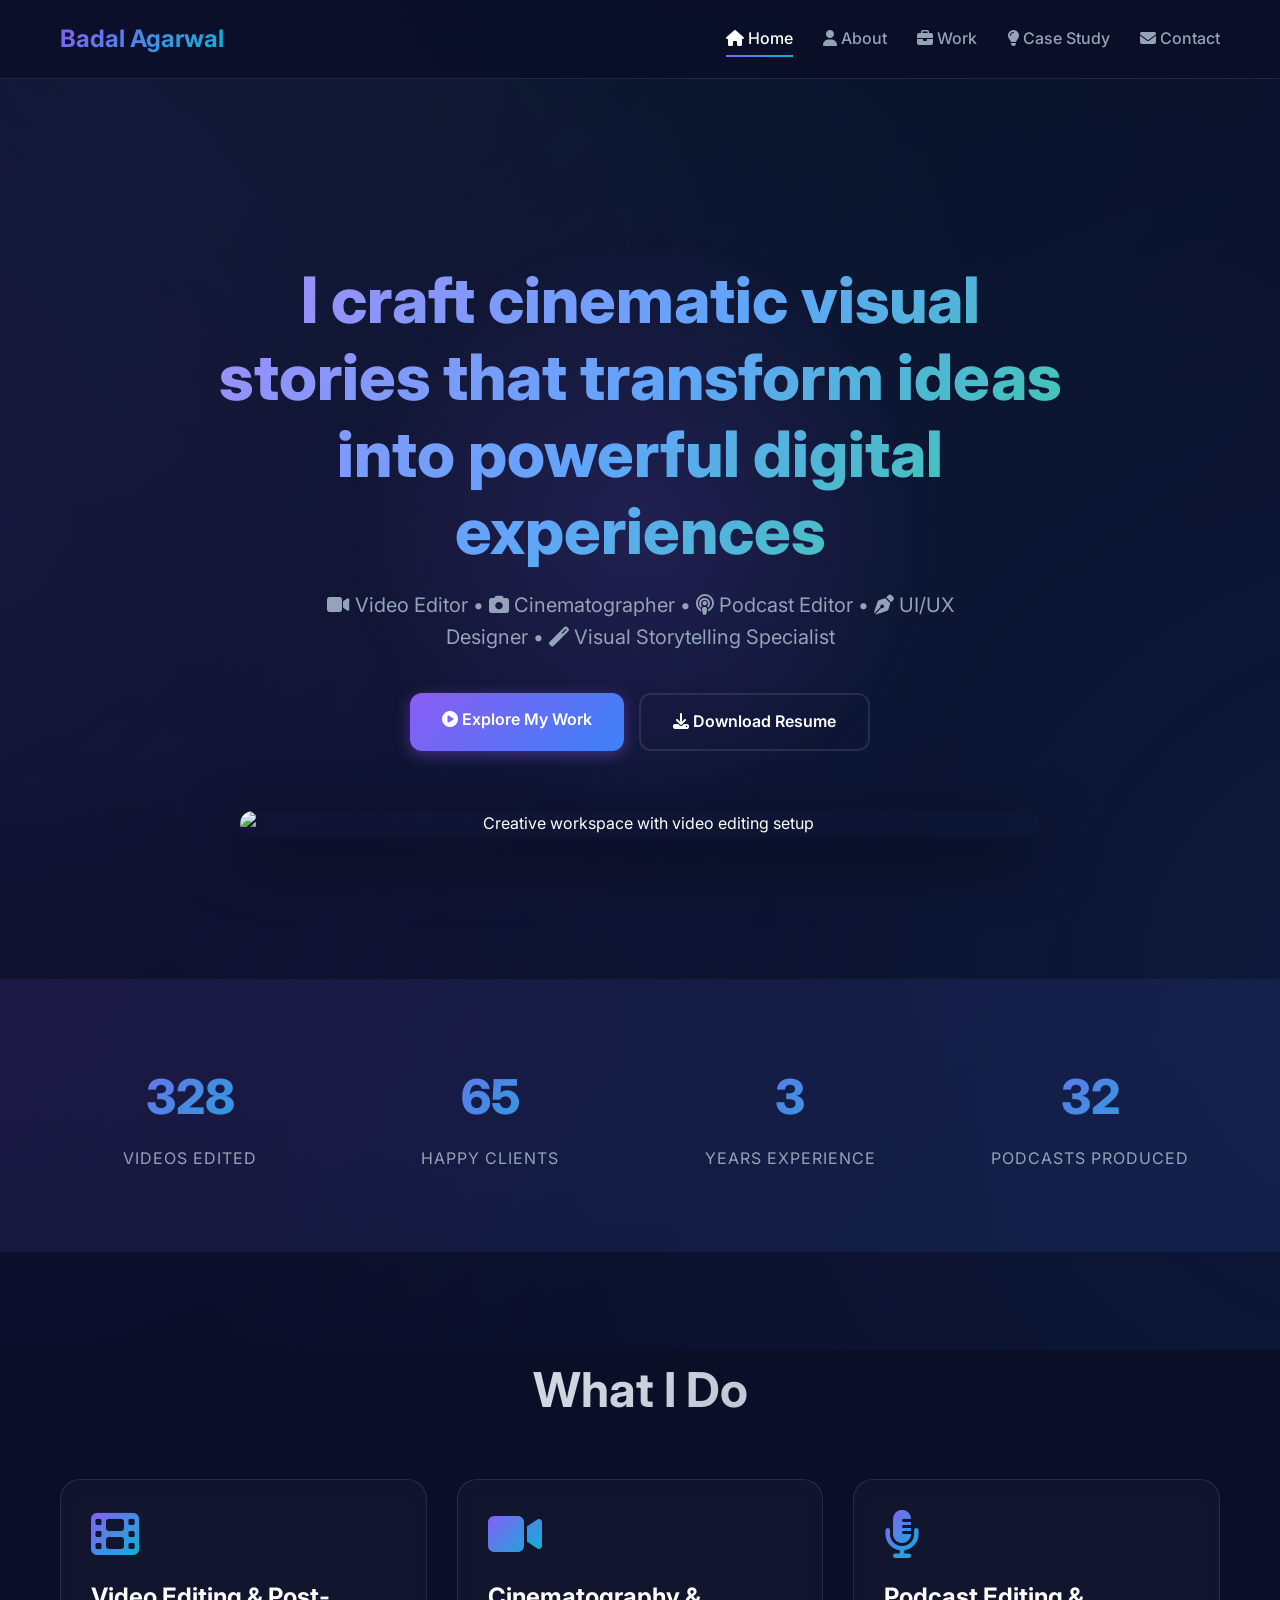
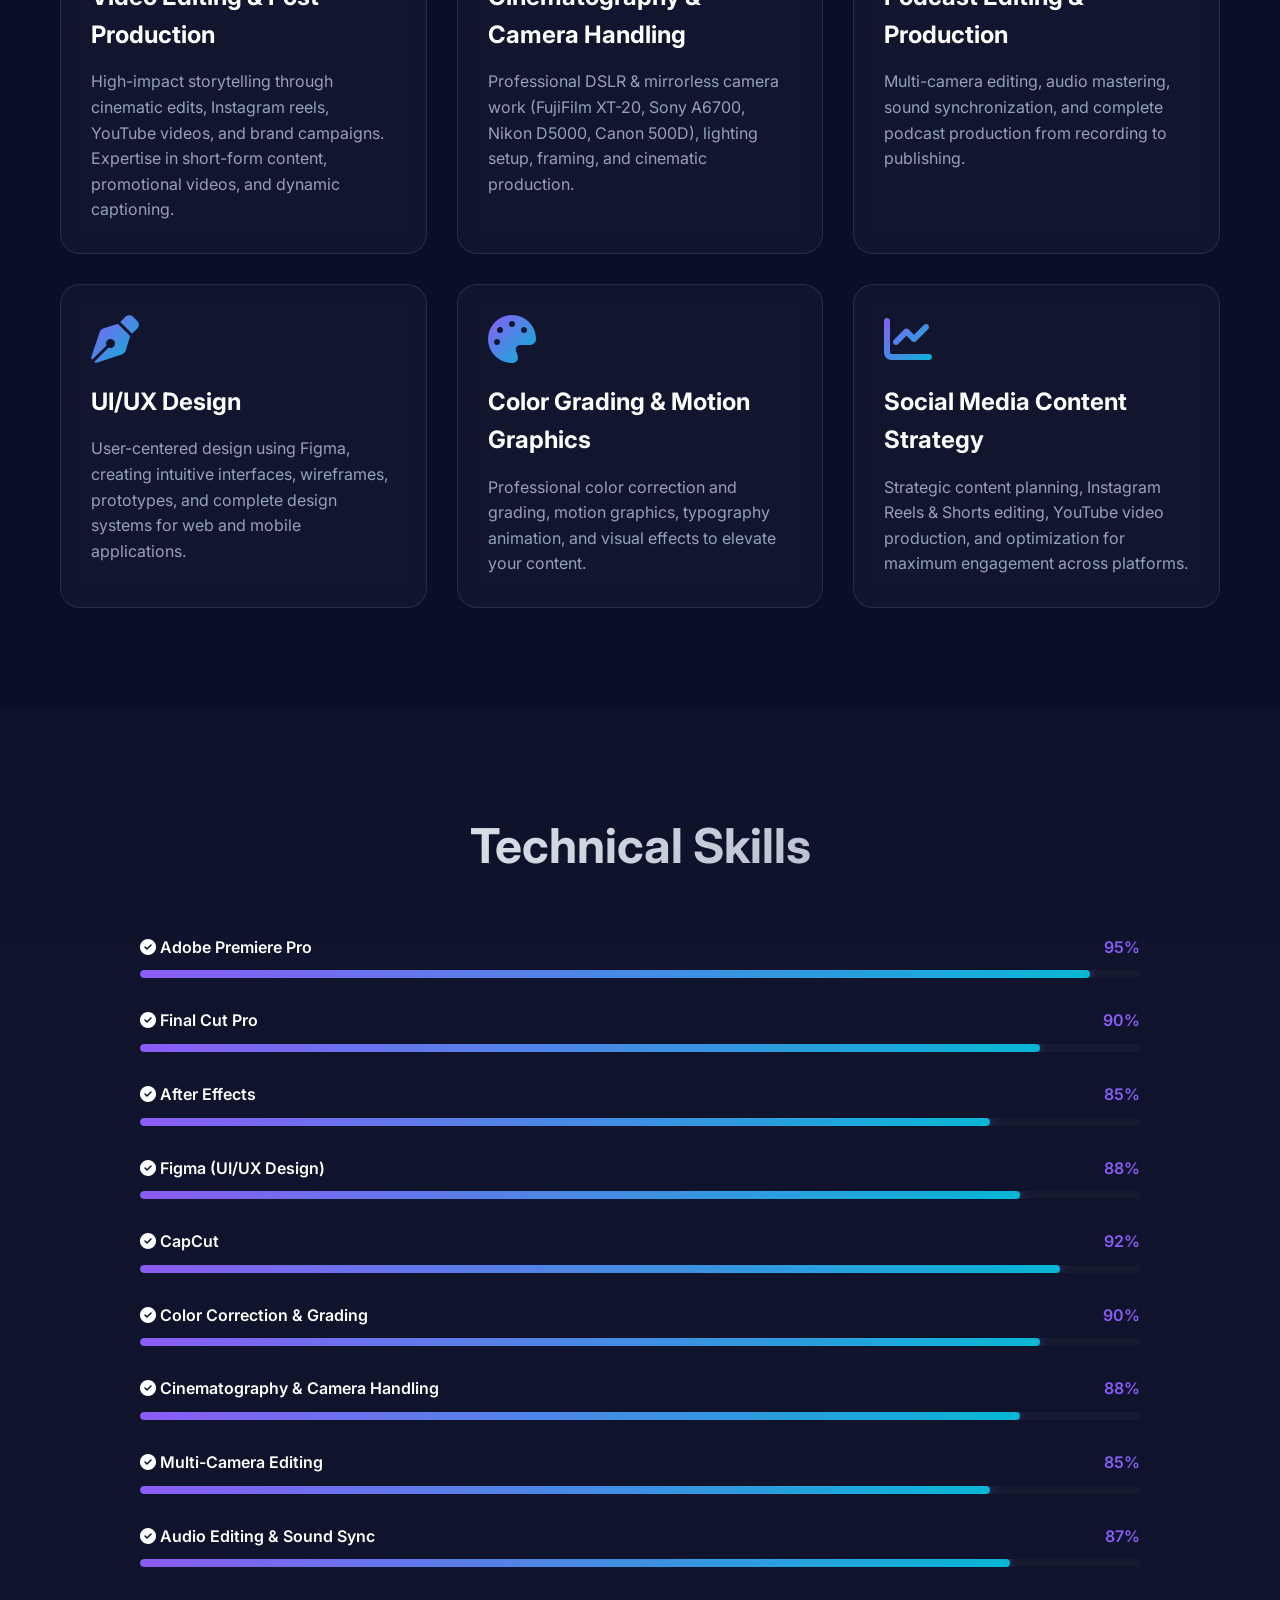
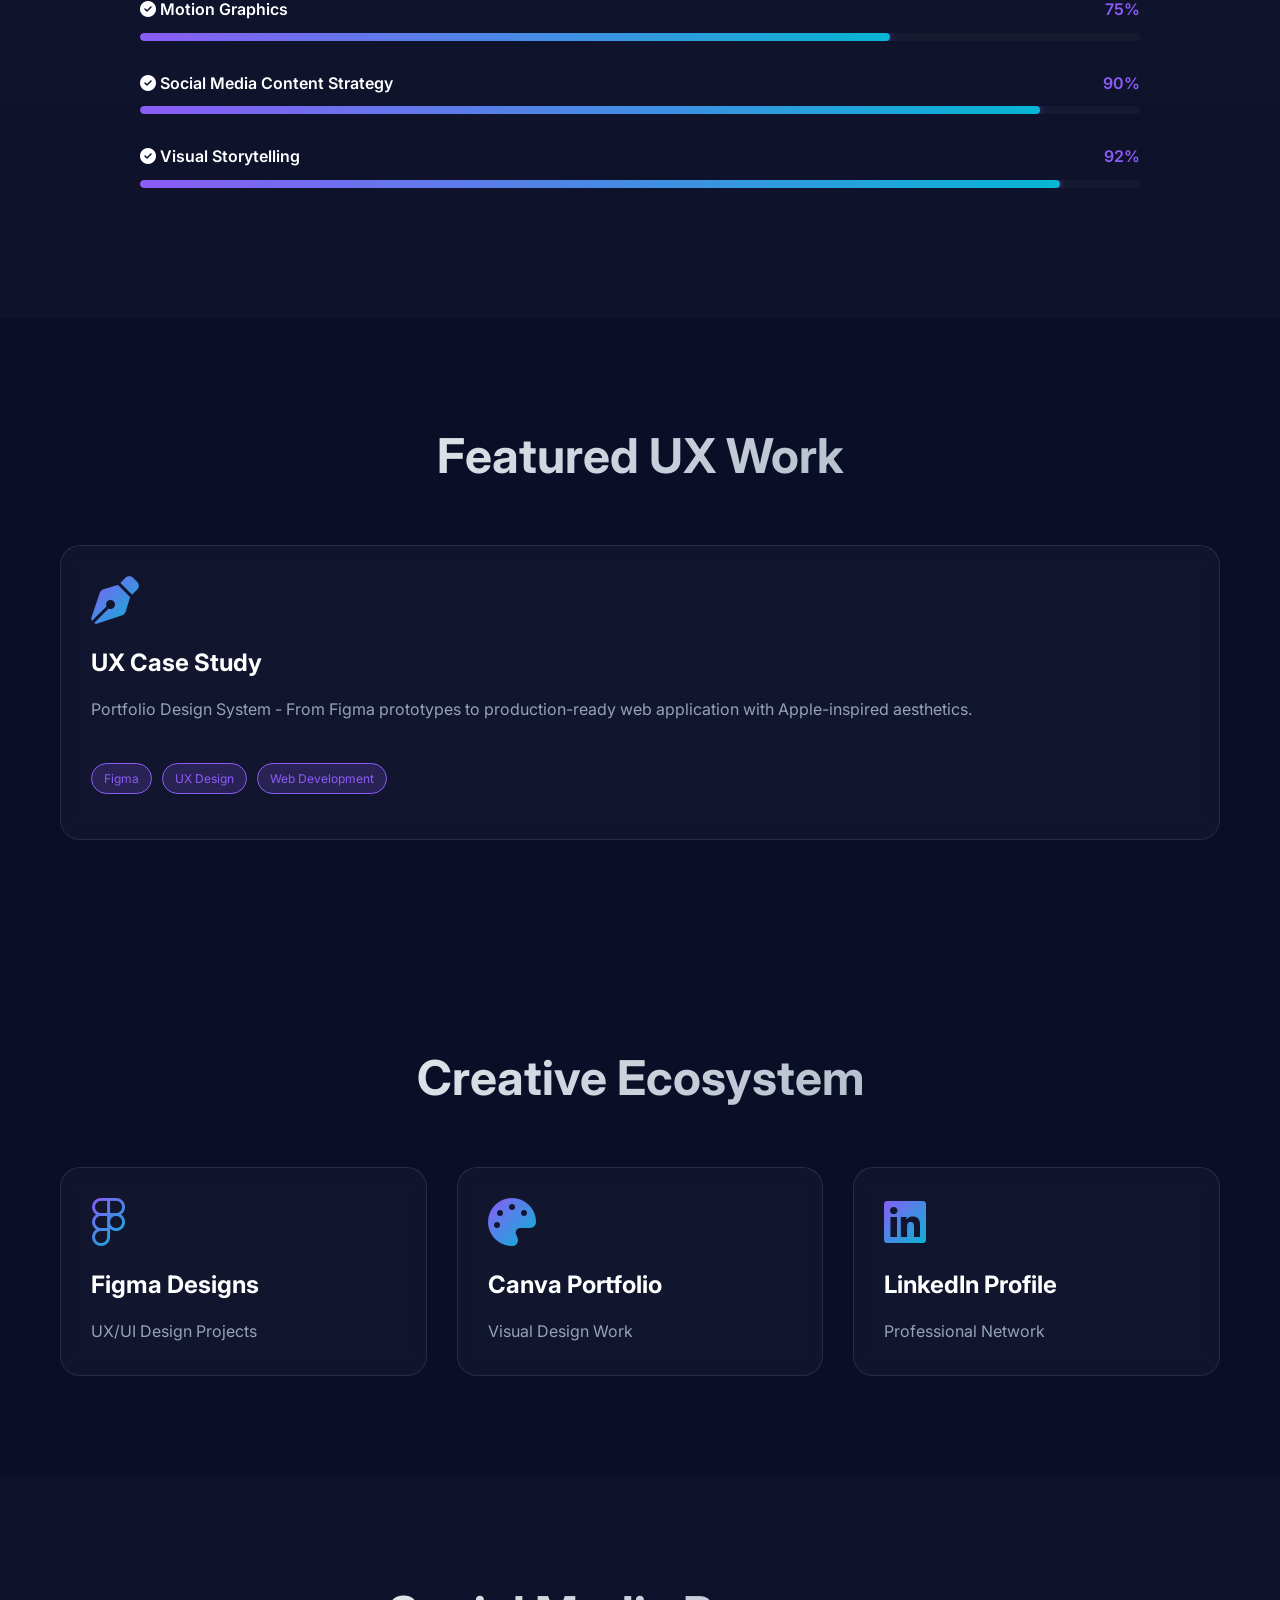
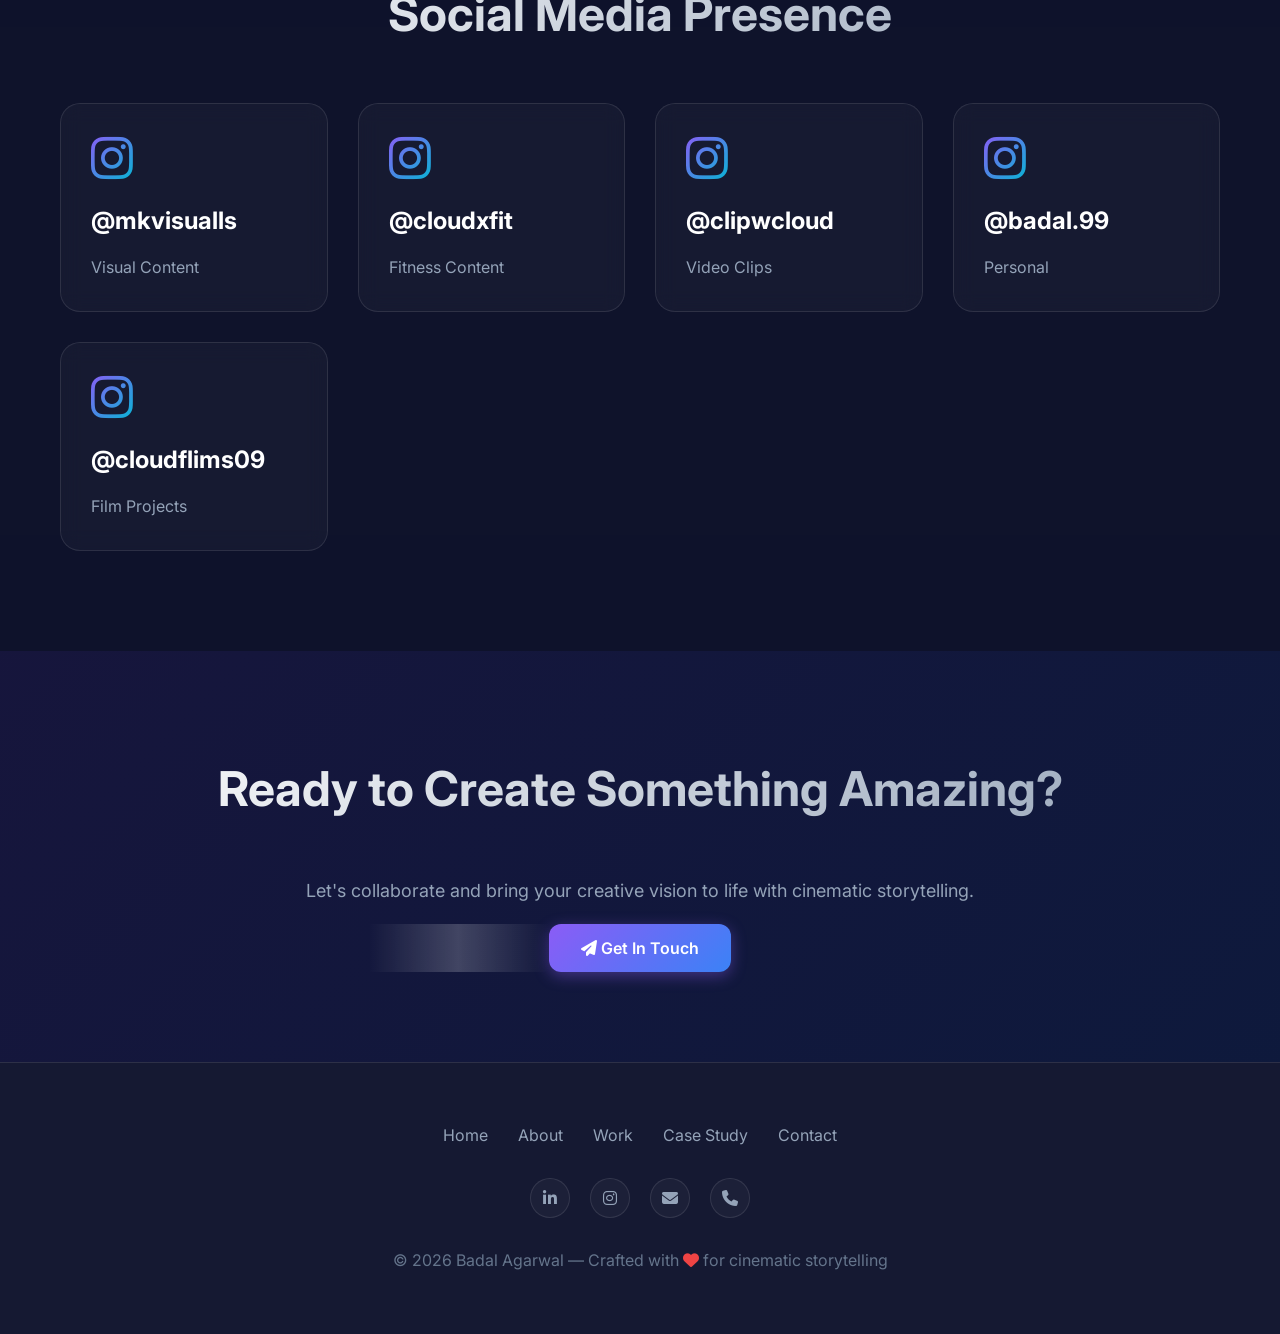
==== index.html @ fad99045 "Updated Code" ====
<!DOCTYPE html>
<html lang="en">
<head>
  <meta charset="UTF-8">
  <meta name="viewport" content="width=device-width, initial-scale=1.0">
  <meta name="description" content="Badal Agarwal - Creative Video Editor, Cinematographer & Visual Storyteller. Crafting cinematic experiences that transform ideas into powerful digital stories.">
  <meta name="keywords" content="video editor, cinematographer, podcast editor, visual storytelling, creative portfolio">
  <meta name="author" content="Badal Agarwal">

  <title>Badal Agarwal | Creative Portfolio - Video Editor & Cinematographer</title>

  <!-- Favicon -->
  <link rel="icon" type="image/png" href="assets/favicon.png">

  <!-- Font Awesome -->
  <link rel="stylesheet" href="https://cdnjs.cloudflare.com/ajax/libs/font-awesome/6.4.0/css/all.min.css">

  <!-- Google Fonts -->
  <link rel="preconnect" href="https://fonts.googleapis.com">
  <link rel="preconnect" href="https://fonts.gstatic.com" crossorigin>
  <link href="https://fonts.googleapis.com/css2?family=Inter:wght@300;400;500;600;700;800;900&display=swap" rel="stylesheet">

  <!-- Stylesheet -->
  <link rel="stylesheet" href="css/style.css">
</head>

<body>

<!-- LOADING SCREEN -->
<div class="loading-screen">
  <div class="loader"></div>
</div>

<!-- SCROLL PROGRESS BAR -->
<div class="scroll-progress"></div>

<!-- NAVIGATION -->
<header class="nav">
  <div class="logo">Badal Agarwal</div>

  <div class="menu-toggle">
    <span></span>
    <span></span>
    <span></span>
  </div>

  <nav>
    <a href="index.html"><i class="fas fa-home"></i> Home</a>
    <a href="about.html"><i class="fas fa-user"></i> About</a>
    <a href="projects.html"><i class="fas fa-briefcase"></i> Work</a>
    <a href="case-study.html"><i class="fas fa-lightbulb"></i> Case Study</a>
    <a href="contact.html"><i class="fas fa-envelope"></i> Contact</a>
  </nav>
</header>

<!-- HERO SECTION -->
<section class="hero">
  <h1 class="fade-in">
    I craft cinematic visual stories that transform ideas into powerful digital experiences
  </h1>

  <p class="fade-in">
    <i class="fas fa-video"></i> Video Editor •
    <i class="fas fa-camera"></i> Cinematographer •
    <i class="fas fa-podcast"></i> Podcast Editor •
    <i class="fas fa-pen-nib"></i> UI/UX Designer •
    <i class="fas fa-magic"></i> Visual Storytelling Specialist
  </p>

  <div class="hero-buttons fade-in">
    <a href="projects.html" class="btn">
      <i class="fas fa-play-circle"></i> Explore My Work
    </a>
    <a href="assets/BadalResumepdf.pdf" class="btn-outline" download>
      <i class="fas fa-download"></i> Download Resume
    </a>
  </div>

  <!-- HERO IMAGE -->
  <img class="img fade-in"
       src="https://images.unsplash.com/photo-1492619375914-88005aa9e8fb?w=1200&h=600&fit=crop"
       alt="Creative workspace with video editing setup">
</section>

<!-- STATISTICS SECTION -->
<section class="stats-section">
  <div class="stats-grid">
    <div class="stat-item">
      <span class="stat-number">500+</span>
      <span class="stat-label">Videos Edited</span>
    </div>
    <div class="stat-item">
      <span class="stat-number">100+</span>
      <span class="stat-label">Happy Clients</span>
    </div>
    <div class="stat-item">
      <span class="stat-number">5+</span>
      <span class="stat-label">Years Experience</span>
    </div>
    <div class="stat-item">
      <span class="stat-number">50+</span>
      <span class="stat-label">Podcasts Produced</span>
    </div>
  </div>
</section>

<!-- WHAT I DO SECTION -->
<section class="section">
  <h2 class="fade-in">What I Do</h2>

  <div class="grid">
    <div class="card fade-in">
      <i class="fas fa-film"></i>
      <h3>Video Editing & Post-Production</h3>
      <p>High-impact storytelling through cinematic edits, Instagram reels, YouTube videos, and brand campaigns. Expertise in short-form content, promotional videos, and dynamic captioning.</p>
    </div>

    <div class="card fade-in">
      <i class="fas fa-video"></i>
      <h3>Cinematography & Camera Handling</h3>
      <p>Professional DSLR & mirrorless camera work (FujiFilm XT-20, Sony A6700, Nikon D5000, Canon 500D), lighting setup, framing, and cinematic production.</p>
    </div>

    <div class="card fade-in">
      <i class="fas fa-microphone-alt"></i>
      <h3>Podcast Editing & Production</h3>
      <p>Multi-camera editing, audio mastering, sound synchronization, and complete podcast production from recording to publishing.</p>
    </div>

    <div class="card fade-in">
      <i class="fas fa-pen-nib"></i>
      <h3>UI/UX Design</h3>
      <p>User-centered design using Figma, creating intuitive interfaces, wireframes, prototypes, and complete design systems for web and mobile applications.</p>
    </div>

    <div class="card fade-in">
      <i class="fas fa-palette"></i>
      <h3>Color Grading & Motion Graphics</h3>
      <p>Professional color correction and grading, motion graphics, typography animation, and visual effects to elevate your content.</p>
    </div>

    <div class="card fade-in">
      <i class="fas fa-chart-line"></i>
      <h3>Social Media Content Strategy</h3>
      <p>Strategic content planning, Instagram Reels & Shorts editing, YouTube video production, and optimization for maximum engagement across platforms.</p>
    </div>
  </div>
</section>

<!-- SKILLS SECTION -->
<section class="section" style="background: rgba(255,255,255,0.02);">
  <h2 class="fade-in">Technical Skills</h2>

  <div class="skills-grid">
    <div class="skill-item">
      <div class="skill-header">
        <span class="skill-name"><i class="fas fa-check-circle"></i> Adobe Premiere Pro</span>
        <span class="skill-percentage">95%</span>
      </div>
      <div class="skill-bar">
        <div class="skill-progress" data-percentage="95"></div>
      </div>
    </div>

    <div class="skill-item">
      <div class="skill-header">
        <span class="skill-name"><i class="fas fa-check-circle"></i> Final Cut Pro</span>
        <span class="skill-percentage">90%</span>
      </div>
      <div class="skill-bar">
        <div class="skill-progress" data-percentage="90"></div>
      </div>
    </div>

    <div class="skill-item">
      <div class="skill-header">
        <span class="skill-name"><i class="fas fa-check-circle"></i> After Effects</span>
        <span class="skill-percentage">85%</span>
      </div>
      <div class="skill-bar">
        <div class="skill-progress" data-percentage="85"></div>
      </div>
    </div>

    <div class="skill-item">
      <div class="skill-header">
        <span class="skill-name"><i class="fas fa-check-circle"></i> Figma (UI/UX Design)</span>
        <span class="skill-percentage">88%</span>
      </div>
      <div class="skill-bar">
        <div class="skill-progress" data-percentage="88"></div>
      </div>
    </div>

    <div class="skill-item">
      <div class="skill-header">
        <span class="skill-name"><i class="fas fa-check-circle"></i> CapCut</span>
        <span class="skill-percentage">92%</span>
      </div>
      <div class="skill-bar">
        <div class="skill-progress" data-percentage="92"></div>
      </div>
    </div>

    <div class="skill-item">
      <div class="skill-header">
        <span class="skill-name"><i class="fas fa-check-circle"></i> Color Correction & Grading</span>
        <span class="skill-percentage">90%</span>
      </div>
      <div class="skill-bar">
        <div class="skill-progress" data-percentage="90"></div>
      </div>
    </div>

    <div class="skill-item">
      <div class="skill-header">
        <span class="skill-name"><i class="fas fa-check-circle"></i> Cinematography & Camera Handling</span>
        <span class="skill-percentage">88%</span>
      </div>
      <div class="skill-bar">
        <div class="skill-progress" data-percentage="88"></div>
      </div>
    </div>

    <div class="skill-item">
      <div class="skill-header">
        <span class="skill-name"><i class="fas fa-check-circle"></i> Multi-Camera Editing</span>
        <span class="skill-percentage">85%</span>
      </div>
      <div class="skill-bar">
        <div class="skill-progress" data-percentage="85"></div>
      </div>
    </div>

    <div class="skill-item">
      <div class="skill-header">
        <span class="skill-name"><i class="fas fa-check-circle"></i> Audio Editing & Sound Sync</span>
        <span class="skill-percentage">87%</span>
      </div>
      <div class="skill-bar">
        <div class="skill-progress" data-percentage="87"></div>
      </div>
    </div>

    <div class="skill-item">
      <div class="skill-header">
        <span class="skill-name"><i class="fas fa-check-circle"></i> Motion Graphics</span>
        <span class="skill-percentage">75%</span>
      </div>
      <div class="skill-bar">
        <div class="skill-progress" data-percentage="75"></div>
      </div>
    </div>

    <div class="skill-item">
      <div class="skill-header">
        <span class="skill-name"><i class="fas fa-check-circle"></i> Social Media Content Strategy</span>
        <span class="skill-percentage">90%</span>
      </div>
      <div class="skill-bar">
        <div class="skill-progress" data-percentage="90"></div>
      </div>
    </div>

    <div class="skill-item">
      <div class="skill-header">
        <span class="skill-name"><i class="fas fa-check-circle"></i> Visual Storytelling</span>
        <span class="skill-percentage">92%</span>
      </div>
      <div class="skill-bar">
        <div class="skill-progress" data-percentage="92"></div>
      </div>
    </div>
  </div>
</section>

<!-- FEATURED UX WORK -->
<section class="section">
  <h2 class="fade-in">Featured UX Work</h2>

  <div class="grid">
    <a class="card fade-in" href="case-study.html">
      <i class="fas fa-pen-nib"></i>
      <h3>UX Case Study</h3>
      <p>Portfolio Design System - From Figma prototypes to production-ready web application with Apple-inspired aesthetics.</p>
      <div class="project-tags mt-40">
        <span class="tag">Figma</span>
        <span class="tag">UX Design</span>
        <span class="tag">Web Development</span>
      </div>
    </a>
  </div>
</section>

<!-- CREATIVE ECOSYSTEM -->
<section class="section">
  <h2 class="fade-in">Creative Ecosystem</h2>

  <div class="grid grid-4">
    <a class="card fade-in" href="https://www.figma.com/proto/0RToSeiITEzdi0ePKNZXXK/Untitled?node-id=1-902&t=E983NsteVmzTOOJ2-1" target="_blank">
      <i class="fab fa-figma"></i>
      <h3>Figma Designs</h3>
      <p>UX/UI Design Projects</p>
    </a>

    <a class="card fade-in" href="https://badalagrawal.my.canva.site/badal09/#page-0" target="_blank">
      <i class="fas fa-palette"></i>
      <h3>Canva Portfolio</h3>
      <p>Visual Design Work</p>
    </a>

    <a class="card fade-in" href="https://www.linkedin.com/in/badal-agarwal-88731a245/" target="_blank">
      <i class="fab fa-linkedin"></i>
      <h3>LinkedIn Profile</h3>
      <p>Professional Network</p>
    </a>
  </div>
</section>

<!-- SOCIAL PRESENCE -->
<section class="section" style="background: rgba(255,255,255,0.02);">
  <h2 class="fade-in">Social Media Presence</h2>

  <div class="grid grid-4">
    <a class="card fade-in" href="https://www.instagram.com/mkvisualls" target="_blank">
      <i class="fab fa-instagram"></i>
      <h3>@mkvisualls</h3>
      <p>Visual Content</p>
    </a>

    <a class="card fade-in" href="https://www.instagram.com/cloudxfit" target="_blank">
      <i class="fab fa-instagram"></i>
      <h3>@cloudxfit</h3>
      <p>Fitness Content</p>
    </a>

    <a class="card fade-in" href="https://www.instagram.com/clipwcloud" target="_blank">
      <i class="fab fa-instagram"></i>
      <h3>@clipwcloud</h3>
      <p>Video Clips</p>
    </a>

    <a class="card fade-in" href="https://www.instagram.com/badal.99" target="_blank">
      <i class="fab fa-instagram"></i>
      <h3>@badal.99</h3>
      <p>Personal</p>
    </a>

    <a class="card fade-in" href="https://www.instagram.com/cloudflims09" target="_blank">
      <i class="fab fa-instagram"></i>
      <h3>@cloudflims09</h3>
      <p>Film Projects</p>
    </a>
  </div>
</section>

<!-- CALL TO ACTION -->
<section class="section" style="text-align: center; background: linear-gradient(135deg, rgba(139, 92, 246, 0.1), rgba(59, 130, 246, 0.1));">
  <h2 class="fade-in">Ready to Create Something Amazing?</h2>
  <p class="fade-in" style="color: var(--text-secondary); margin-bottom: 30px; font-size: 18px;">
    Let's collaborate and bring your creative vision to life with cinematic storytelling.
  </p>
  <a href="contact.html" class="btn fade-in">
    <i class="fas fa-paper-plane"></i> Get In Touch
  </a>
</section>

<!-- FOOTER -->
<footer>
  <div class="footer-content">
    <div class="footer-links">
      <a href="index.html">Home</a>
      <a href="about.html">About</a>
      <a href="projects.html">Work</a>
      <a href="case-study.html">Case Study</a>
      <a href="contact.html">Contact</a>
    </div>

    <div class="social-links">
      <a href="https://www.linkedin.com/in/badal-agarwal-88731a245/" target="_blank" class="social-icon">
        <i class="fab fa-linkedin-in"></i>
      </a>
      <a href="https://www.instagram.com/badal.99" target="_blank" class="social-icon">
        <i class="fab fa-instagram"></i>
      </a>
      <a href="mailto:badalagrawal99@gmail.com" class="social-icon">
        <i class="fas fa-envelope"></i>
      </a>
      <a href="tel:+918529698371" class="social-icon">
        <i class="fas fa-phone"></i>
      </a>
    </div>

    <p style="margin-top: 30px;">
      © 2026 Badal Agarwal — Crafted with <i class="fas fa-heart" style="color: #ef4444;"></i> for cinematic storytelling
    </p>
  </div>
</footer>

<!-- BACK TO TOP BUTTON -->
<div class="back-to-top">
  <i class="fas fa-arrow-up"></i>
</div>

<!-- JavaScript -->
<script src="js/main.js"></script>

</body>
</html>
---- css/style.css ----
/* ===================================
   BADAL CREATIVE PORTFOLIO - ENHANCED
   Advanced, Attractive, Interview-Ready
   =================================== */

/* CSS VARIABLES FOR EASY THEMING */
:root {
  --bg-primary: #0a0e27;
  --bg-secondary: #151932;
  --bg-card: rgba(255,255,255,0.03);
  --accent-purple: #8b5cf6;
  --accent-blue: #3b82f6;
  --accent-cyan: #06b6d4;
  --accent-green: #10b981;
  --text-primary: #ffffff;
  --text-secondary: #94a3b8;
  --text-muted: #64748b;
  --border-color: rgba(255,255,255,0.1);
  --shadow-glow: 0 0 40px rgba(139, 92, 246, 0.3);
  --transition: all 0.3s cubic-bezier(0.4, 0, 0.2, 1);
}

* {
  margin: 0;
  padding: 0;
  box-sizing: border-box;
}

body {
  margin: 0;
  font-family: 'Inter', -apple-system, BlinkMacSystemFont, 'Segoe UI', sans-serif;
  background: var(--bg-primary);
  color: var(--text-primary);
  overflow-x: hidden;
  scroll-behavior: smooth;
  line-height: 1.6;
  position: relative;
}

/* LOADING SCREEN */
.loading-screen {
  position: fixed;
  top: 0;
  left: 0;
  width: 100%;
  height: 100%;
  background: var(--bg-primary);
  display: flex;
  justify-content: center;
  align-items: center;
  z-index: 10000;
  transition: opacity 0.5s ease, visibility 0.5s ease;
}

.loading-screen.hidden {
  opacity: 0;
  visibility: hidden;
}

.loader {
  width: 50px;
  height: 50px;
  border: 3px solid var(--border-color);
  border-top-color: var(--accent-purple);
  border-radius: 50%;
  animation: spin 1s linear infinite;
}

@keyframes spin {
  to { transform: rotate(360deg); }
}

/* SCROLL PROGRESS BAR */
.scroll-progress {
  position: fixed;
  top: 0;
  left: 0;
  height: 3px;
  background: linear-gradient(90deg, var(--accent-purple), var(--accent-cyan), var(--accent-green));
  z-index: 1000;
  transition: width 0.1s ease;
}

/* ANIMATED GRADIENT BACKGROUND */
body::before {
  content: '';
  position: fixed;
  top: -50%;
  left: -50%;
  width: 200%;
  height: 200%;
  background: radial-gradient(circle at 20% 50%, rgba(139, 92, 246, 0.1) 0%, transparent 50%),
              radial-gradient(circle at 80% 80%, rgba(59, 130, 246, 0.1) 0%, transparent 50%),
              radial-gradient(circle at 40% 20%, rgba(16, 185, 129, 0.05) 0%, transparent 50%);
  animation: gradientMove 20s ease infinite;
  z-index: -1;
}

@keyframes gradientMove {
  0%, 100% { transform: translate(0, 0) rotate(0deg); }
  50% { transform: translate(-10%, -10%) rotate(180deg); }
}

/* =====================================
   NAVIGATION
   ===================================== */
.nav {
  display: flex;
  justify-content: space-between;
  align-items: center;
  padding: 20px 60px;
  position: sticky;
  top: 0;
  background: rgba(10, 14, 39, 0.8);
  backdrop-filter: blur(20px);
  -webkit-backdrop-filter: blur(20px);
  border-bottom: 1px solid var(--border-color);
  z-index: 100;
  transition: var(--transition);
}

.nav.scrolled {
  padding: 15px 60px;
  background: rgba(10, 14, 39, 0.95);
  box-shadow: 0 4px 30px rgba(0, 0, 0, 0.3);
}

.logo {
  font-size: 24px;
  font-weight: 700;
  background: linear-gradient(135deg, var(--accent-purple), var(--accent-cyan));
  -webkit-background-clip: text;
  -webkit-text-fill-color: transparent;
  background-clip: text;
  cursor: pointer;
  transition: var(--transition);
}

.logo:hover {
  transform: scale(1.05);
}

nav {
  display: flex;
  gap: 30px;
  align-items: center;
}

nav a {
  color: var(--text-secondary);
  text-decoration: none;
  font-weight: 500;
  position: relative;
  padding: 5px 0;
  transition: var(--transition);
}

nav a::after {
  content: '';
  position: absolute;
  bottom: 0;
  left: 0;
  width: 0;
  height: 2px;
  background: linear-gradient(90deg, var(--accent-purple), var(--accent-cyan));
  transition: width 0.3s ease;
}

nav a:hover {
  color: var(--text-primary);
}

nav a:hover::after {
  width: 100%;
}

nav a.active {
  color: var(--text-primary);
}

nav a.active::after {
  width: 100%;
}

/* MOBILE MENU TOGGLE */
.menu-toggle {
  display: none;
  flex-direction: column;
  gap: 5px;
  cursor: pointer;
  z-index: 101;
}

.menu-toggle span {
  width: 25px;
  height: 3px;
  background: var(--text-primary);
  transition: var(--transition);
  border-radius: 3px;
}

.menu-toggle.active span:nth-child(1) {
  transform: rotate(45deg) translate(8px, 8px);
}

.menu-toggle.active span:nth-child(2) {
  opacity: 0;
}

.menu-toggle.active span:nth-child(3) {
  transform: rotate(-45deg) translate(7px, -7px);
}

/* =====================================
   HERO SECTION
   ===================================== */
.hero {
  min-height: 100vh;
  display: flex;
  flex-direction: column;
  justify-content: center;
  align-items: center;
  text-align: center;
  padding: 100px 40px 60px;
  position: relative;
  overflow: hidden;
}

.hero::before {
  content: '';
  position: absolute;
  top: 50%;
  left: 50%;
  transform: translate(-50%, -50%);
  width: 600px;
  height: 600px;
  background: radial-gradient(circle, rgba(139, 92, 246, 0.15) 0%, transparent 70%);
  animation: pulse 4s ease-in-out infinite;
}

@keyframes pulse {
  0%, 100% { transform: translate(-50%, -50%) scale(1); opacity: 0.5; }
  50% { transform: translate(-50%, -50%) scale(1.2); opacity: 0.8; }
}

.hero h1 {
  font-size: clamp(32px, 5vw, 64px);
  font-weight: 800;
  line-height: 1.2;
  max-width: 900px;
  margin-bottom: 20px;
  background: linear-gradient(135deg, #a78bfa 0%, #60a5fa 50%, #34d399 100%);
  -webkit-background-clip: text;
  -webkit-text-fill-color: transparent;
  background-clip: text;
  animation: fadeUp 1s ease backwards;
  position: relative;
  z-index: 1;
}

.hero p {
  font-size: clamp(16px, 2vw, 20px);
  color: var(--text-secondary);
  margin-bottom: 40px;
  max-width: 700px;
  animation: fadeUp 1.2s ease backwards;
  position: relative;
  z-index: 1;
}

.hero-buttons {
  display: flex;
  gap: 15px;
  flex-wrap: wrap;
  justify-content: center;
  animation: fadeUp 1.4s ease backwards;
  position: relative;
  z-index: 1;
}

@keyframes fadeUp {
  from {
    opacity: 0;
    transform: translateY(30px);
  }
  to {
    opacity: 1;
    transform: translateY(0);
  }
}

/* BUTTONS */
.btn {
  padding: 14px 32px;
  background: linear-gradient(135deg, var(--accent-purple), var(--accent-blue));
  color: var(--text-primary);
  text-decoration: none;
  border-radius: 12px;
  font-weight: 600;
  font-size: 16px;
  transition: var(--transition);
  border: none;
  cursor: pointer;
  position: relative;
  overflow: hidden;
  box-shadow: 0 4px 15px rgba(139, 92, 246, 0.4);
}

.btn::before {
  content: '';
  position: absolute;
  top: 0;
  left: -100%;
  width: 100%;
  height: 100%;
  background: linear-gradient(90deg, transparent, rgba(255,255,255,0.2), transparent);
  transition: left 0.5s ease;
}

.btn:hover::before {
  left: 100%;
}

.btn:hover {
  transform: translateY(-2px);
  box-shadow: 0 8px 25px rgba(139, 92, 246, 0.6);
}

.btn-outline {
  padding: 14px 32px;
  background: transparent;
  color: var(--text-primary);
  text-decoration: none;
  border-radius: 12px;
  font-weight: 600;
  font-size: 16px;
  border: 2px solid var(--border-color);
  transition: var(--transition);
  cursor: pointer;
}

.btn-outline:hover {
  border-color: var(--accent-purple);
  background: rgba(139, 92, 246, 0.1);
  transform: translateY(-2px);
}

/* HERO IMAGE */
.hero .img {
  max-width: 800px;
  width: 100%;
  margin-top: 60px;
  border-radius: 20px;
  box-shadow: 0 20px 60px rgba(0, 0, 0, 0.5);
  transition: transform 0.5s ease;
  animation: fadeUp 1.6s ease backwards;
  position: relative;
  z-index: 1;
}

.hero .img:hover {
  transform: scale(1.02) translateY(-10px);
}

/* =====================================
   SECTIONS
   ===================================== */
.section {
  padding: 100px 60px;
  position: relative;
}

.section h2 {
  font-size: clamp(32px, 4vw, 48px);
  margin-bottom: 50px;
  text-align: center;
  background: linear-gradient(135deg, var(--text-primary), var(--text-secondary));
  -webkit-background-clip: text;
  -webkit-text-fill-color: transparent;
  background-clip: text;
}

/* =====================================
   GRID LAYOUTS
   ===================================== */
.grid {
  display: grid;
  grid-template-columns: repeat(auto-fit, minmax(300px, 1fr));
  gap: 30px;
  max-width: 1400px;
  margin: 0 auto;
}

.grid-2 {
  grid-template-columns: repeat(auto-fit, minmax(400px, 1fr));
}

.grid-4 {
  grid-template-columns: repeat(auto-fit, minmax(250px, 1fr));
}

/* =====================================
   CARDS
   ===================================== */
.card {
  background: var(--bg-card);
  border: 1px solid var(--border-color);
  padding: 30px;
  border-radius: 20px;
  transition: var(--transition);
  text-decoration: none;
  color: var(--text-primary);
  position: relative;
  overflow: hidden;
  backdrop-filter: blur(10px);
  -webkit-backdrop-filter: blur(10px);
}

.card::before {
  content: '';
  position: absolute;
  top: 0;
  left: 0;
  width: 100%;
  height: 100%;
  background: linear-gradient(135deg, rgba(139, 92, 246, 0.1), rgba(59, 130, 246, 0.1));
  opacity: 0;
  transition: opacity 0.3s ease;
}

.card:hover::before {
  opacity: 1;
}

.card:hover {
  transform: translateY(-10px);
  border-color: var(--accent-purple);
  box-shadow: 0 15px 40px rgba(139, 92, 246, 0.3);
}

.card i {
  font-size: 48px;
  margin-bottom: 20px;
  background: linear-gradient(135deg, var(--accent-purple), var(--accent-cyan));
  -webkit-background-clip: text;
  -webkit-text-fill-color: transparent;
  background-clip: text;
}

.card h3 {
  font-size: 24px;
  margin-bottom: 15px;
  color: var(--text-primary);
}

.card p {
  color: var(--text-secondary);
  line-height: 1.6;
}

/* =====================================
   STATISTICS SECTION
   ===================================== */
.stats-section {
  background: linear-gradient(135deg, rgba(139, 92, 246, 0.1), rgba(59, 130, 246, 0.1));
  padding: 80px 60px;
}

.stats-grid {
  display: grid;
  grid-template-columns: repeat(auto-fit, minmax(200px, 1fr));
  gap: 40px;
  max-width: 1200px;
  margin: 0 auto;
  text-align: center;
}

.stat-item {
  opacity: 0;
  transform: translateY(20px);
  transition: var(--transition);
}

.stat-item.visible {
  opacity: 1;
  transform: translateY(0);
}

.stat-number {
  font-size: 48px;
  font-weight: 800;
  background: linear-gradient(135deg, var(--accent-purple), var(--accent-cyan));
  -webkit-background-clip: text;
  -webkit-text-fill-color: transparent;
  background-clip: text;
  display: block;
  margin-bottom: 10px;
}

.stat-label {
  font-size: 16px;
  color: var(--text-secondary);
  text-transform: uppercase;
  letter-spacing: 1px;
}

/* =====================================
   SKILLS SECTION
   ===================================== */
.skills-grid {
  max-width: 1000px;
  margin: 0 auto;
}

.skill-item {
  margin-bottom: 30px;
  opacity: 0;
  transform: translateX(-20px);
  transition: var(--transition);
}

.skill-item.visible {
  opacity: 1;
  transform: translateX(0);
}

.skill-header {
  display: flex;
  justify-content: space-between;
  margin-bottom: 10px;
}

.skill-name {
  font-weight: 600;
  color: var(--text-primary);
}

.skill-percentage {
  color: var(--accent-purple);
  font-weight: 600;
}

.skill-bar {
  height: 8px;
  background: var(--bg-card);
  border-radius: 10px;
  overflow: hidden;
  position: relative;
}

.skill-progress {
  height: 100%;
  background: linear-gradient(90deg, var(--accent-purple), var(--accent-cyan));
  border-radius: 10px;
  width: 0;
  transition: width 1.5s cubic-bezier(0.4, 0, 0.2, 1);
  box-shadow: 0 0 10px rgba(139, 92, 246, 0.5);
}

/* =====================================
   PROJECT CARDS WITH IMAGES
   ===================================== */
.project-card {
  background: var(--bg-card);
  border: 1px solid var(--border-color);
  border-radius: 20px;
  overflow: hidden;
  transition: var(--transition);
  text-decoration: none;
  color: var(--text-primary);
  display: flex;
  flex-direction: column;
}

.project-card:hover {
  transform: translateY(-10px);
  box-shadow: 0 20px 40px rgba(139, 92, 246, 0.3);
}

.project-image {
  width: 100%;
  height: 250px;
  object-fit: cover;
  transition: transform 0.5s ease;
}

.project-card:hover .project-image {
  transform: scale(1.1);
}

.project-content {
  padding: 25px;
}

.project-tags {
  display: flex;
  gap: 10px;
  flex-wrap: wrap;
  margin-bottom: 15px;
}

.tag {
  padding: 5px 12px;
  background: rgba(139, 92, 246, 0.2);
  border-radius: 20px;
  font-size: 12px;
  color: var(--accent-purple);
  border: 1px solid var(--accent-purple);
}

/* =====================================
   TIMELINE
   ===================================== */
.timeline {
  max-width: 900px;
  margin: 0 auto;
  position: relative;
  padding: 20px 0;
}

.timeline::before {
  content: '';
  position: absolute;
  left: 50%;
  transform: translateX(-50%);
  width: 2px;
  height: 100%;
  background: linear-gradient(180deg, var(--accent-purple), var(--accent-cyan));
}

.timeline-item {
  margin-bottom: 50px;
  position: relative;
  opacity: 0;
  transition: var(--transition);
}

.timeline-item.visible {
  opacity: 1;
}

.timeline-item:nth-child(odd) {
  padding-right: calc(50% + 30px);
  transform: translateX(-30px);
}

.timeline-item:nth-child(even) {
  padding-left: calc(50% + 30px);
  transform: translateX(30px);
}

.timeline-item.visible {
  transform: translateX(0);
}

.timeline-content {
  background: var(--bg-card);
  padding: 25px;
  border-radius: 15px;
  border: 1px solid var(--border-color);
  position: relative;
}

.timeline-dot {
  position: absolute;
  top: 20px;
  width: 16px;
  height: 16px;
  background: var(--accent-purple);
  border-radius: 50%;
  border: 3px solid var(--bg-primary);
  box-shadow: 0 0 15px var(--accent-purple);
}

.timeline-item:nth-child(odd) .timeline-dot {
  right: calc(-8px - 50%);
}

.timeline-item:nth-child(even) .timeline-dot {
  left: calc(-8px - 50%);
}

.timeline-date {
  color: var(--accent-cyan);
  font-weight: 600;
  margin-bottom: 10px;
}

/* =====================================
   TESTIMONIALS
   ===================================== */
.testimonial-card {
  background: var(--bg-card);
  padding: 40px;
  border-radius: 20px;
  border: 1px solid var(--border-color);
  text-align: center;
  transition: var(--transition);
}

.testimonial-card:hover {
  border-color: var(--accent-purple);
  transform: translateY(-5px);
}

.testimonial-avatar {
  width: 80px;
  height: 80px;
  border-radius: 50%;
  margin: 0 auto 20px;
  border: 3px solid var(--accent-purple);
  object-fit: cover;
}

.testimonial-text {
  font-style: italic;
  color: var(--text-secondary);
  margin-bottom: 20px;
  line-height: 1.8;
}

.testimonial-author {
  font-weight: 600;
  color: var(--text-primary);
}

.testimonial-role {
  font-size: 14px;
  color: var(--text-muted);
}

/* =====================================
   CONTACT SECTION
   ===================================== */
.contact-box {
  padding: 100px 60px;
  max-width: 1200px;
  margin: 0 auto;
}

.contact-grid {
  display: grid;
  grid-template-columns: repeat(auto-fit, minmax(250px, 1fr));
  gap: 20px;
  margin-top: 50px;
}

.contact-form {
  max-width: 600px;
  margin: 50px auto 0;
}

.form-group {
  margin-bottom: 25px;
}

.form-group label {
  display: block;
  margin-bottom: 8px;
  color: var(--text-secondary);
  font-weight: 500;
}

.form-group input,
.form-group textarea {
  width: 100%;
  padding: 15px;
  background: var(--bg-card);
  border: 1px solid var(--border-color);
  border-radius: 10px;
  color: var(--text-primary);
  font-family: inherit;
  font-size: 16px;
  transition: var(--transition);
}

.form-group input:focus,
.form-group textarea:focus {
  outline: none;
  border-color: var(--accent-purple);
  background: rgba(139, 92, 246, 0.05);
}

.form-group textarea {
  resize: vertical;
  min-height: 150px;
}

/* =====================================
   CASE STUDY PAGES
   ===================================== */
.case-hero {
  padding: 150px 40px 80px;
  text-align: center;
  background: linear-gradient(180deg, rgba(139, 92, 246, 0.1), transparent);
}

.case-hero h1 {
  font-size: clamp(36px, 5vw, 64px);
  margin-bottom: 20px;
  background: linear-gradient(135deg, var(--accent-purple), var(--accent-cyan));
  -webkit-background-clip: text;
  -webkit-text-fill-color: transparent;
  background-clip: text;
}

.case-section {
  padding: 80px 10%;
  max-width: 1400px;
  margin: 0 auto;
}

.case-section h2 {
  font-size: 36px;
  margin-bottom: 25px;
  text-align: left;
}

.case-section p {
  font-size: 18px;
  line-height: 1.8;
  color: var(--text-secondary);
}

.case-dark {
  background: var(--bg-card);
  border-top: 1px solid var(--border-color);
  border-bottom: 1px solid var(--border-color);
}

/* =====================================
   IMAGES
   ===================================== */
.img {
  width: 100%;
  max-width: 100%;
  border-radius: 16px;
  transition: transform 0.4s ease;
  display: block;
}

.img:hover {
  transform: scale(1.02);
}

/* =====================================
   FOOTER
   ===================================== */
footer {
  text-align: center;
  padding: 60px 40px;
  background: var(--bg-secondary);
  border-top: 1px solid var(--border-color);
  color: var(--text-muted);
}

.footer-content {
  max-width: 1200px;
  margin: 0 auto;
}

.footer-links {
  display: flex;
  justify-content: center;
  gap: 30px;
  margin-bottom: 30px;
  flex-wrap: wrap;
}

.footer-links a {
  color: var(--text-secondary);
  text-decoration: none;
  transition: var(--transition);
}

.footer-links a:hover {
  color: var(--accent-purple);
}

.social-links {
  display: flex;
  justify-content: center;
  gap: 20px;
  margin-bottom: 30px;
}

.social-icon {
  width: 40px;
  height: 40px;
  display: flex;
  align-items: center;
  justify-content: center;
  background: var(--bg-card);
  border: 1px solid var(--border-color);
  border-radius: 50%;
  color: var(--text-secondary);
  text-decoration: none;
  transition: var(--transition);
}

.social-icon:hover {
  background: var(--accent-purple);
  color: var(--text-primary);
  border-color: var(--accent-purple);
  transform: translateY(-3px);
}

/* BACK TO TOP BUTTON */
.back-to-top {
  position: fixed;
  bottom: 30px;
  right: 30px;
  width: 50px;
  height: 50px;
  background: linear-gradient(135deg, var(--accent-purple), var(--accent-blue));
  border-radius: 50%;
  display: flex;
  align-items: center;
  justify-content: center;
  color: var(--text-primary);
  font-size: 24px;
  cursor: pointer;
  opacity: 0;
  visibility: hidden;
  transition: var(--transition);
  z-index: 99;
  box-shadow: 0 4px 15px rgba(139, 92, 246, 0.4);
}

.back-to-top.visible {
  opacity: 1;
  visibility: visible;
}

.back-to-top:hover {
  transform: translateY(-5px);
  box-shadow: 0 8px 25px rgba(139, 92, 246, 0.6);
}

/* =====================================
   ANIMATIONS
   ===================================== */
.fade-in {
  opacity: 0;
  transform: translateY(30px);
  transition: opacity 0.8s ease, transform 0.8s ease;
}

.fade-in.visible {
  opacity: 1;
  transform: translateY(0);
}

.fade-in-left {
  opacity: 0;
  transform: translateX(-30px);
  transition: opacity 0.8s ease, transform 0.8s ease;
}

.fade-in-left.visible {
  opacity: 1;
  transform: translateX(0);
}

.fade-in-right {
  opacity: 0;
  transform: translateX(30px);
  transition: opacity 0.8s ease, transform 0.8s ease;
}

.fade-in-right.visible {
  opacity: 1;
  transform: translateX(0);
}

/* =====================================
   RESPONSIVE DESIGN
   ===================================== */
@media (max-width: 968px) {
  .nav {
    padding: 15px 30px;
  }

  nav {
    position: fixed;
    top: 0;
    right: -100%;
    width: 70%;
    height: 100vh;
    background: rgba(10, 14, 39, 0.98);
    backdrop-filter: blur(20px);
    flex-direction: column;
    justify-content: center;
    gap: 40px;
    transition: right 0.3s ease;
    border-left: 1px solid var(--border-color);
  }

  nav.active {
    right: 0;
  }

  .menu-toggle {
    display: flex;
  }

  .section {
    padding: 60px 30px;
  }

  .grid {
    grid-template-columns: 1fr;
  }

  .timeline::before {
    left: 20px;
  }

  .timeline-item:nth-child(odd),
  .timeline-item:nth-child(even) {
    padding-left: 50px;
    padding-right: 0;
  }

  .timeline-item:nth-child(odd) .timeline-dot,
  .timeline-item:nth-child(even) .timeline-dot {
    left: 13px;
  }

  .hero {
    padding: 80px 20px 40px;
  }

  .contact-box {
    padding: 60px 30px;
  }
}

@media (max-width: 640px) {
  .nav {
    padding: 15px 20px;
  }

  .hero h1 {
    font-size: 32px;
  }

  .section h2 {
    font-size: 28px;
  }

  .stats-grid {
    grid-template-columns: repeat(2, 1fr);
  }

  .hero-buttons {
    flex-direction: column;
    width: 100%;
  }

  .btn, .btn-outline {
    width: 100%;
    text-align: center;
  }
}

/* =====================================
   UTILITY CLASSES
   ===================================== */
.text-center {
  text-align: center;
}

.text-gradient {
  background: linear-gradient(135deg, var(--accent-purple), var(--accent-cyan));
  -webkit-background-clip: text;
  -webkit-text-fill-color: transparent;
  background-clip: text;
}

.mb-20 {
  margin-bottom: 20px;
}

.mb-40 {
  margin-bottom: 40px;
}

.mt-40 {
  margin-top: 40px;
}

/* =====================================
   HOVER EFFECTS
   ===================================== */
.hover-zoom {
  overflow: hidden;
}

.hover-zoom img {
  transition: transform 0.5s ease;
}

.hover-zoom:hover img {
  transform: scale(1.1);
}

/* GLASS MORPHISM EFFECT */
.glass {
  background: rgba(255, 255, 255, 0.05);
  backdrop-filter: blur(10px);
  -webkit-backdrop-filter: blur(10px);
  border: 1px solid rgba(255, 255, 255, 0.1);
}
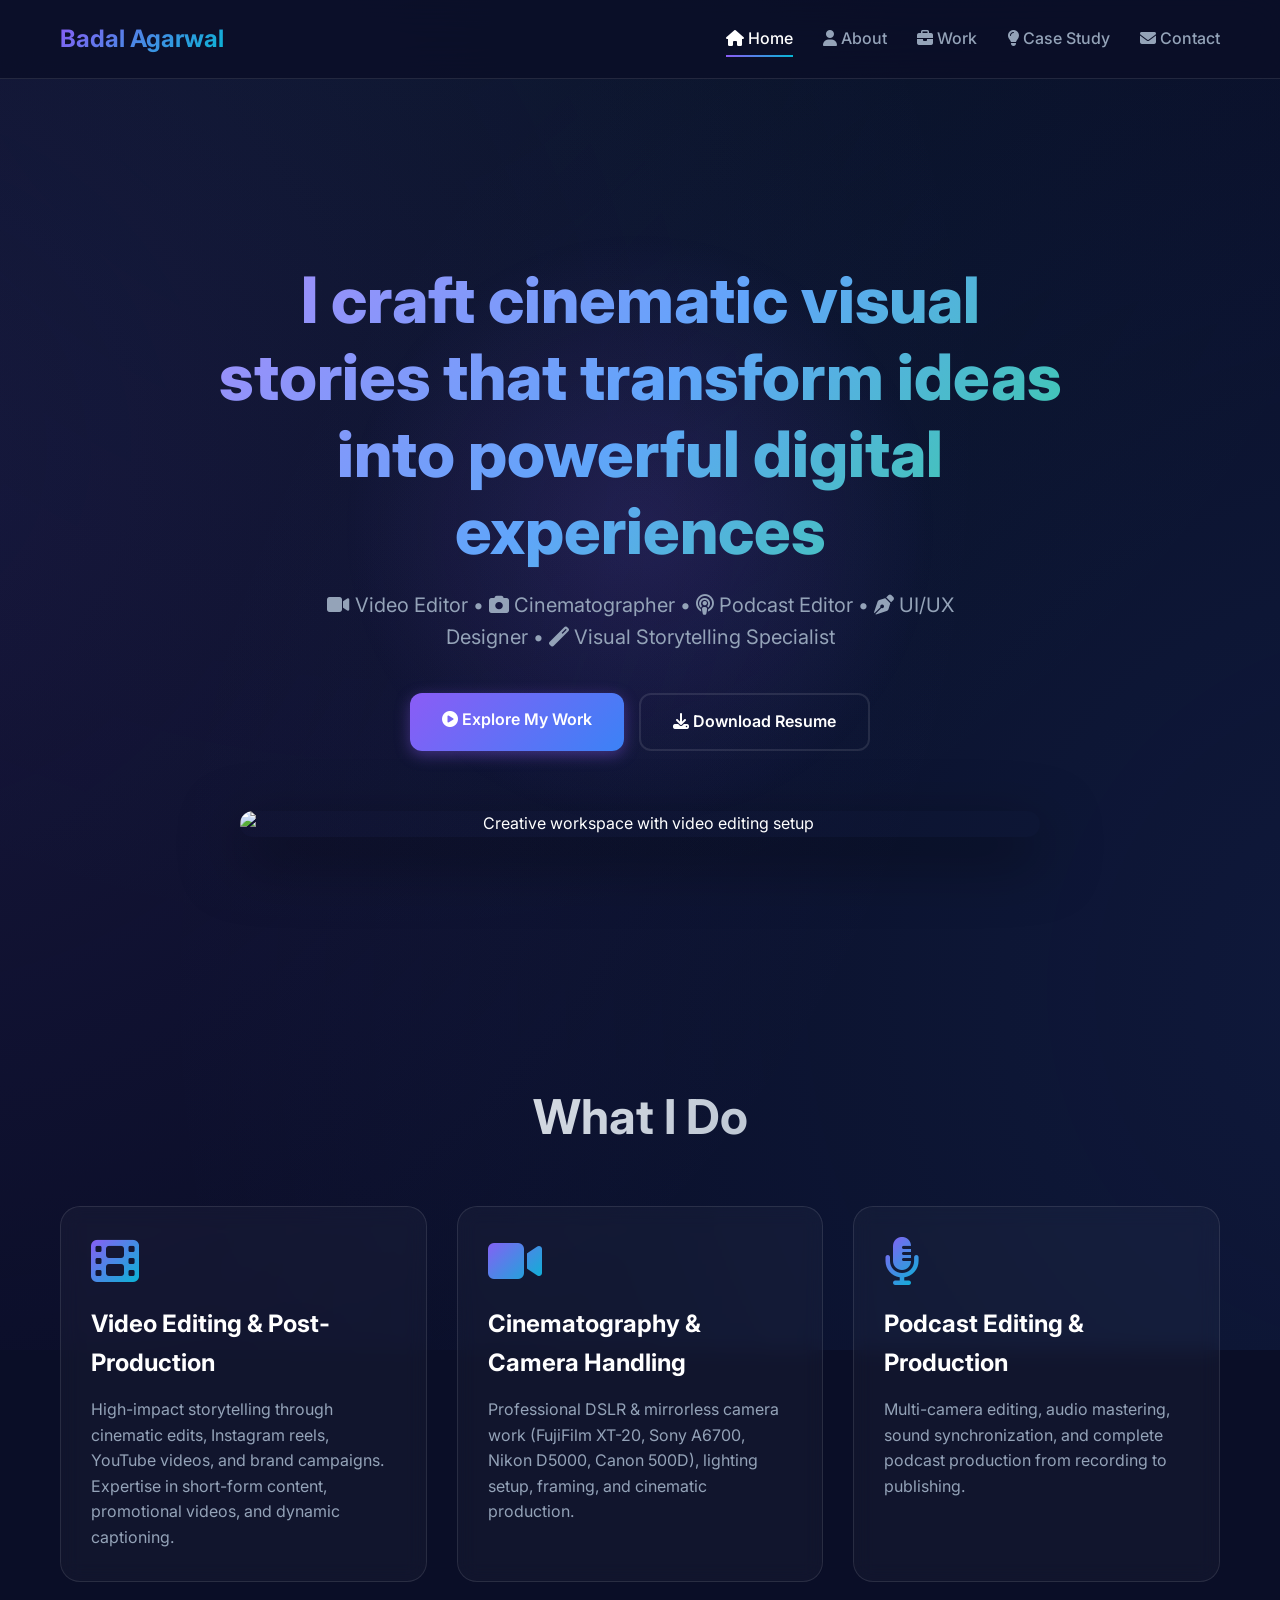
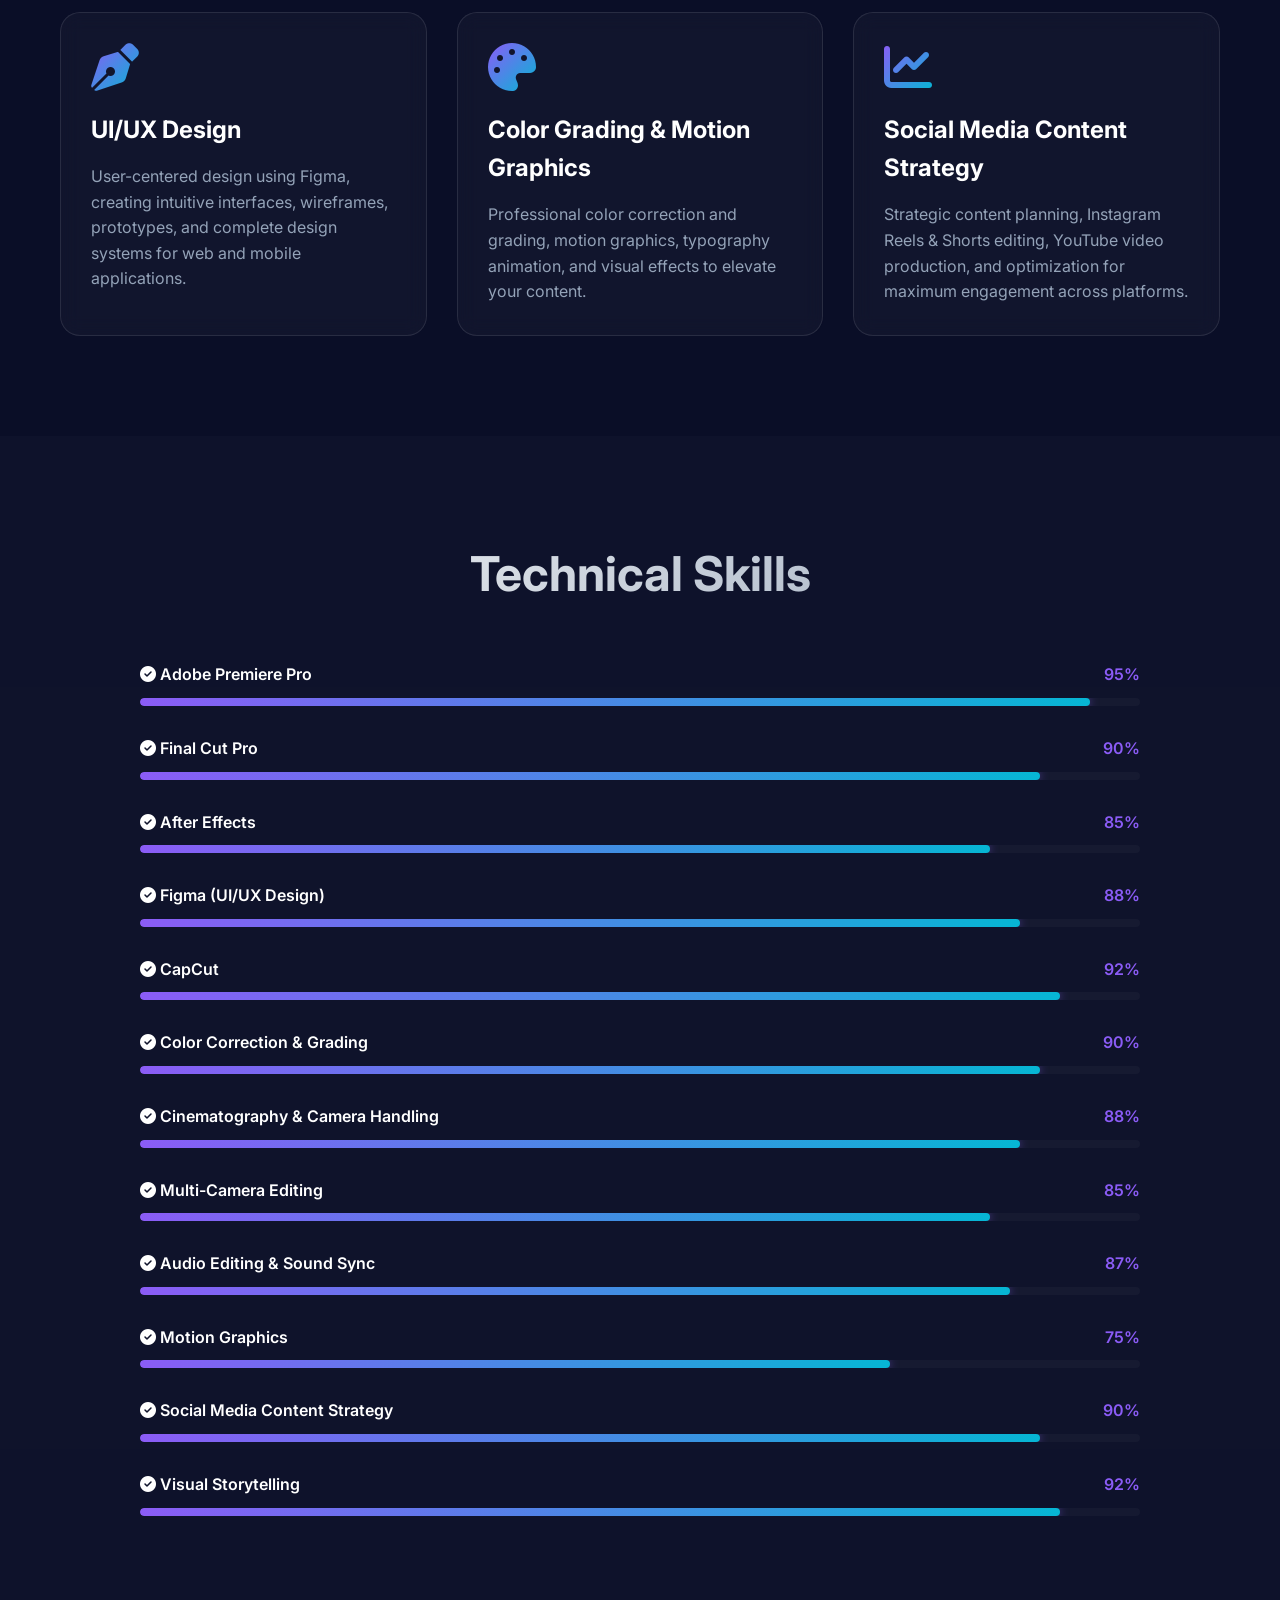
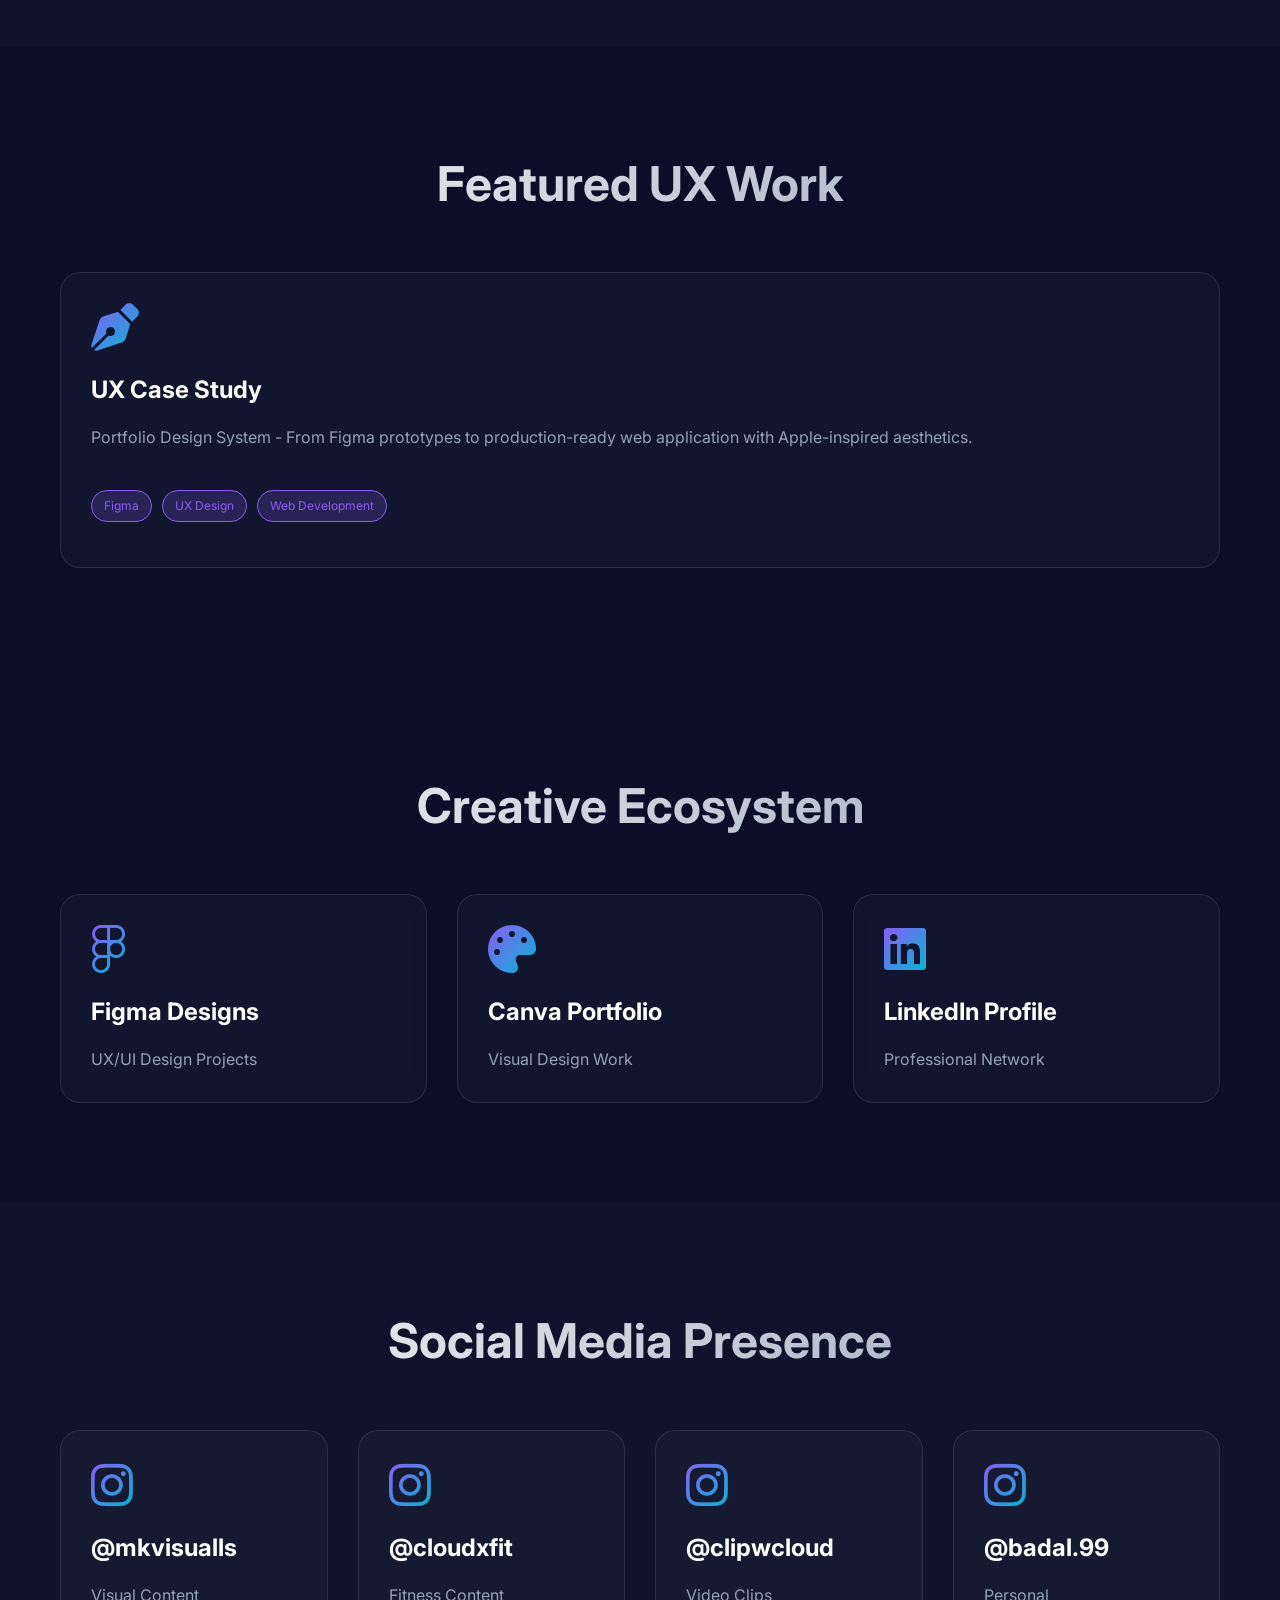
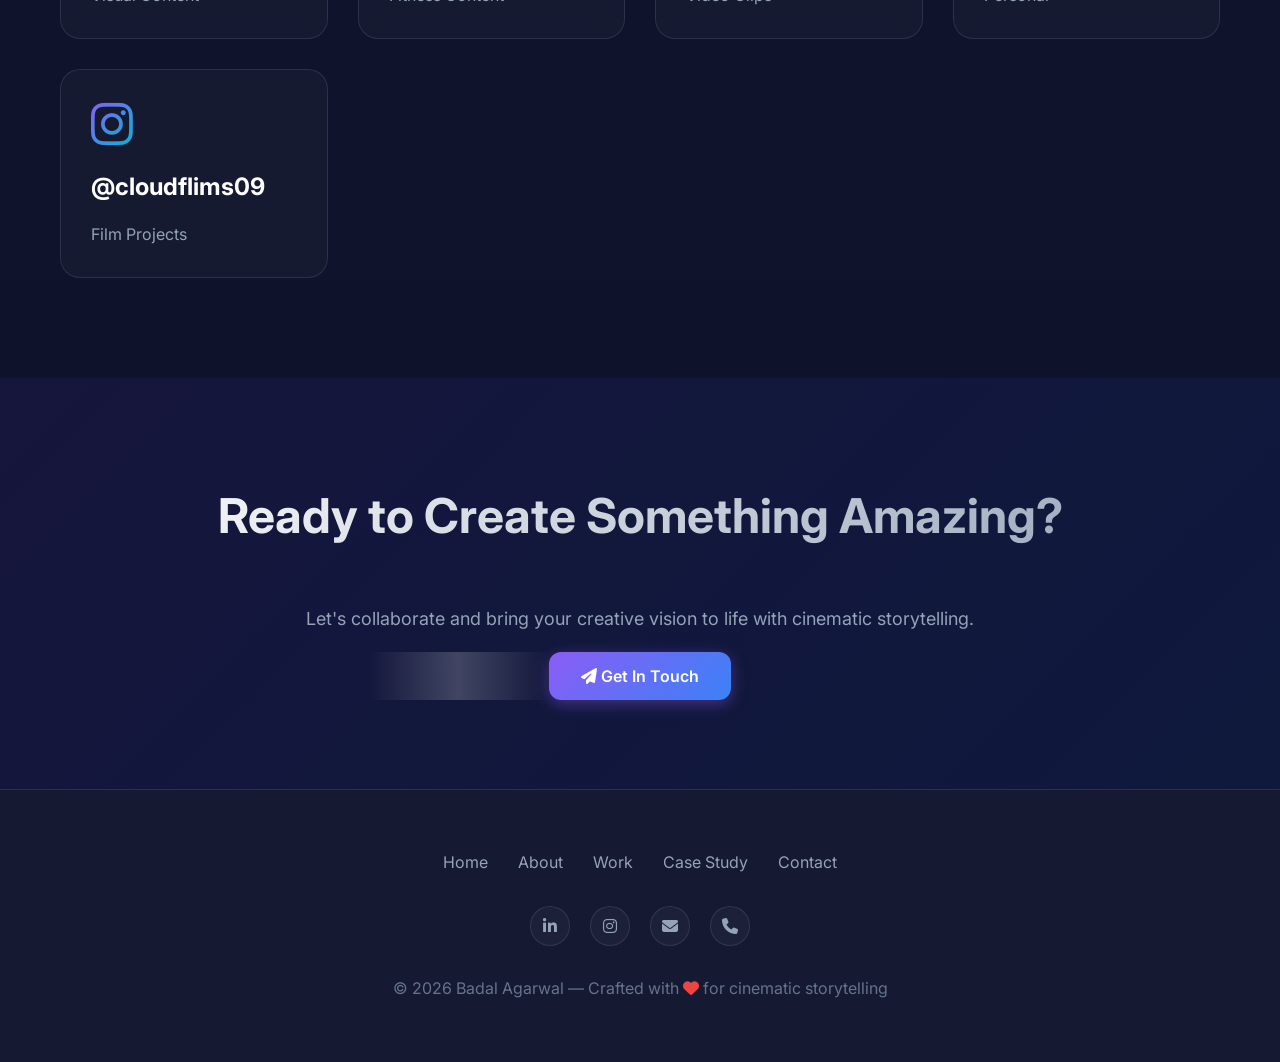
==== commit 4ddb7d3e: "Updated Code" ====
--- a/index.html
+++ b/index.html
@@ -80,28 +80,6 @@
   <img class="img fade-in"
        src="https://images.unsplash.com/photo-1492619375914-88005aa9e8fb?w=1200&h=600&fit=crop"
        alt="Creative workspace with video editing setup">
-</section>
-
-<!-- STATISTICS SECTION -->
-<section class="stats-section">
-  <div class="stats-grid">
-    <div class="stat-item">
-      <span class="stat-number">500+</span>
-      <span class="stat-label">Videos Edited</span>
-    </div>
-    <div class="stat-item">
-      <span class="stat-number">100+</span>
-      <span class="stat-label">Happy Clients</span>
-    </div>
-    <div class="stat-item">
-      <span class="stat-number">5+</span>
-      <span class="stat-label">Years Experience</span>
-    </div>
-    <div class="stat-item">
-      <span class="stat-number">50+</span>
-      <span class="stat-label">Podcasts Produced</span>
-    </div>
-  </div>
 </section>
 
 <!-- WHAT I DO SECTION -->
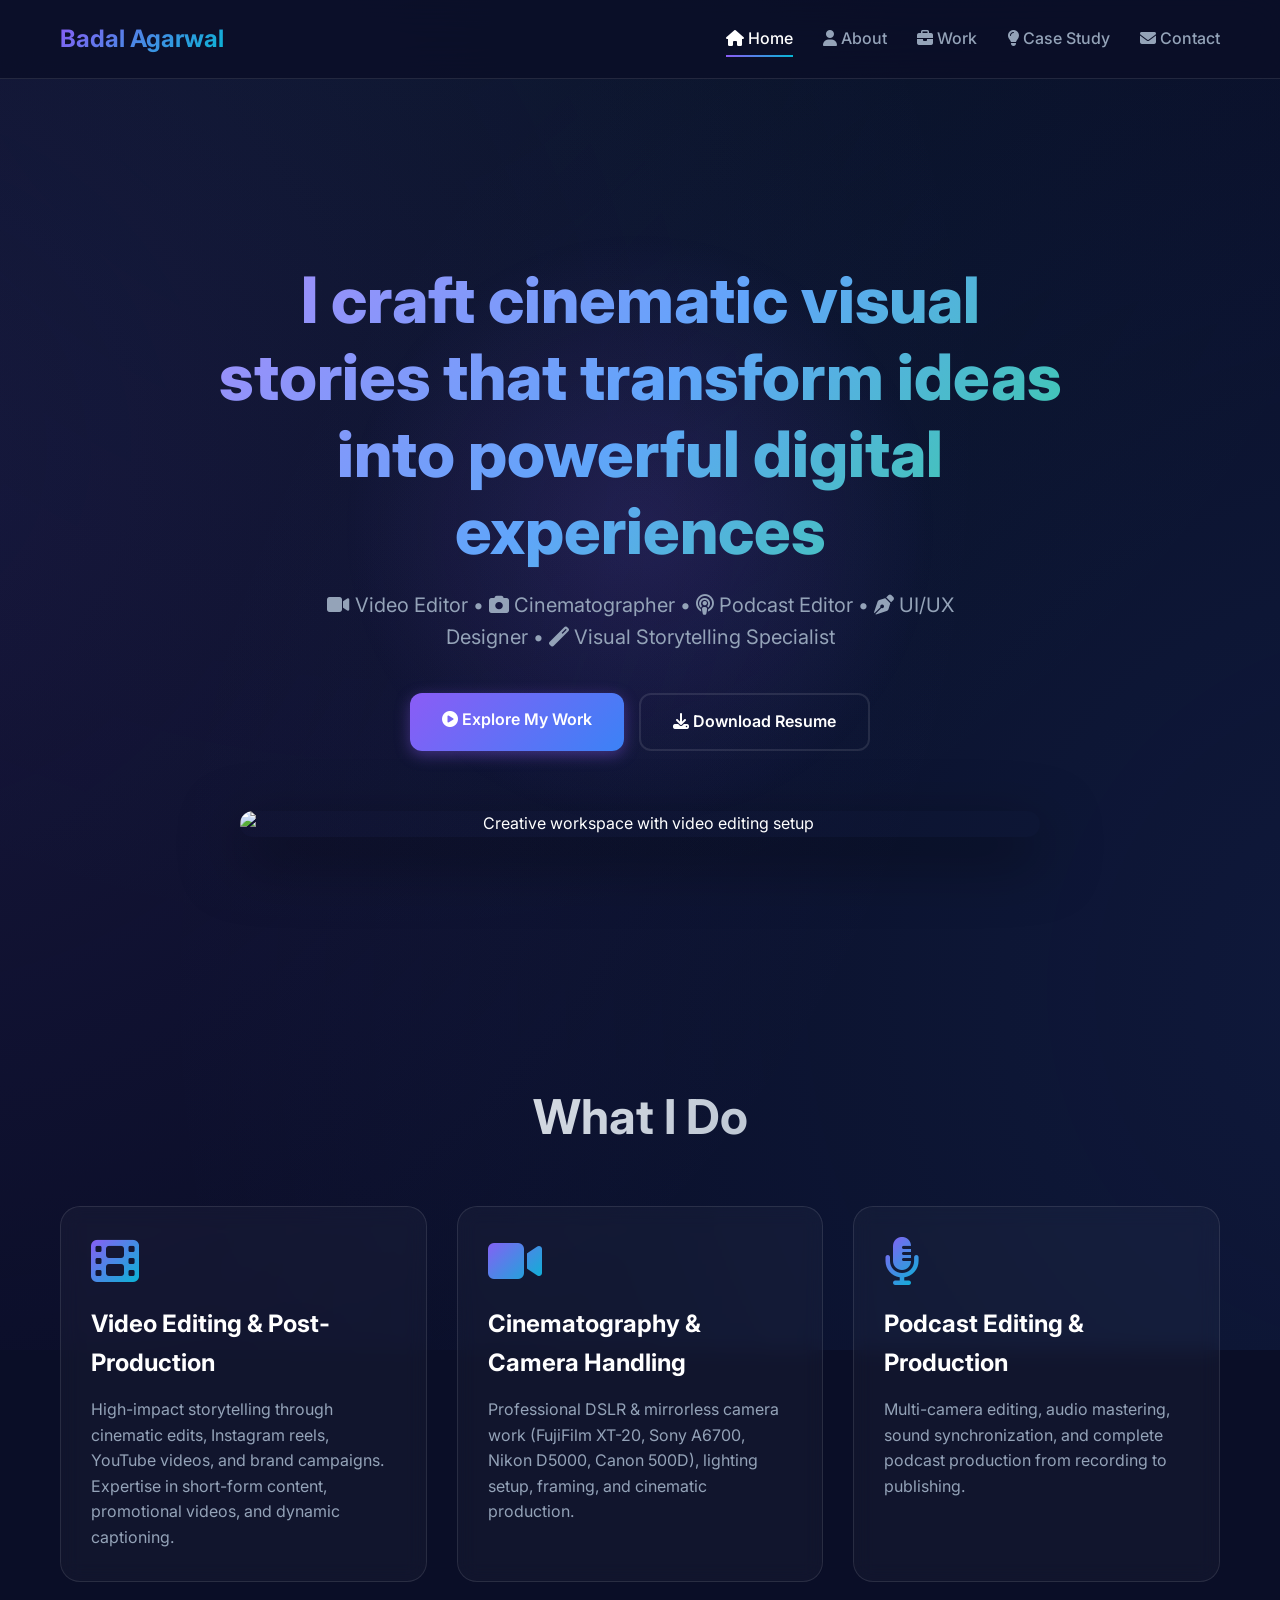
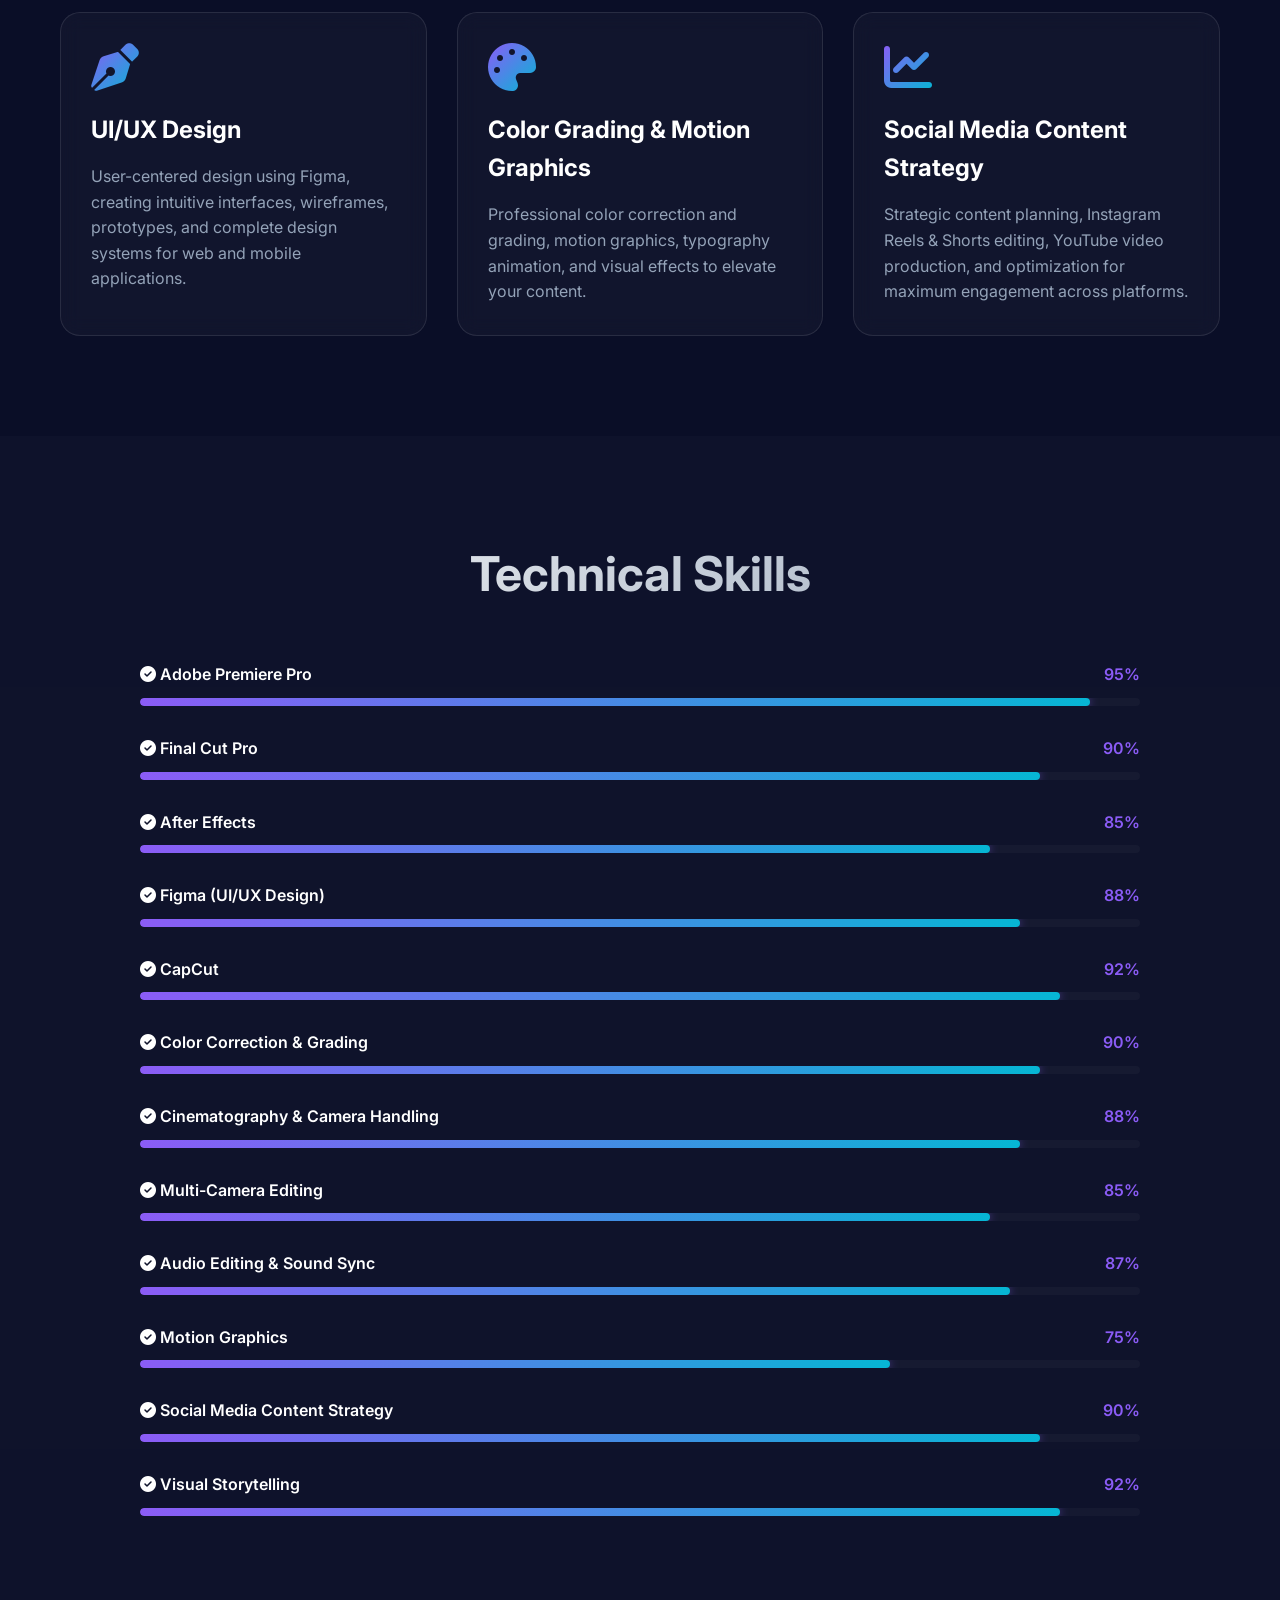
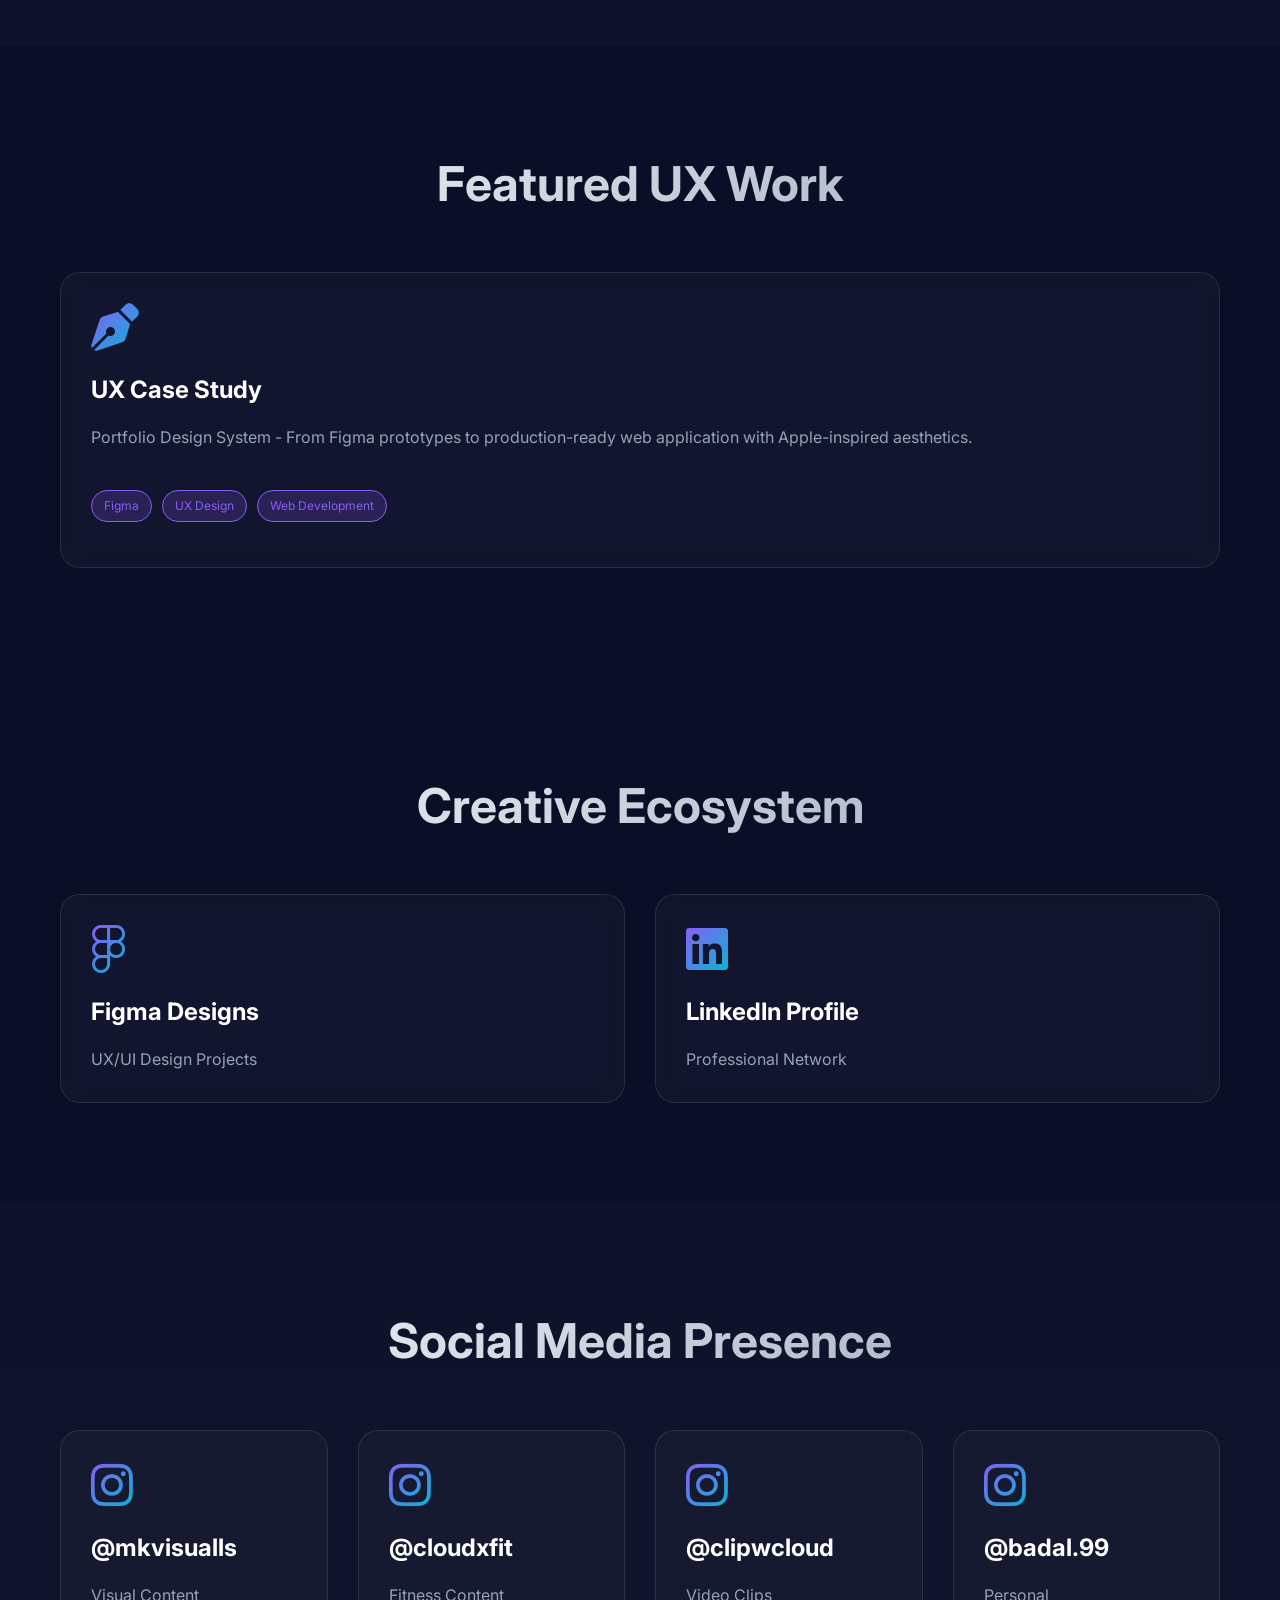
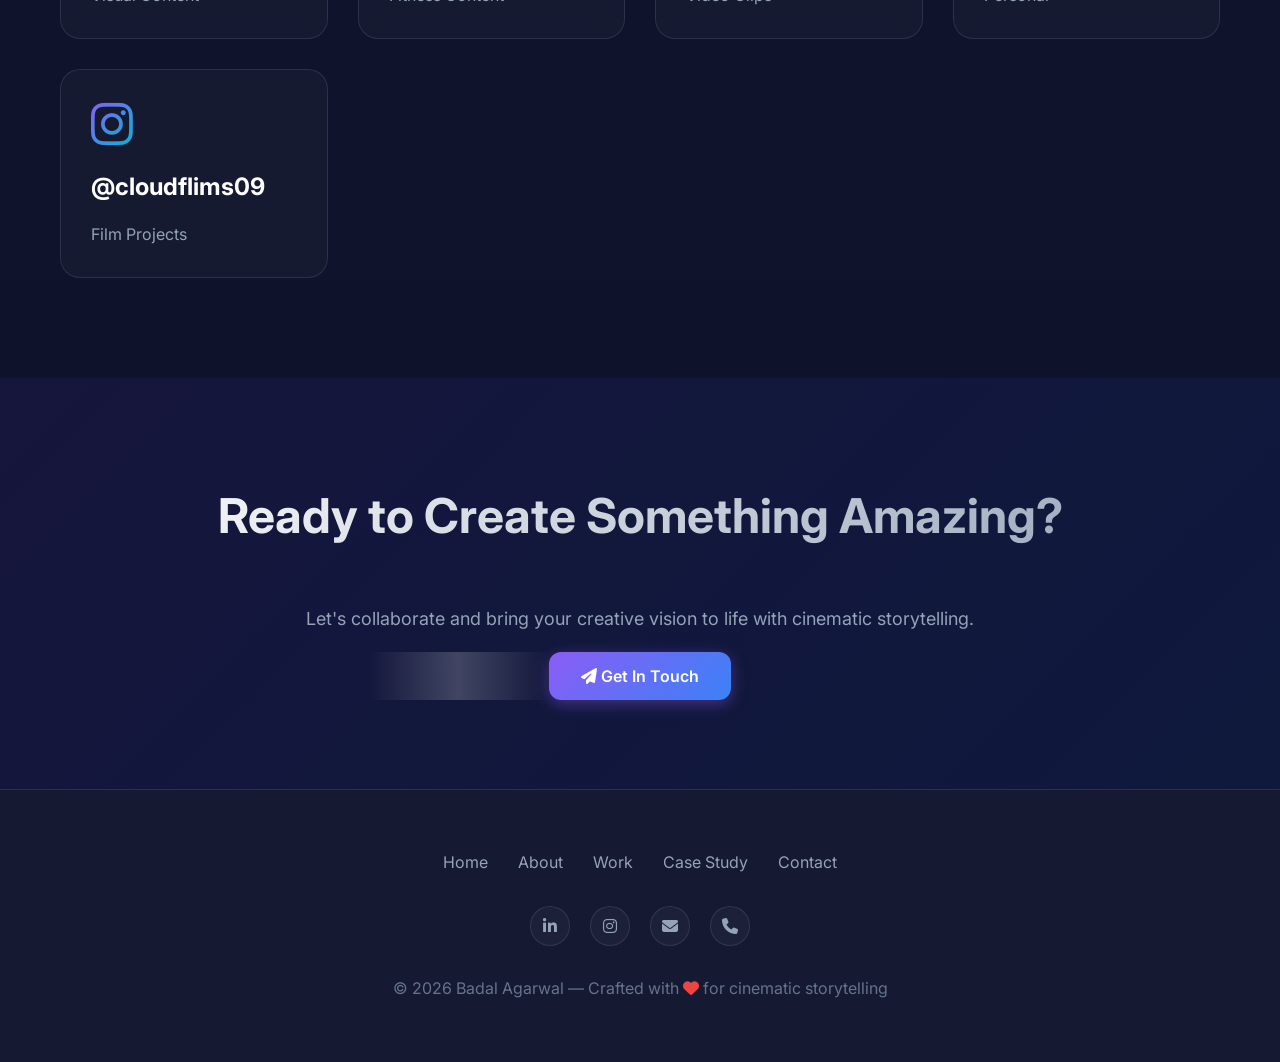
==== commit 5bc41b6b: "Updated Code" ====
--- a/index.html
+++ b/index.html
@@ -280,13 +280,6 @@
       <h3>Figma Designs</h3>
       <p>UX/UI Design Projects</p>
     </a>
-
-    <a class="card fade-in" href="https://badalagrawal.my.canva.site/badal09/#page-0" target="_blank">
-      <i class="fas fa-palette"></i>
-      <h3>Canva Portfolio</h3>
-      <p>Visual Design Work</p>
-    </a>
-
     <a class="card fade-in" href="https://www.linkedin.com/in/badal-agarwal-88731a245/" target="_blank">
       <i class="fab fa-linkedin"></i>
       <h3>LinkedIn Profile</h3>
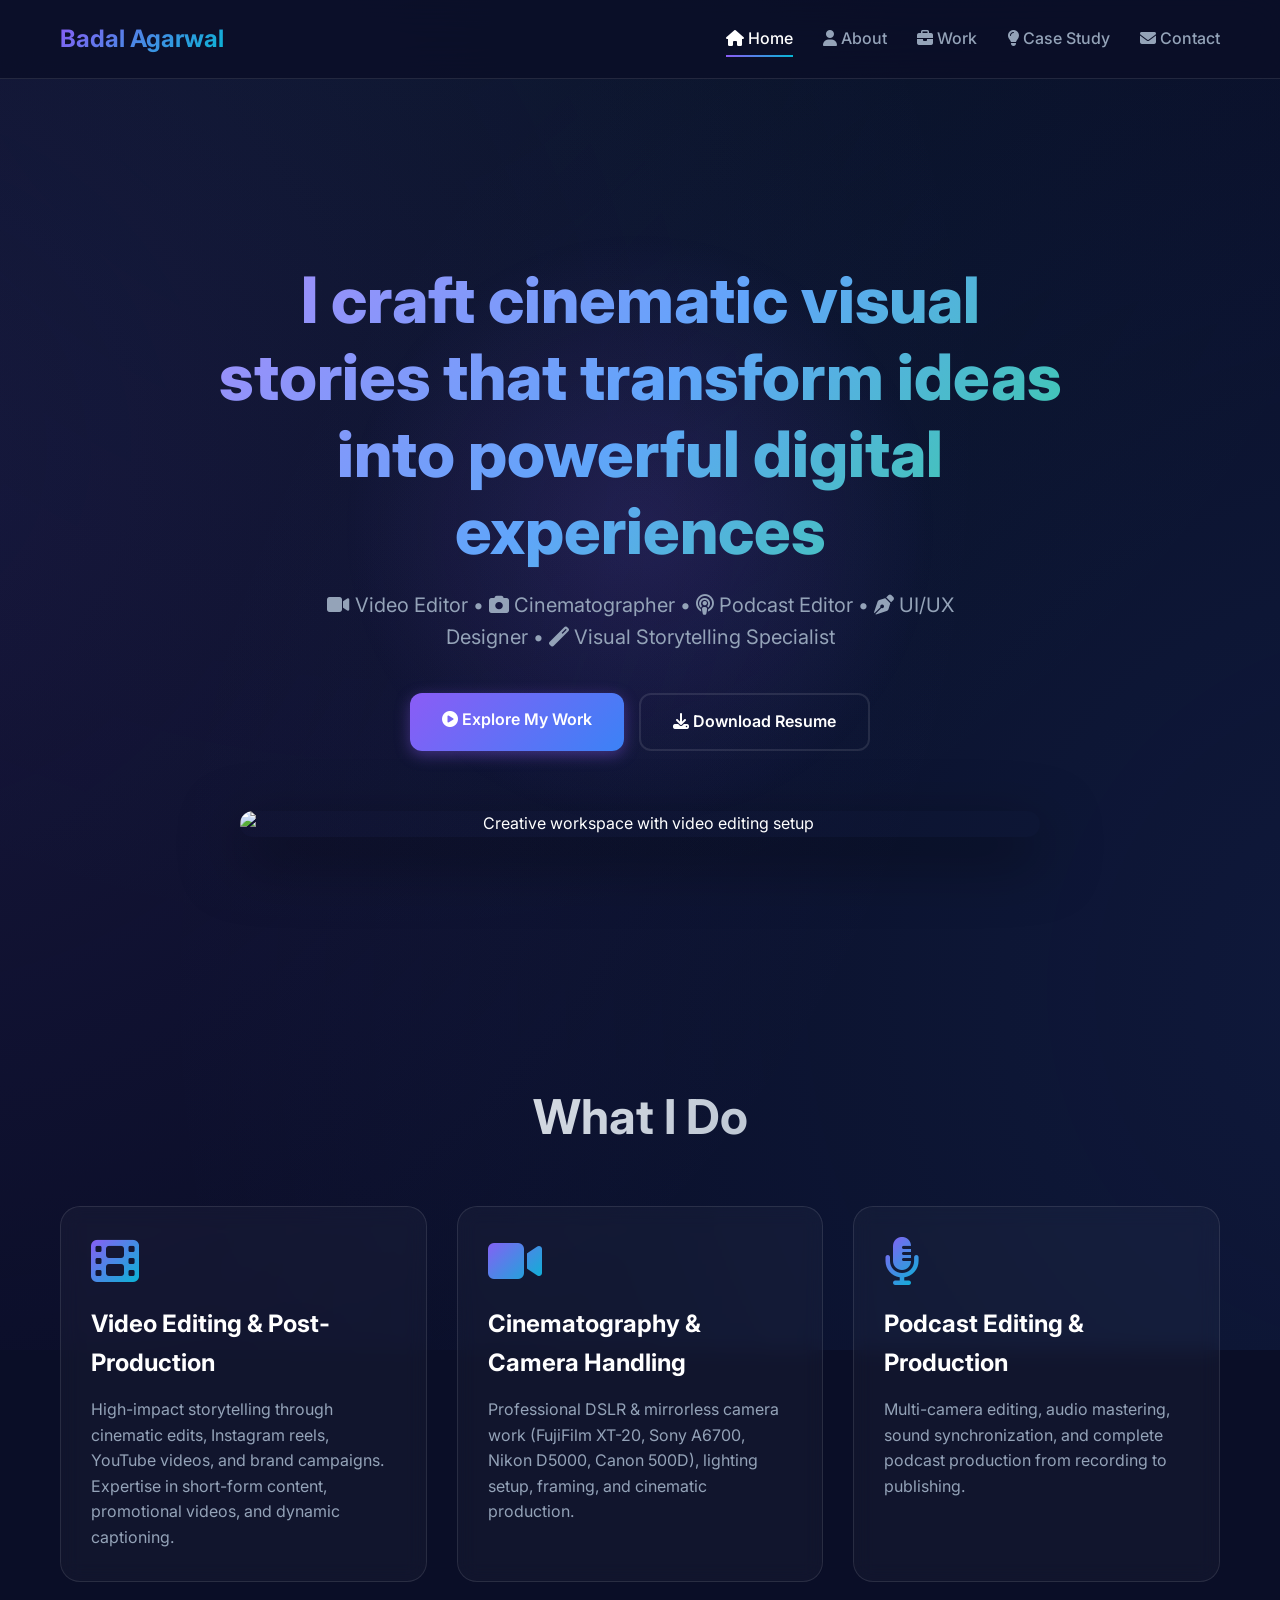
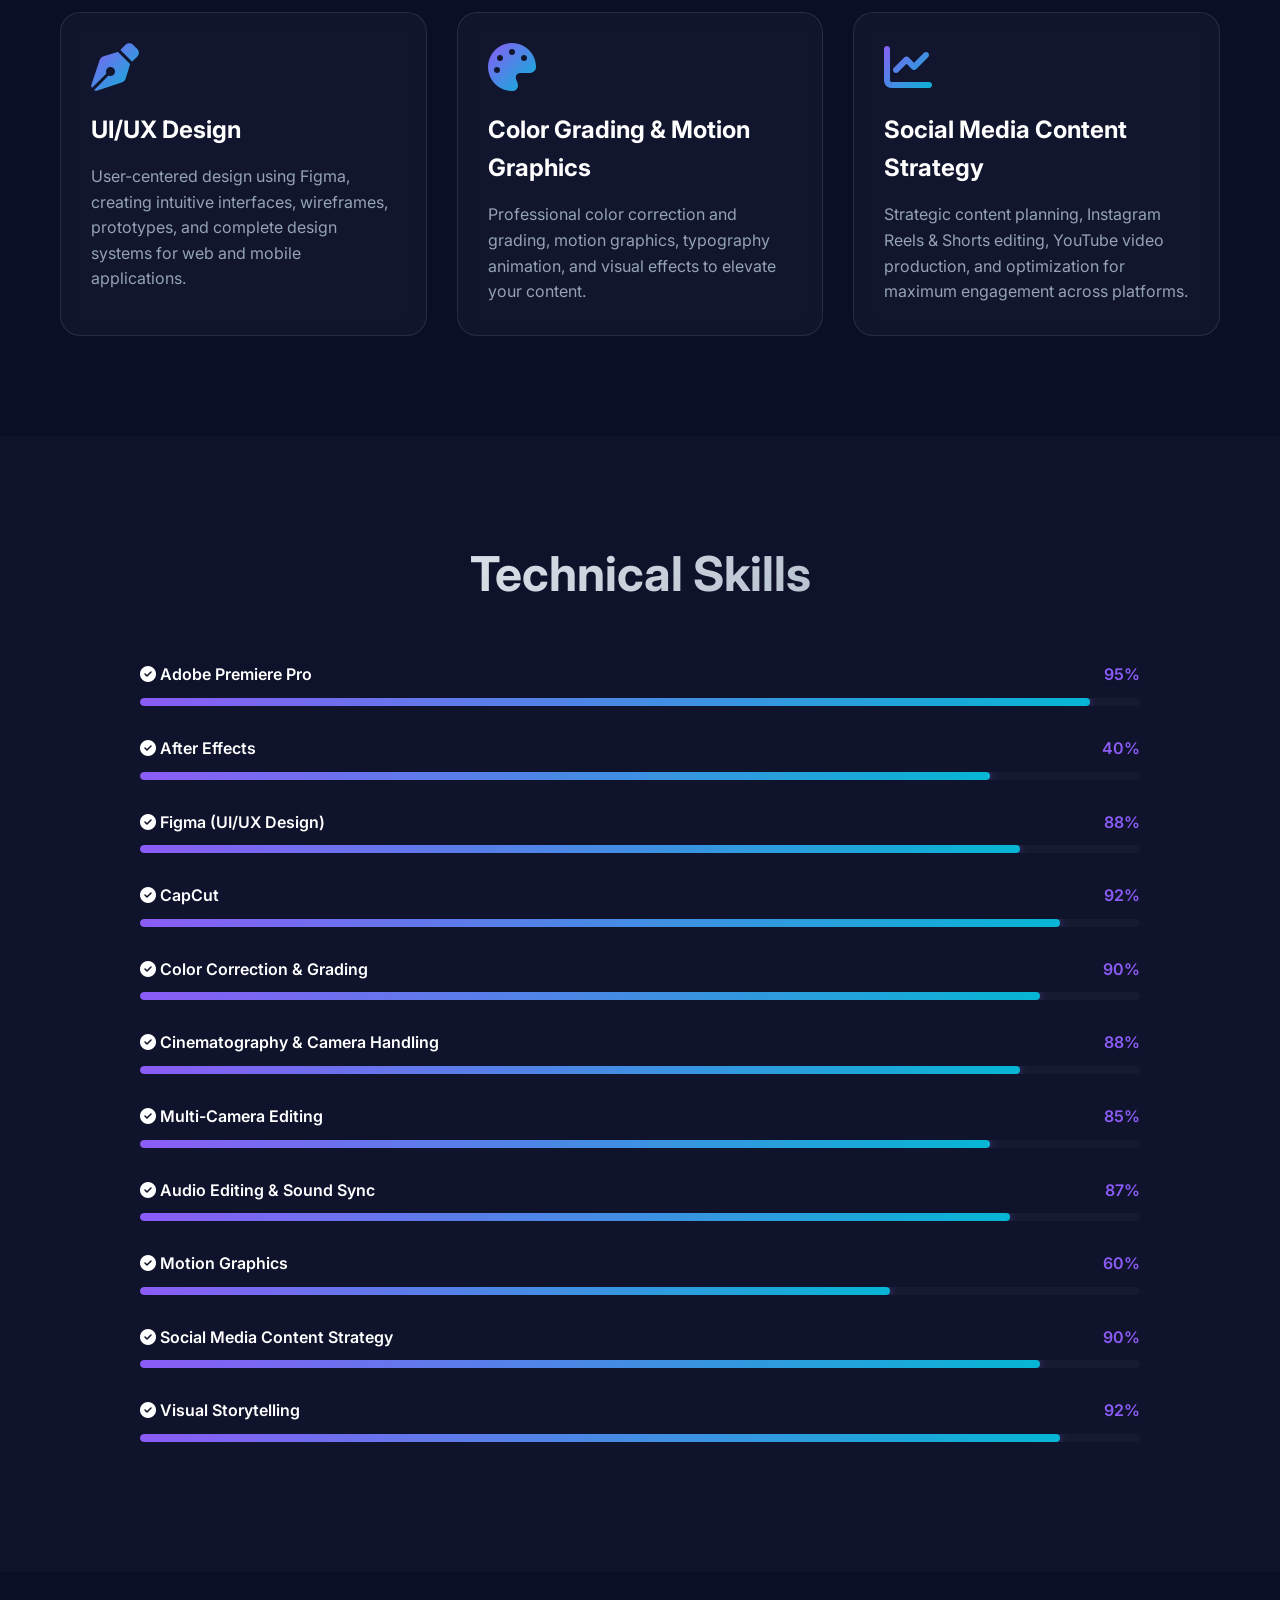
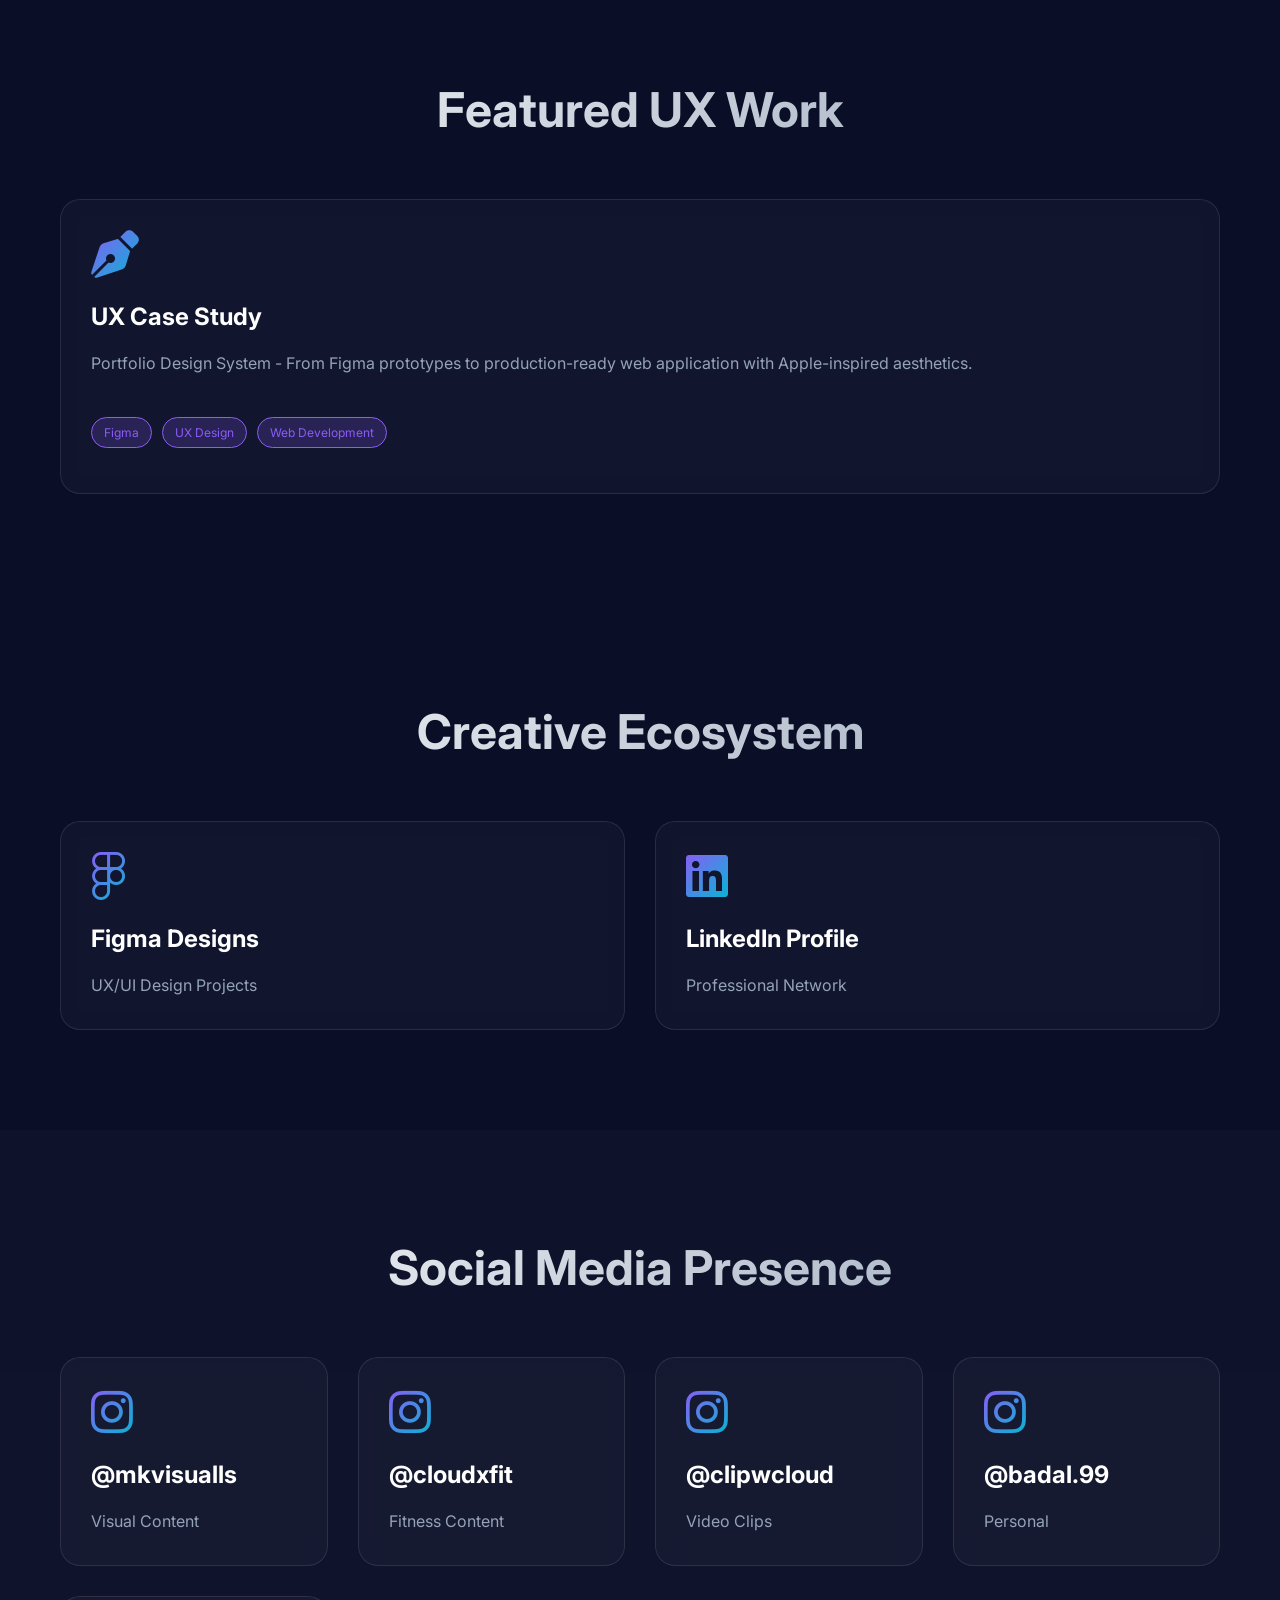
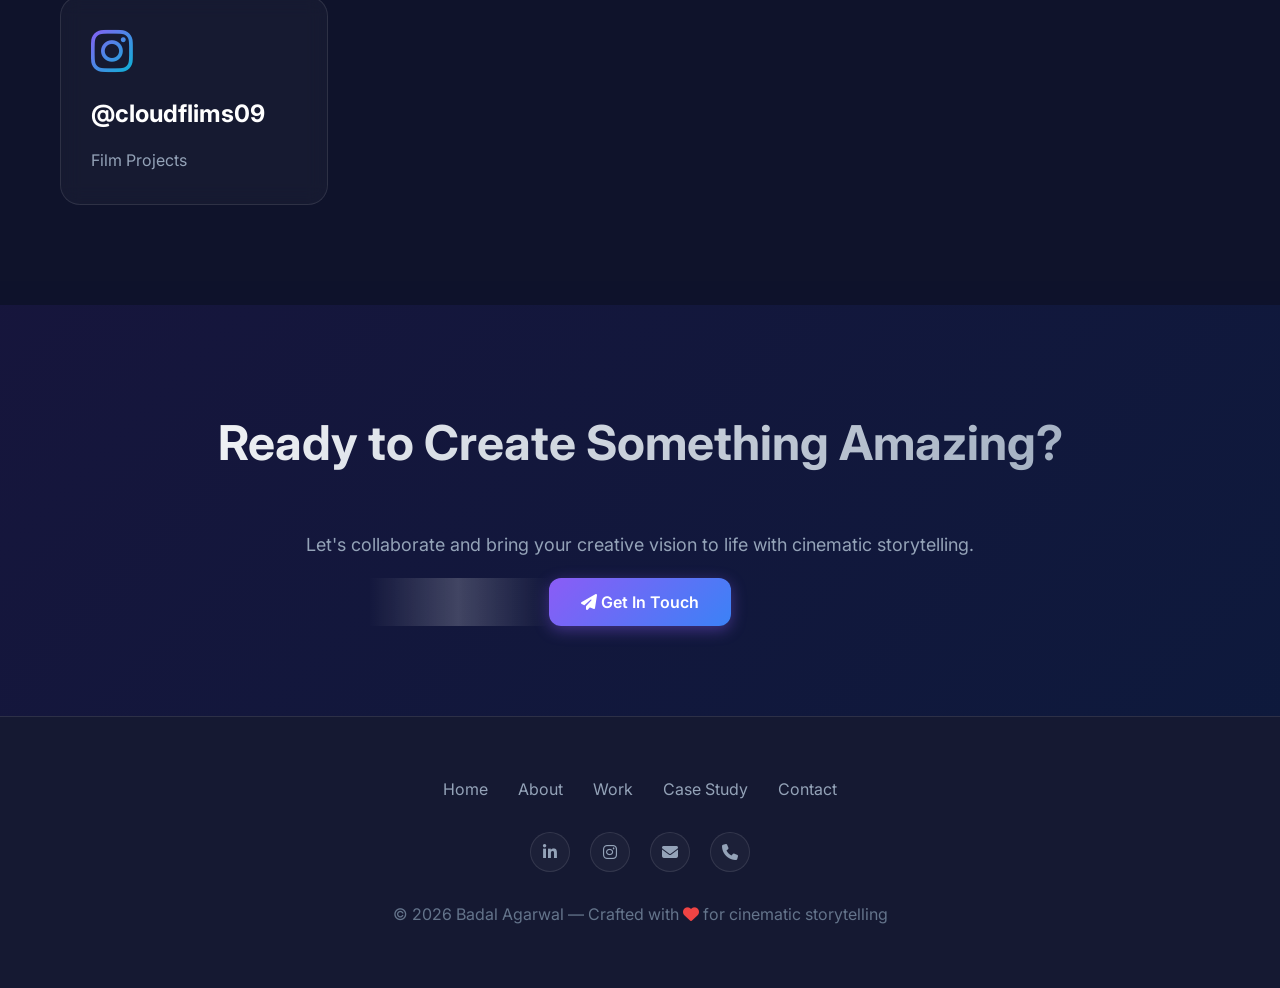
==== commit 5e443885: "Updated Code" ====
--- a/index.html
+++ b/index.html
@@ -142,18 +142,8 @@
 
     <div class="skill-item">
       <div class="skill-header">
-        <span class="skill-name"><i class="fas fa-check-circle"></i> Final Cut Pro</span>
-        <span class="skill-percentage">90%</span>
-      </div>
-      <div class="skill-bar">
-        <div class="skill-progress" data-percentage="90"></div>
-      </div>
-    </div>
-
-    <div class="skill-item">
-      <div class="skill-header">
         <span class="skill-name"><i class="fas fa-check-circle"></i> After Effects</span>
-        <span class="skill-percentage">85%</span>
+        <span class="skill-percentage">40%</span>
       </div>
       <div class="skill-bar">
         <div class="skill-progress" data-percentage="85"></div>
@@ -223,7 +213,7 @@
     <div class="skill-item">
       <div class="skill-header">
         <span class="skill-name"><i class="fas fa-check-circle"></i> Motion Graphics</span>
-        <span class="skill-percentage">75%</span>
+        <span class="skill-percentage">60%</span>
       </div>
       <div class="skill-bar">
         <div class="skill-progress" data-percentage="75"></div>
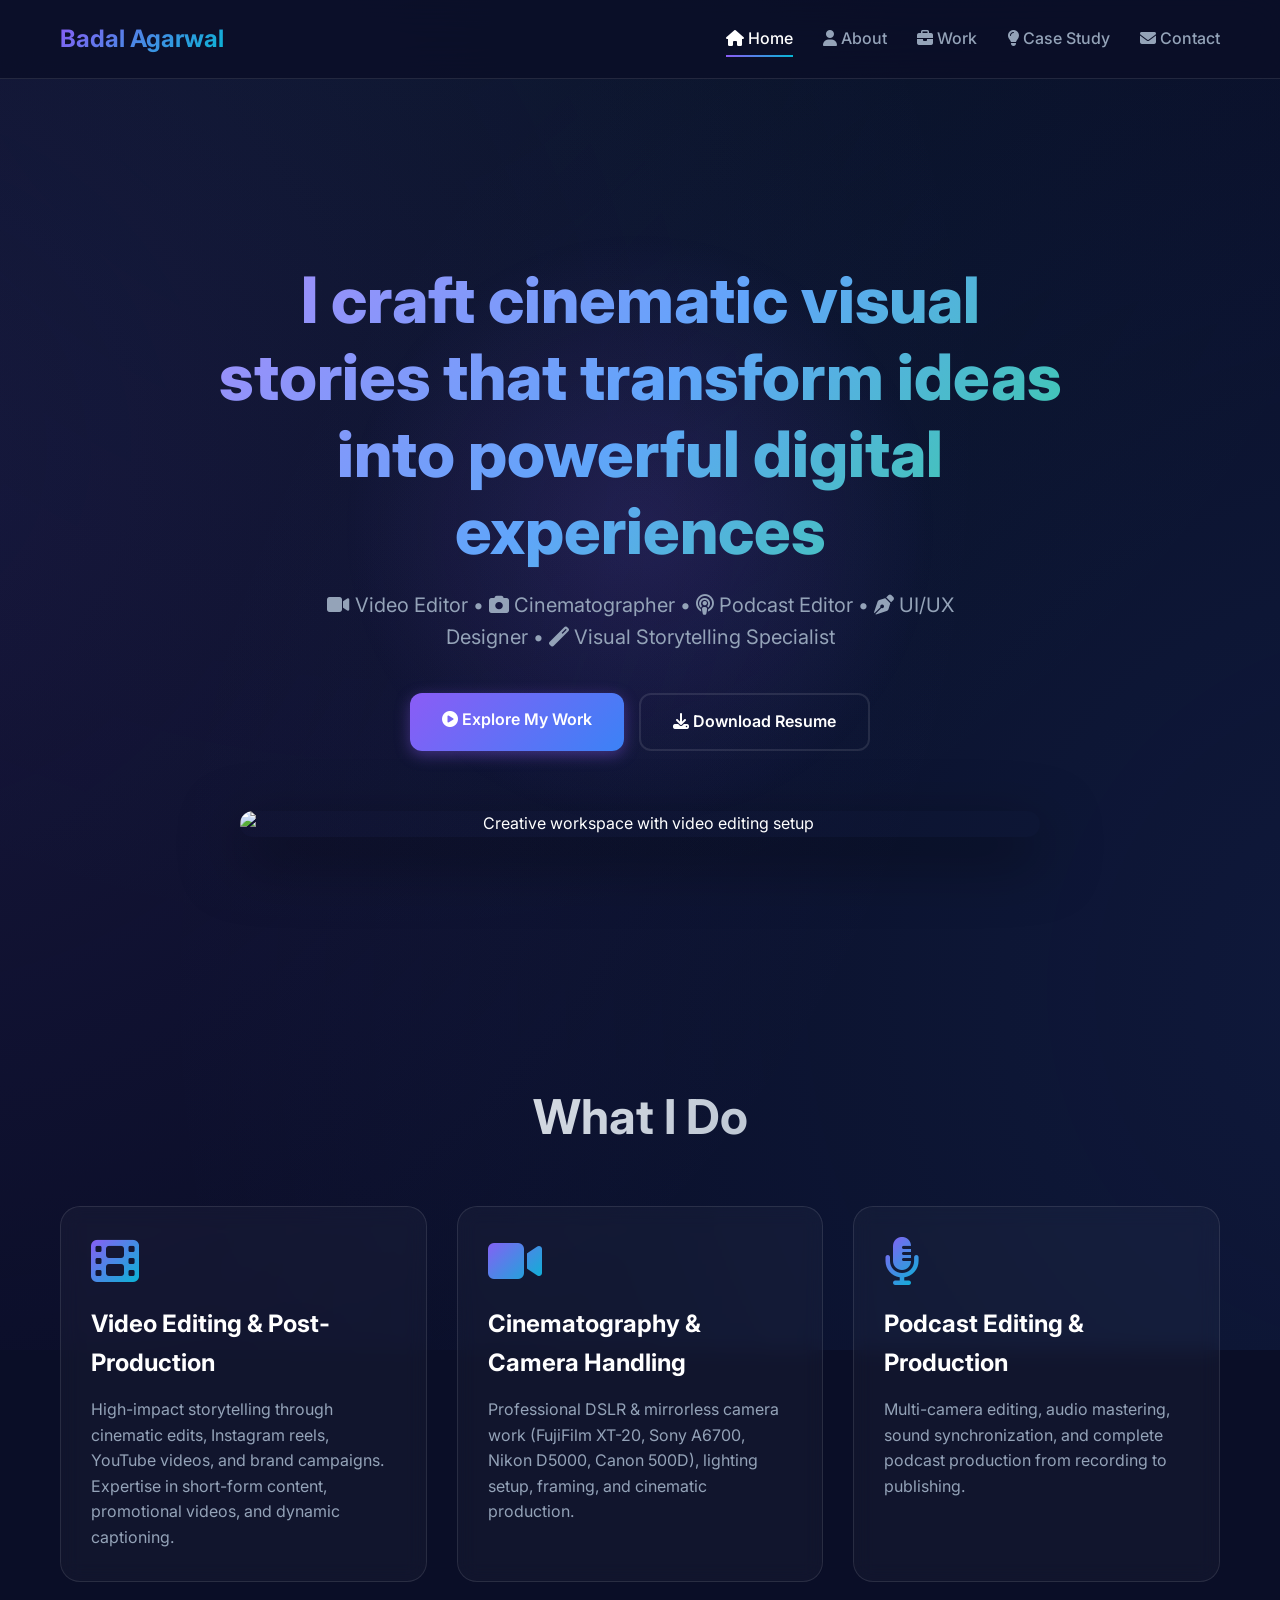
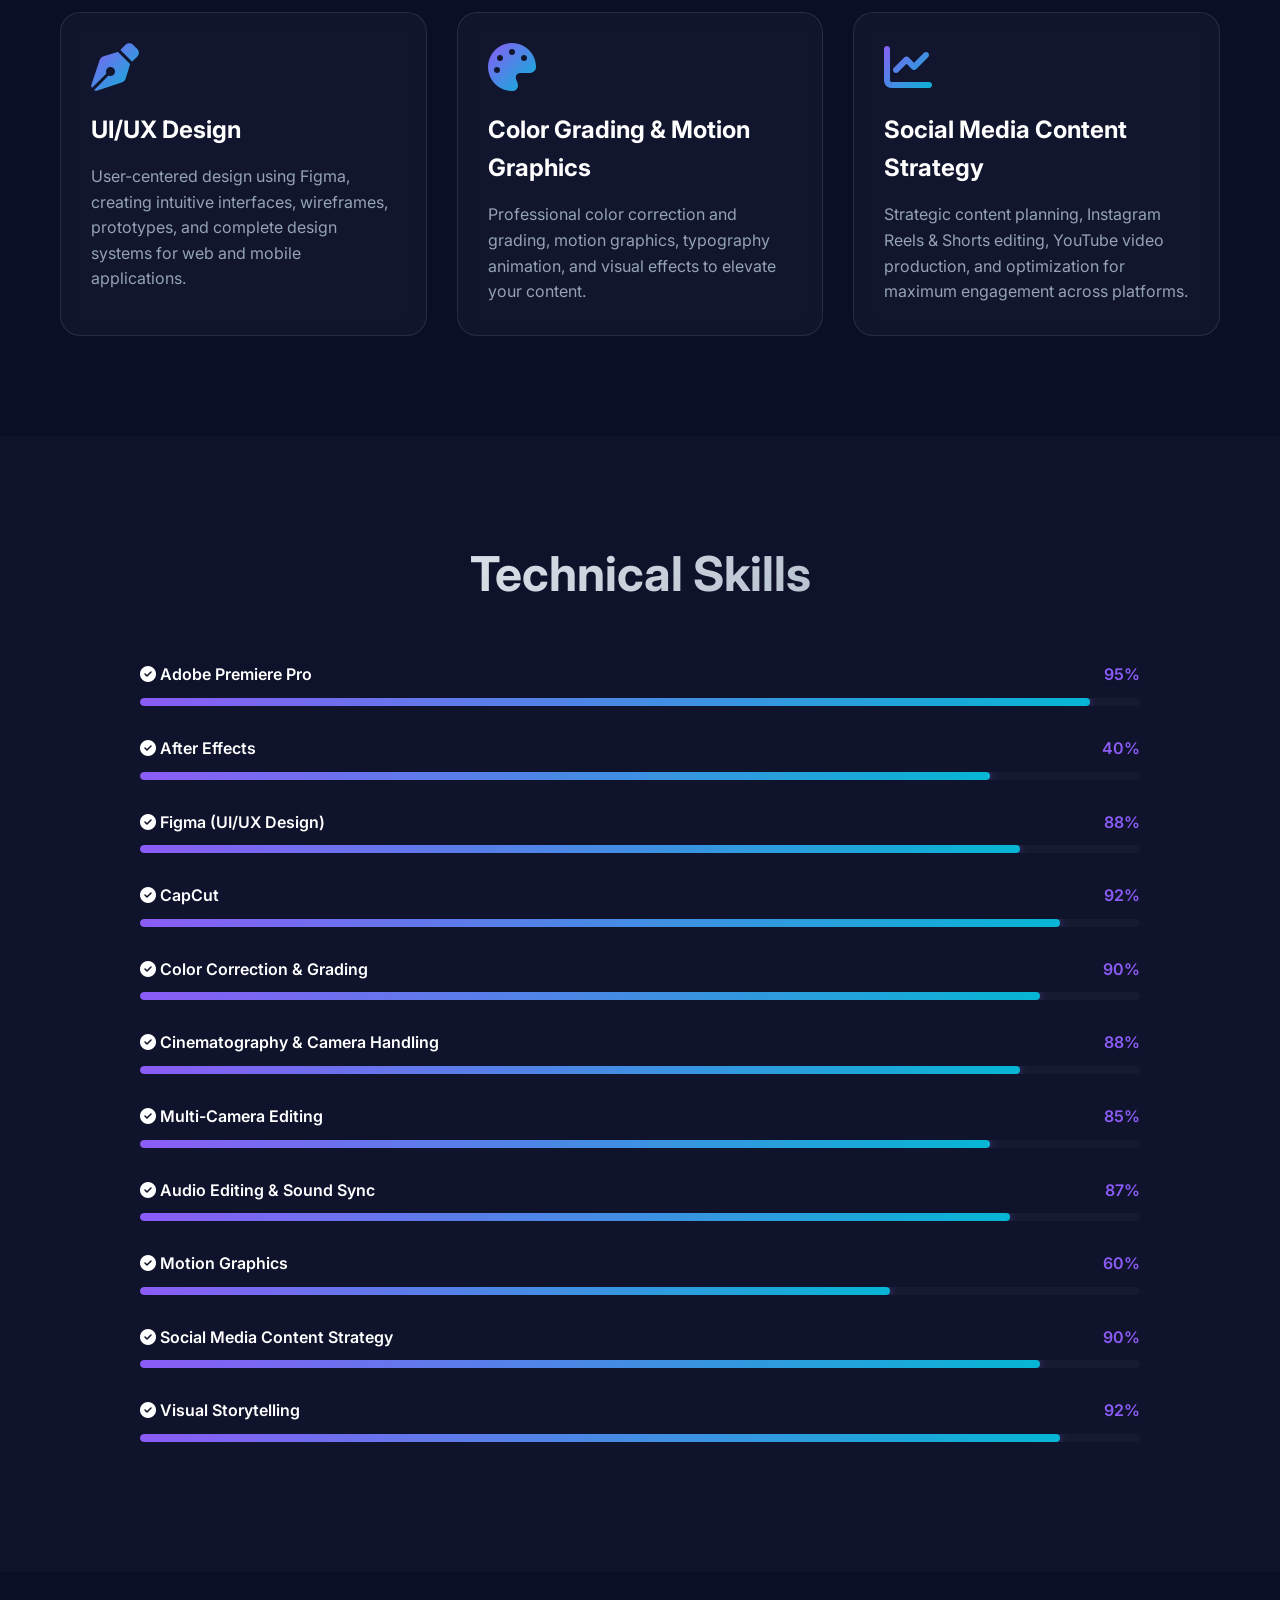
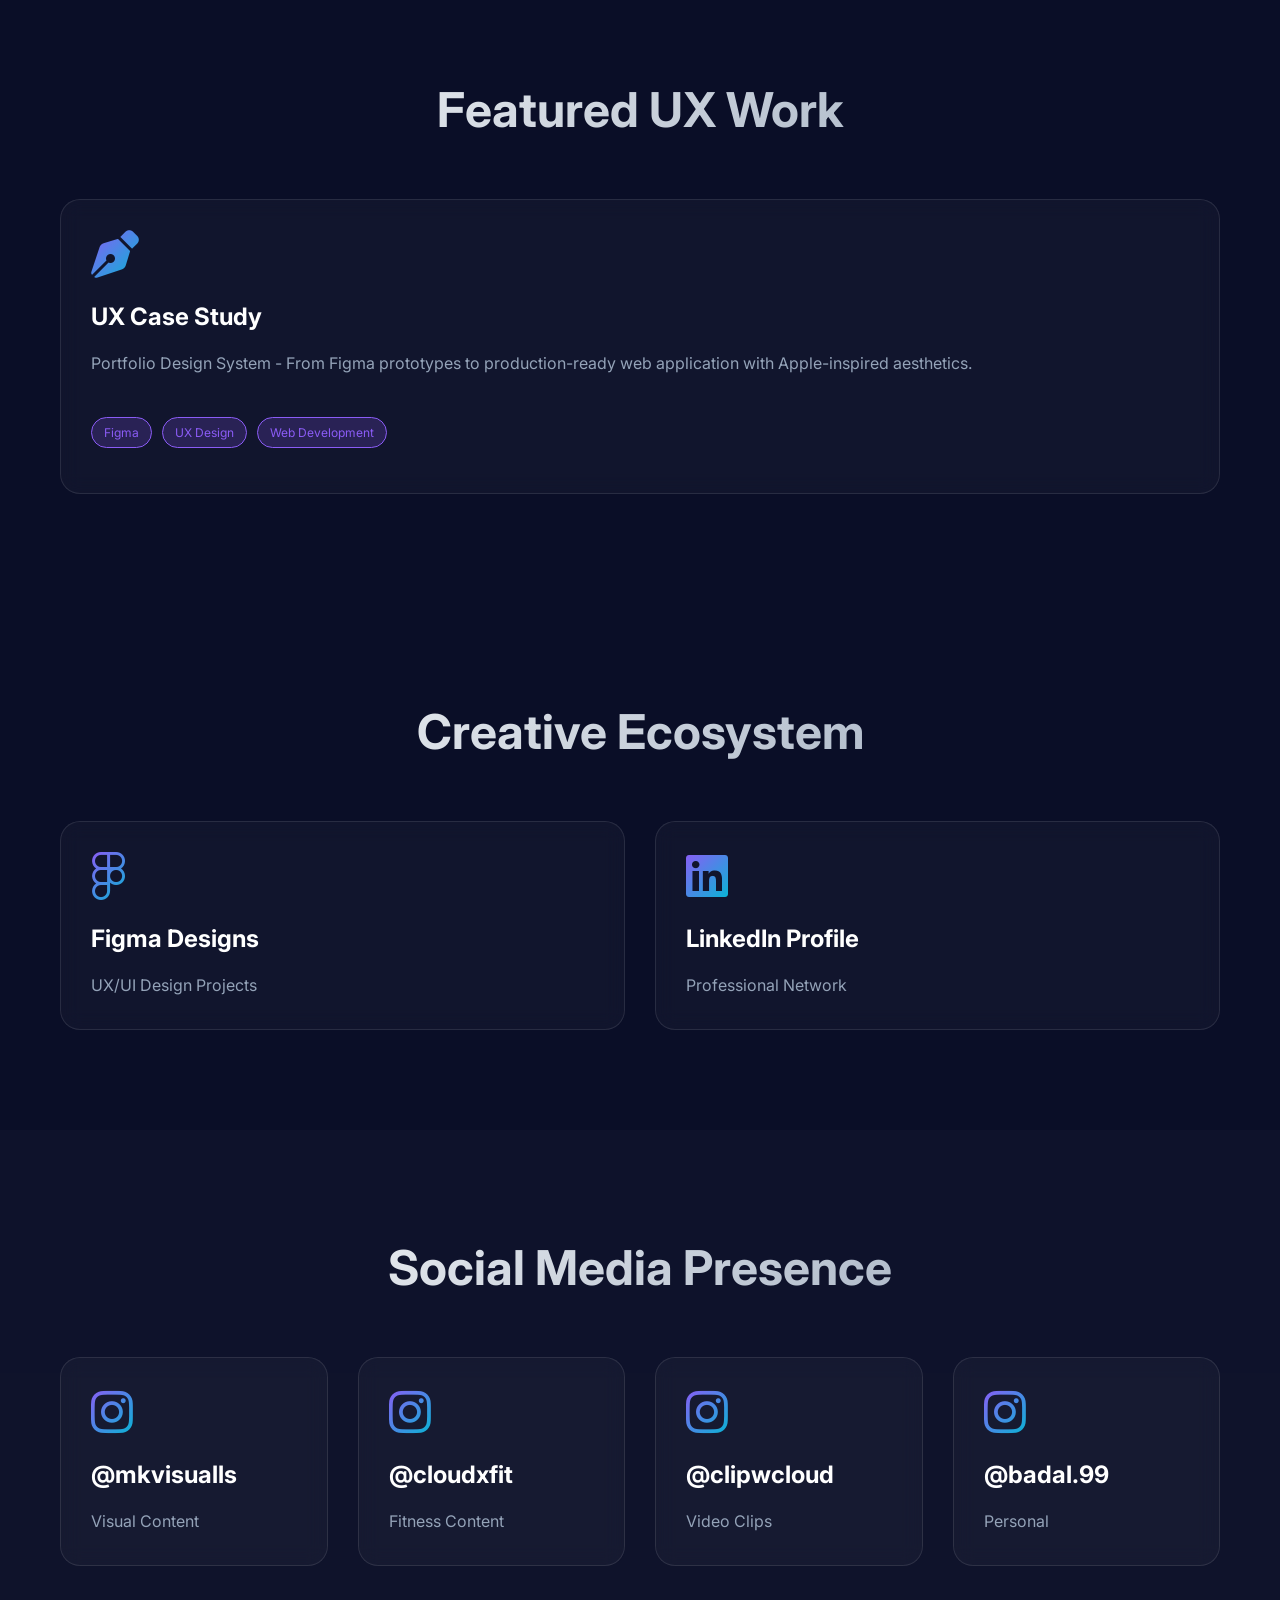
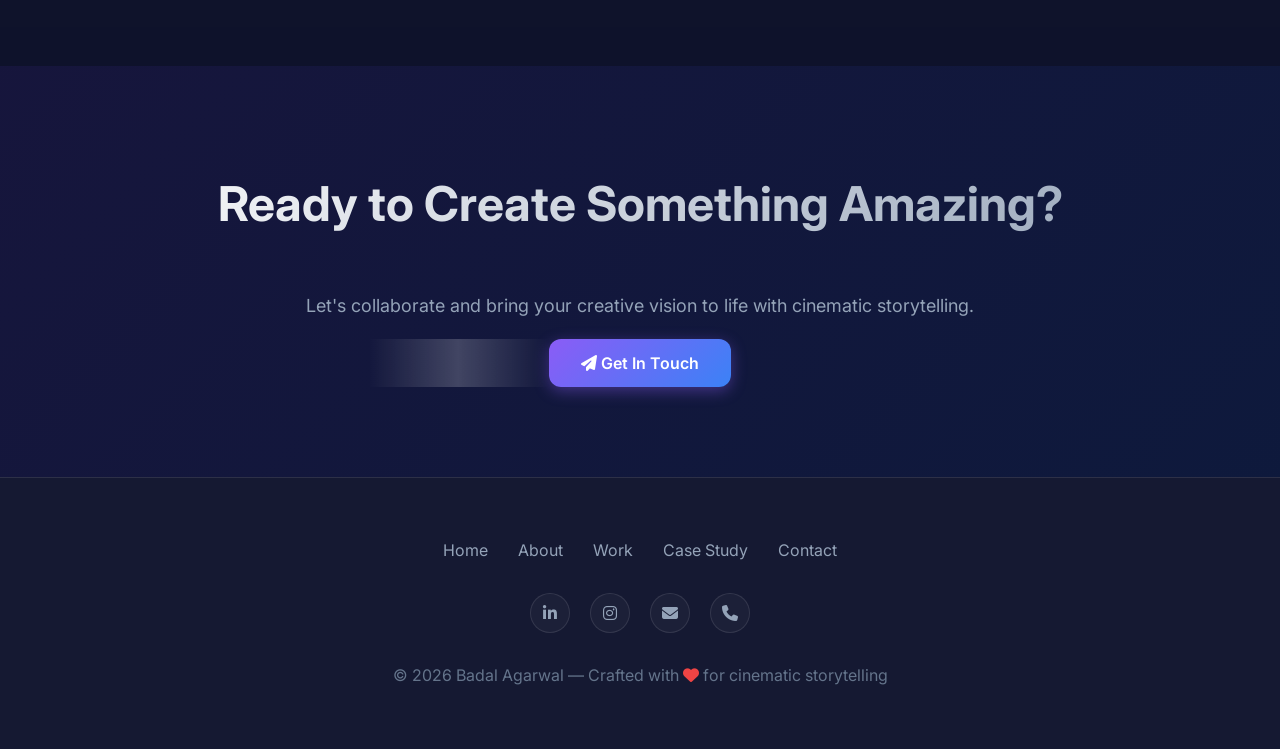
==== commit 93b15e29: "Add project assets" ====
--- a/index.html
+++ b/index.html
@@ -71,7 +71,7 @@
     <a href="projects.html" class="btn">
       <i class="fas fa-play-circle"></i> Explore My Work
     </a>
-    <a href="assets/BadalResumepdf.pdf" class="btn-outline" download>
+    <a href="assets/BadalResume.pdf" class="btn-outline" download>
       <i class="fas fa-download"></i> Download Resume
     </a>
   </div>
@@ -305,12 +305,6 @@
       <i class="fab fa-instagram"></i>
       <h3>@badal.99</h3>
       <p>Personal</p>
-    </a>
-
-    <a class="card fade-in" href="https://www.instagram.com/cloudflims09" target="_blank">
-      <i class="fab fa-instagram"></i>
-      <h3>@cloudflims09</h3>
-      <p>Film Projects</p>
     </a>
   </div>
 </section>
--- a/css/style.css
+++ b/css/style.css
@@ -12,6 +12,7 @@
   --accent-blue: #3b82f6;
   --accent-cyan: #06b6d4;
   --accent-green: #10b981;
+  --accent-red: #ef4444;
   --text-primary: #ffffff;
   --text-secondary: #94a3b8;
   --text-muted: #64748b;
@@ -609,6 +610,173 @@
 }
 
 /* =====================================
+   PROJECT FILTERS
+   ===================================== */
+.project-filters {
+  display: flex;
+  gap: 15px;
+  justify-content: center;
+  flex-wrap: wrap;
+  max-width: 900px;
+  margin: 0 auto;
+}
+
+.filter-btn {
+  padding: 12px 24px;
+  background: var(--bg-card);
+  border: 1px solid var(--border-color);
+  border-radius: 12px;
+  color: var(--text-secondary);
+  font-size: 16px;
+  font-weight: 500;
+  cursor: pointer;
+  transition: var(--transition);
+  display: flex;
+  align-items: center;
+  gap: 8px;
+  font-family: inherit;
+}
+
+.filter-btn:hover {
+  border-color: var(--accent-purple);
+  color: var(--text-primary);
+  background: rgba(139, 92, 246, 0.1);
+  transform: translateY(-2px);
+}
+
+.filter-btn.active {
+  background: linear-gradient(135deg, var(--accent-purple), var(--accent-blue));
+  color: var(--text-primary);
+  border-color: transparent;
+  box-shadow: 0 4px 15px rgba(139, 92, 246, 0.4);
+}
+
+.filter-btn i {
+  font-size: 18px;
+}
+
+/* =====================================
+   PROJECT MEDIA (VIDEO)
+   ===================================== */
+.project-media {
+  position: relative;
+  width: 100%;
+  overflow: hidden;
+  background: #000;
+  border-radius: 16px 16px 0 0;
+  aspect-ratio: 16 / 9;
+}
+
+.project-media video {
+  width: 100%;
+  height: 100%;
+  object-fit: cover;
+  display: block;
+  transition: transform 0.5s ease;
+}
+
+.project-card:hover .project-media video {
+  transform: scale(1.05);
+}
+
+.project-overlay {
+  position: absolute;
+  top: 15px;
+  right: 15px;
+  z-index: 2;
+  display: flex;
+  gap: 10px;
+}
+
+.project-tag {
+  padding: 8px 16px;
+  border-radius: 20px;
+  font-size: 13px;
+  font-weight: 600;
+  color: white;
+  backdrop-filter: blur(10px);
+  -webkit-backdrop-filter: blur(10px);
+  display: flex;
+  align-items: center;
+  gap: 6px;
+  box-shadow: 0 4px 15px rgba(0, 0, 0, 0.3);
+}
+
+.project-tag i {
+  font-size: 14px;
+}
+
+/* =====================================
+   PROJECT META & TECH STACK
+   ===================================== */
+.project-meta {
+  margin-top: 20px;
+  padding-top: 20px;
+  border-top: 1px solid var(--border-color);
+}
+
+.tech-stack {
+  display: flex;
+  flex-wrap: wrap;
+  gap: 8px;
+  margin-bottom: 15px;
+}
+
+.tech-badge {
+  padding: 6px 12px;
+  background: rgba(139, 92, 246, 0.1);
+  border: 1px solid rgba(139, 92, 246, 0.3);
+  border-radius: 8px;
+  font-size: 12px;
+  color: var(--accent-purple);
+  font-weight: 500;
+  display: flex;
+  align-items: center;
+  gap: 6px;
+  transition: var(--transition);
+}
+
+.tech-badge:hover {
+  background: rgba(139, 92, 246, 0.2);
+  border-color: var(--accent-purple);
+  transform: translateY(-2px);
+}
+
+.tech-badge i {
+  font-size: 12px;
+}
+
+.project-stats {
+  display: flex;
+  gap: 15px;
+  flex-wrap: wrap;
+  font-size: 13px;
+  color: var(--text-muted);
+}
+
+.project-stats span {
+  display: flex;
+  align-items: center;
+  gap: 6px;
+}
+
+.project-stats i {
+  color: var(--accent-cyan);
+  font-size: 14px;
+}
+
+/* =====================================
+   PROJECT CATEGORY FILTERING
+   ===================================== */
+.section[data-category] {
+  transition: opacity 0.3s ease, transform 0.3s ease;
+}
+
+.section[data-category].hidden {
+  display: none;
+}
+
+/* =====================================
    TIMELINE
    ===================================== */
 .timeline {
@@ -1062,6 +1230,67 @@
     width: 100%;
     text-align: center;
   }
+
+  /* Project-specific mobile styles */
+  .project-filters {
+    gap: 10px;
+  }
+
+  .filter-btn {
+    padding: 10px 16px;
+    font-size: 14px;
+  }
+
+  .filter-btn i {
+    font-size: 16px;
+  }
+
+  .project-card {
+    margin-bottom: 20px;
+  }
+
+  .project-content {
+    padding: 20px;
+  }
+
+  .project-content h3 {
+    font-size: 18px;
+  }
+
+  .project-content p {
+    font-size: 14px;
+  }
+
+  .tech-stack {
+    gap: 6px;
+  }
+
+  .tech-badge {
+    font-size: 11px;
+    padding: 5px 10px;
+  }
+
+  .project-stats {
+    font-size: 12px;
+    gap: 10px;
+  }
+
+  .project-tag {
+    padding: 6px 12px;
+    font-size: 12px;
+  }
+}
+
+/* Tablet-specific adjustments */
+@media (max-width: 768px) and (min-width: 641px) {
+  .project-filters {
+    max-width: 100%;
+  }
+
+  .filter-btn {
+    flex: 1;
+    justify-content: center;
+  }
 }
 
 /* =====================================
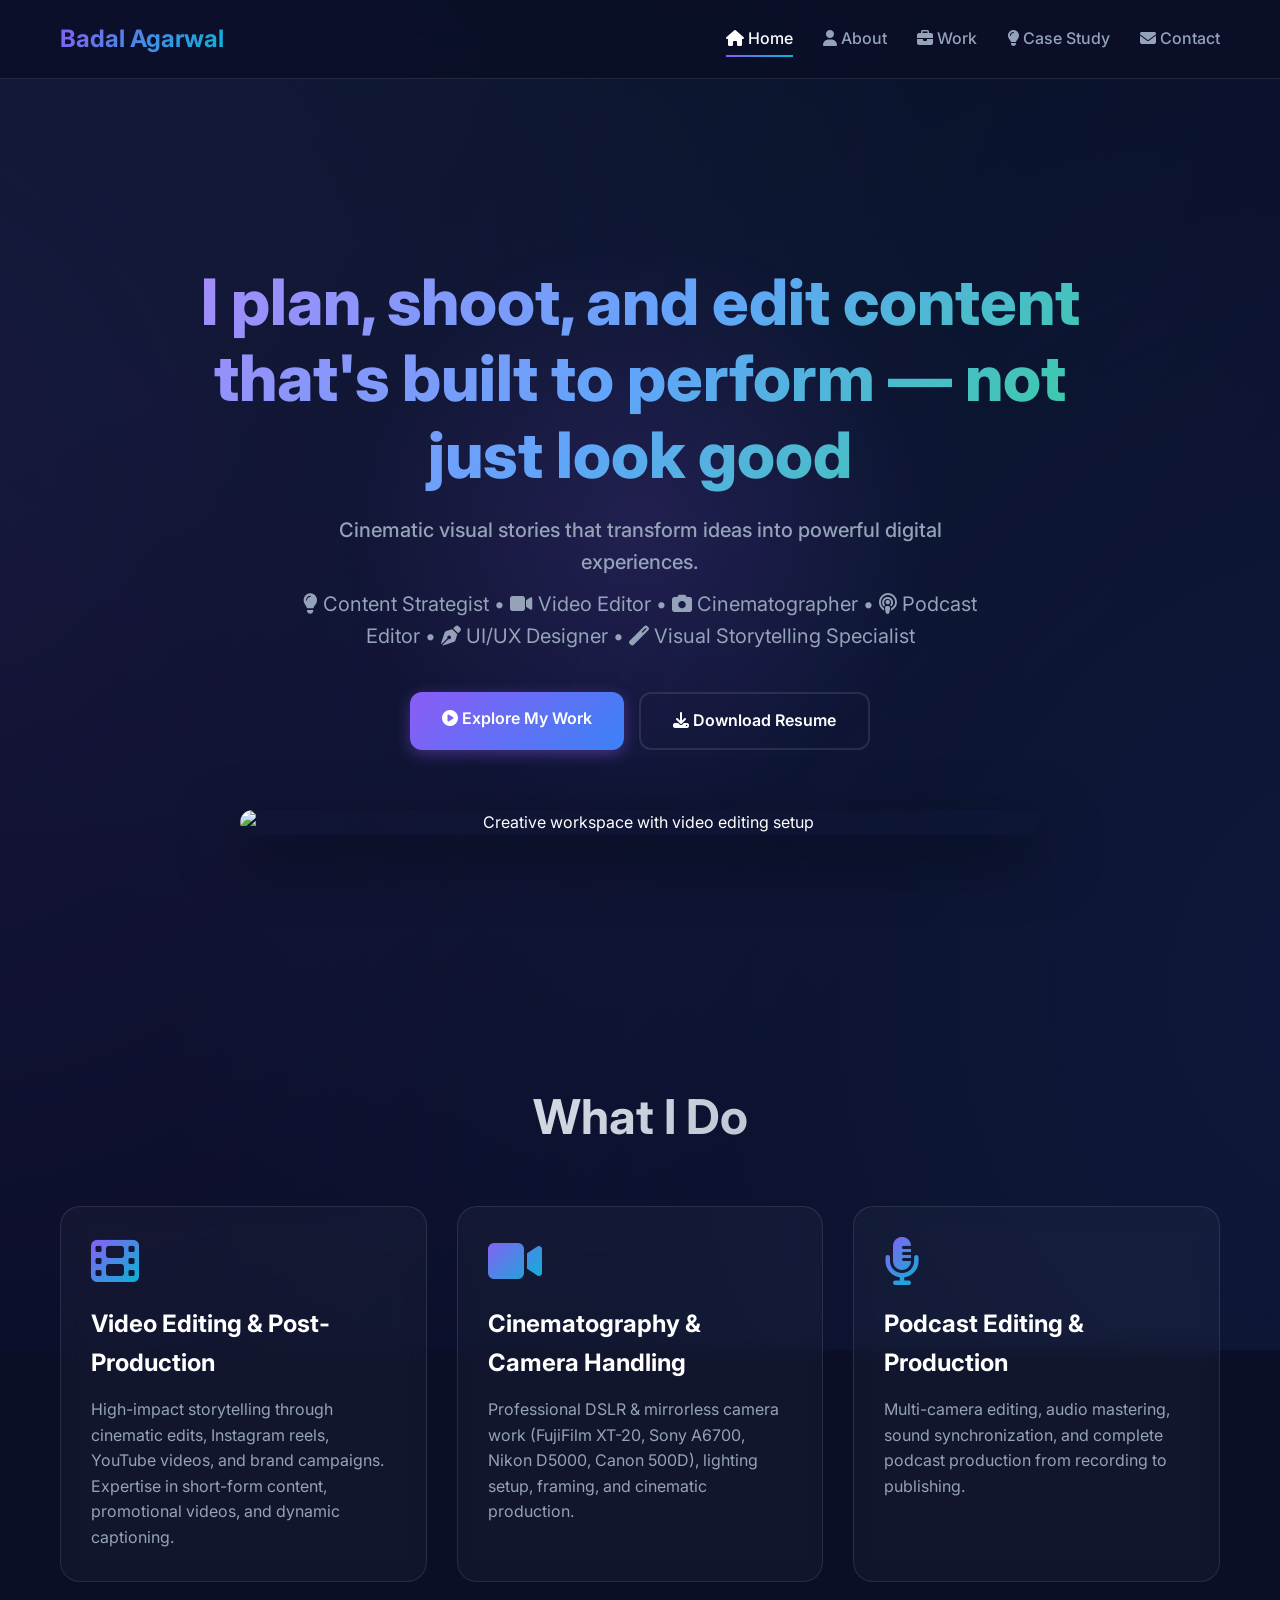
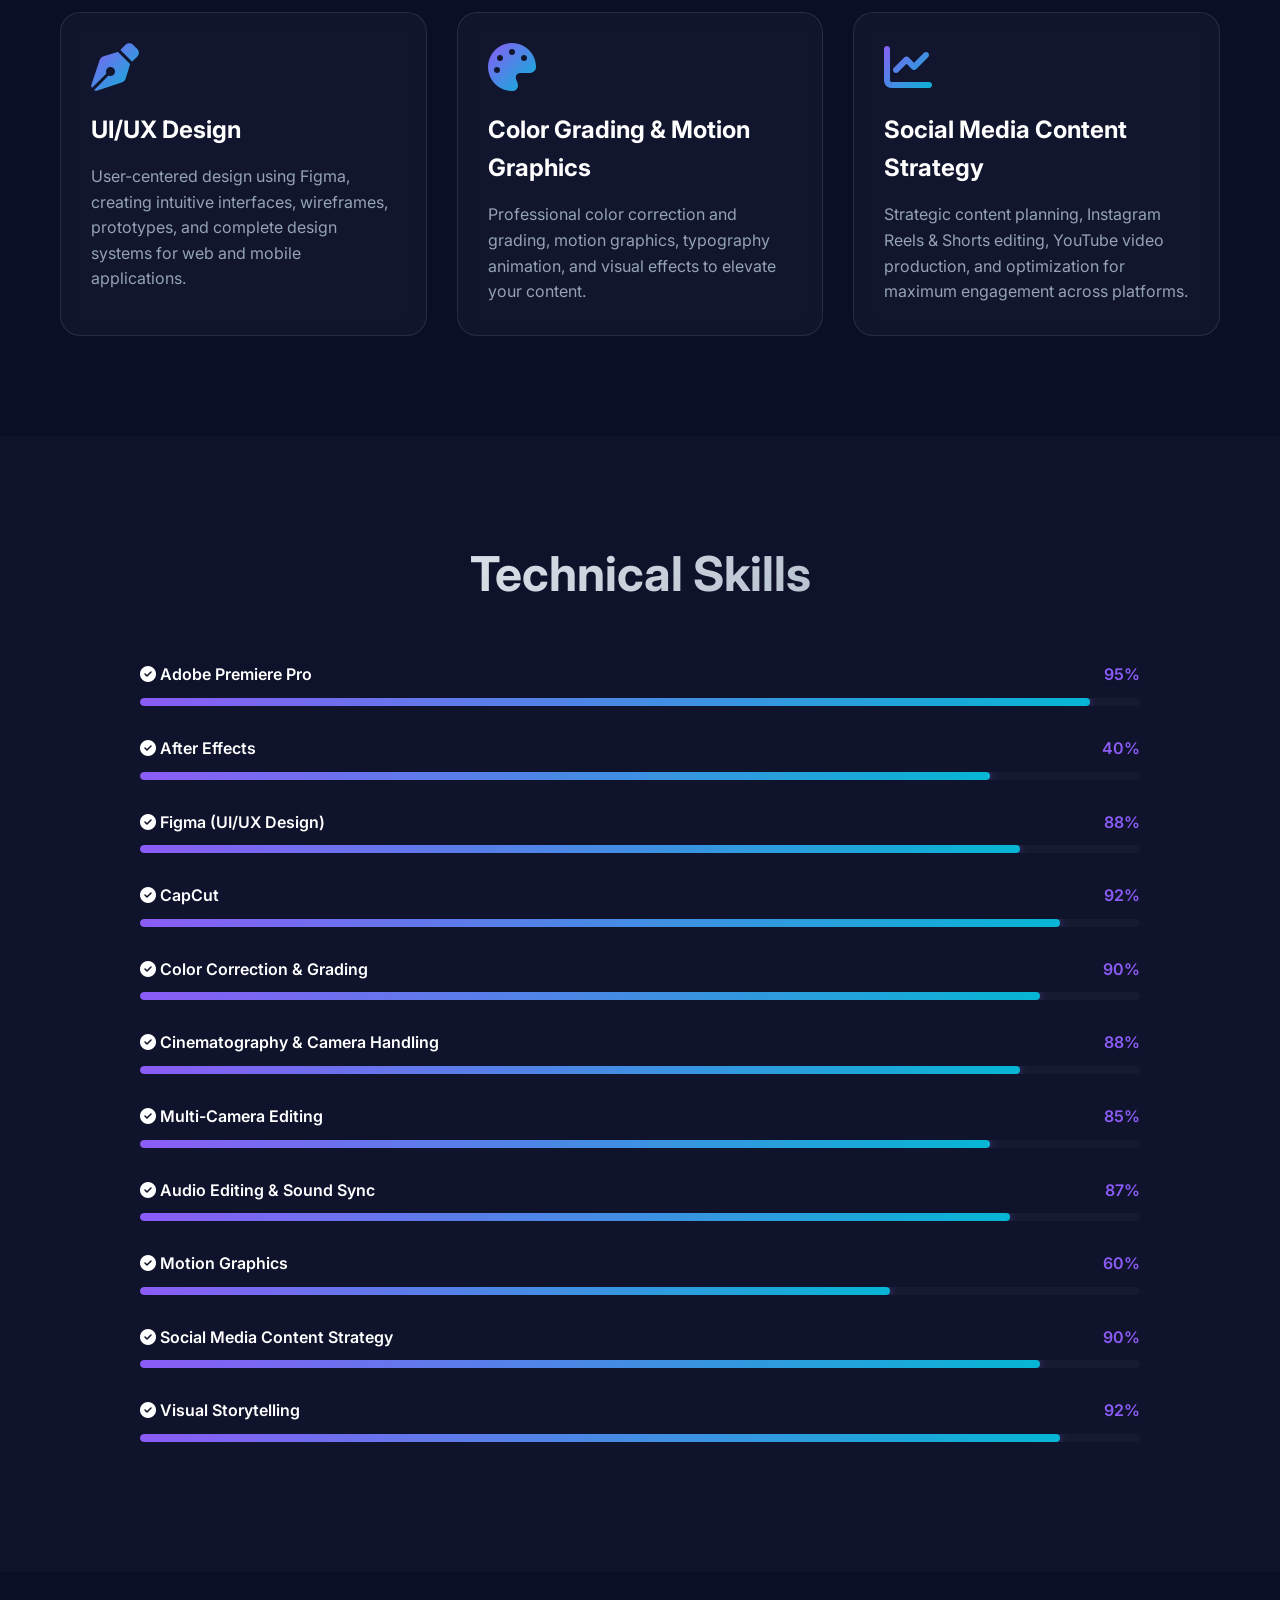
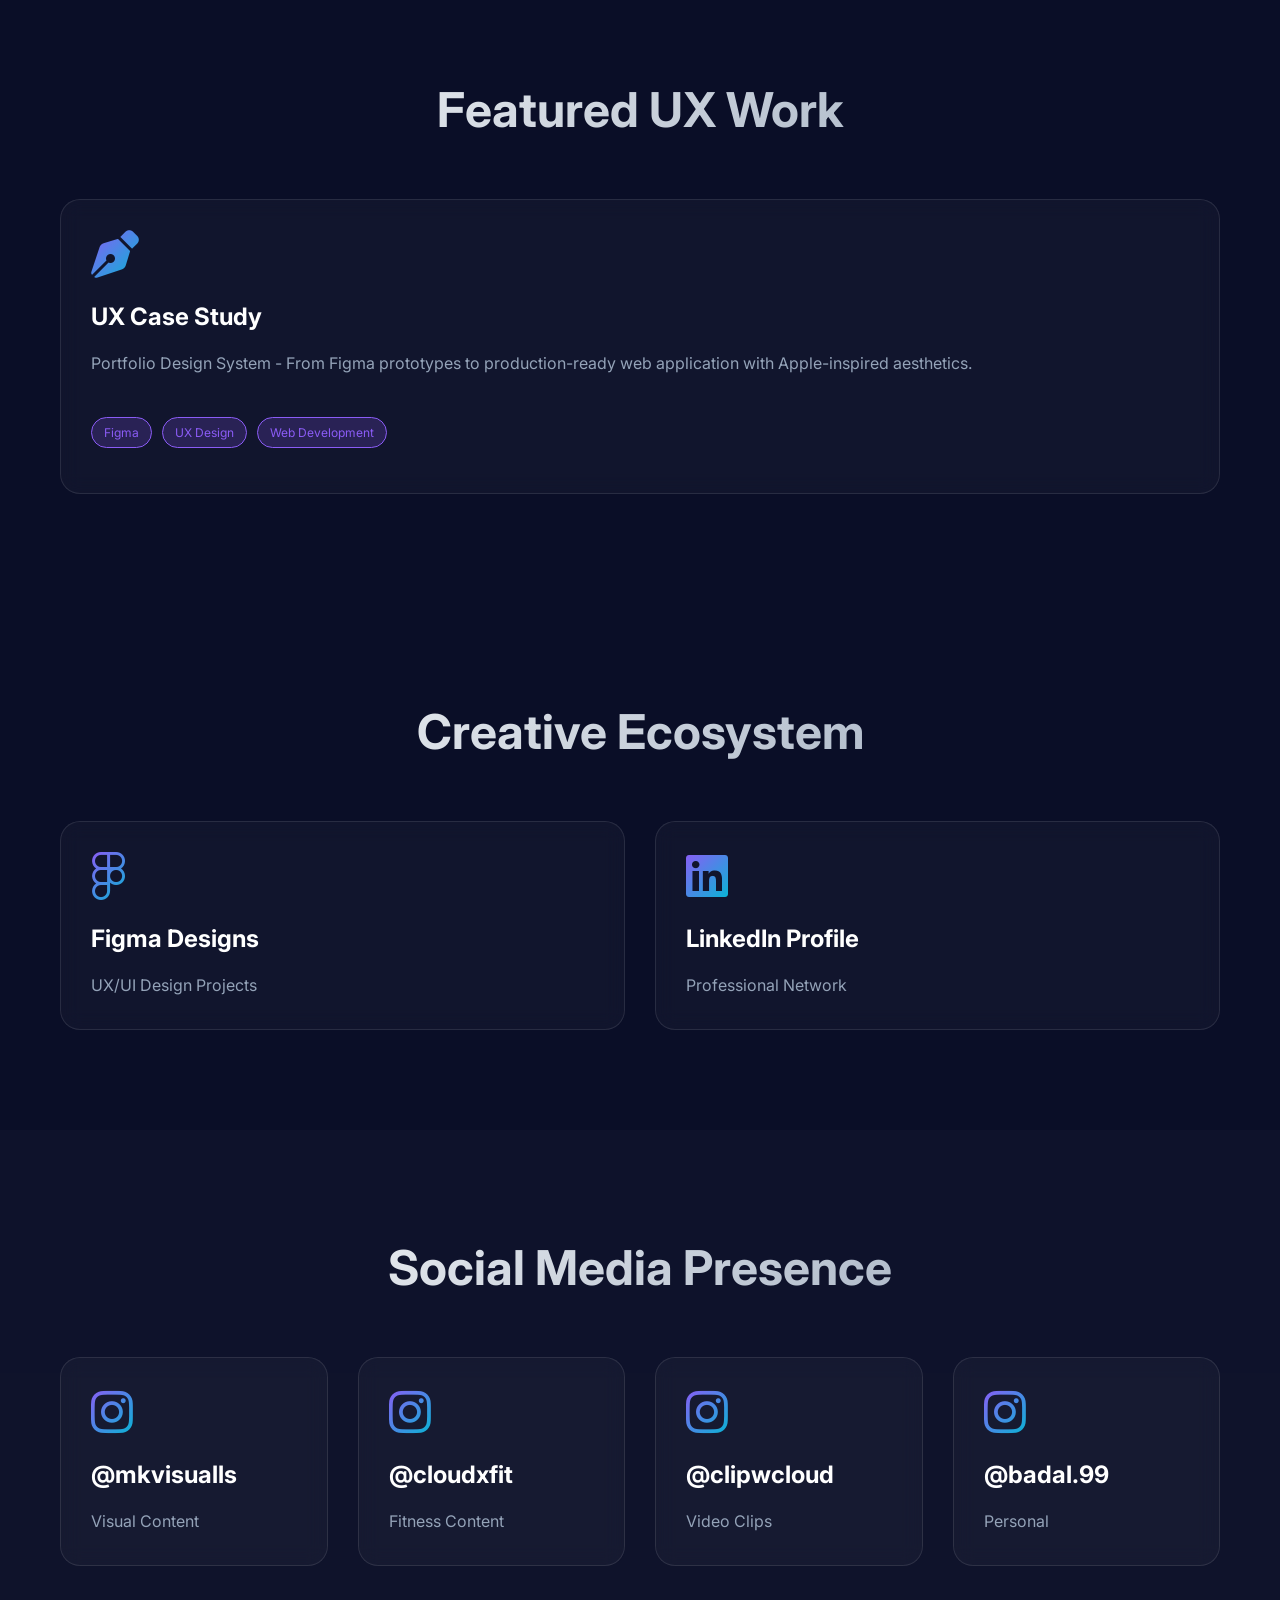
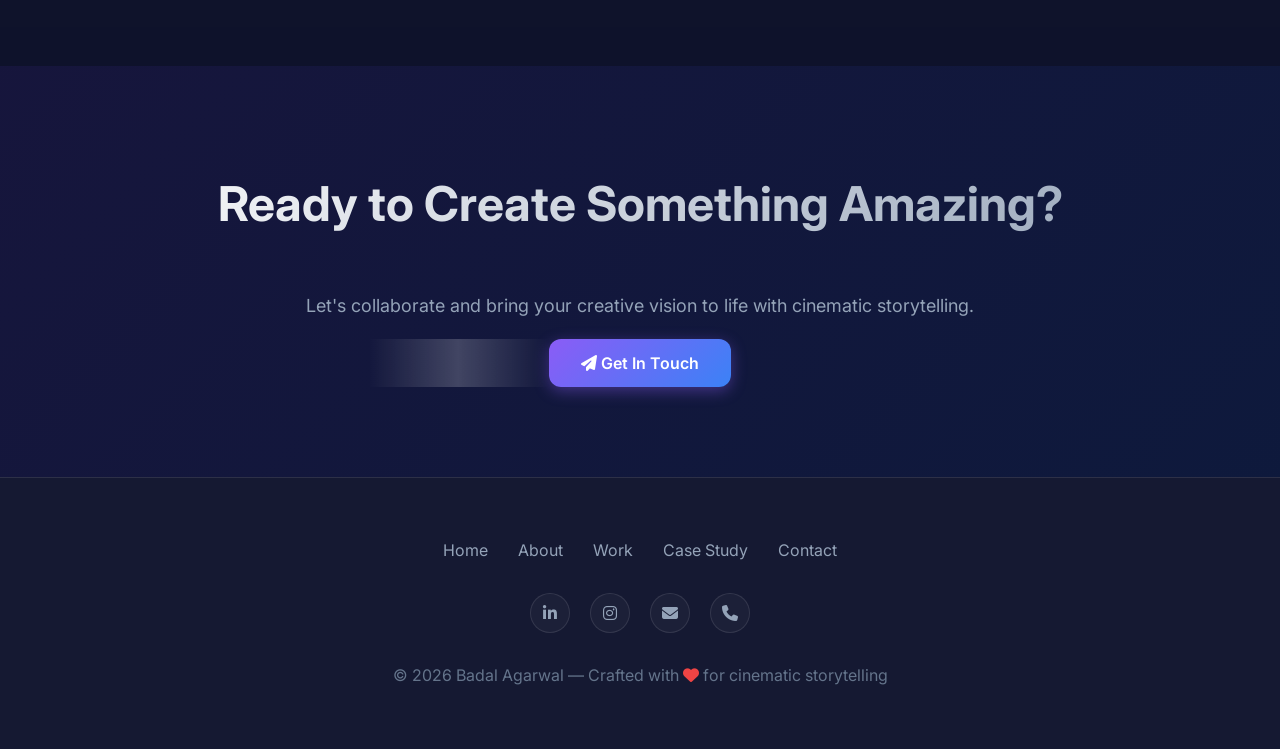
==== commit 01cbcb8a: "updated" ====
--- a/index.html
+++ b/index.html
@@ -56,10 +56,15 @@
 <!-- HERO SECTION -->
 <section class="hero">
   <h1 class="fade-in">
-    I craft cinematic visual stories that transform ideas into powerful digital experiences
+    I plan, shoot, and edit content that's built to perform — not just look good
   </h1>
 
+  <p class="fade-in" style="font-size: 20px; font-weight: 500; margin-bottom: 10px;">
+    Cinematic visual stories that transform ideas into powerful digital experiences.
+  </p>
+
   <p class="fade-in">
+    <i class="fas fa-lightbulb"></i> Content Strategist •
     <i class="fas fa-video"></i> Video Editor •
     <i class="fas fa-camera"></i> Cinematographer •
     <i class="fas fa-podcast"></i> Podcast Editor •
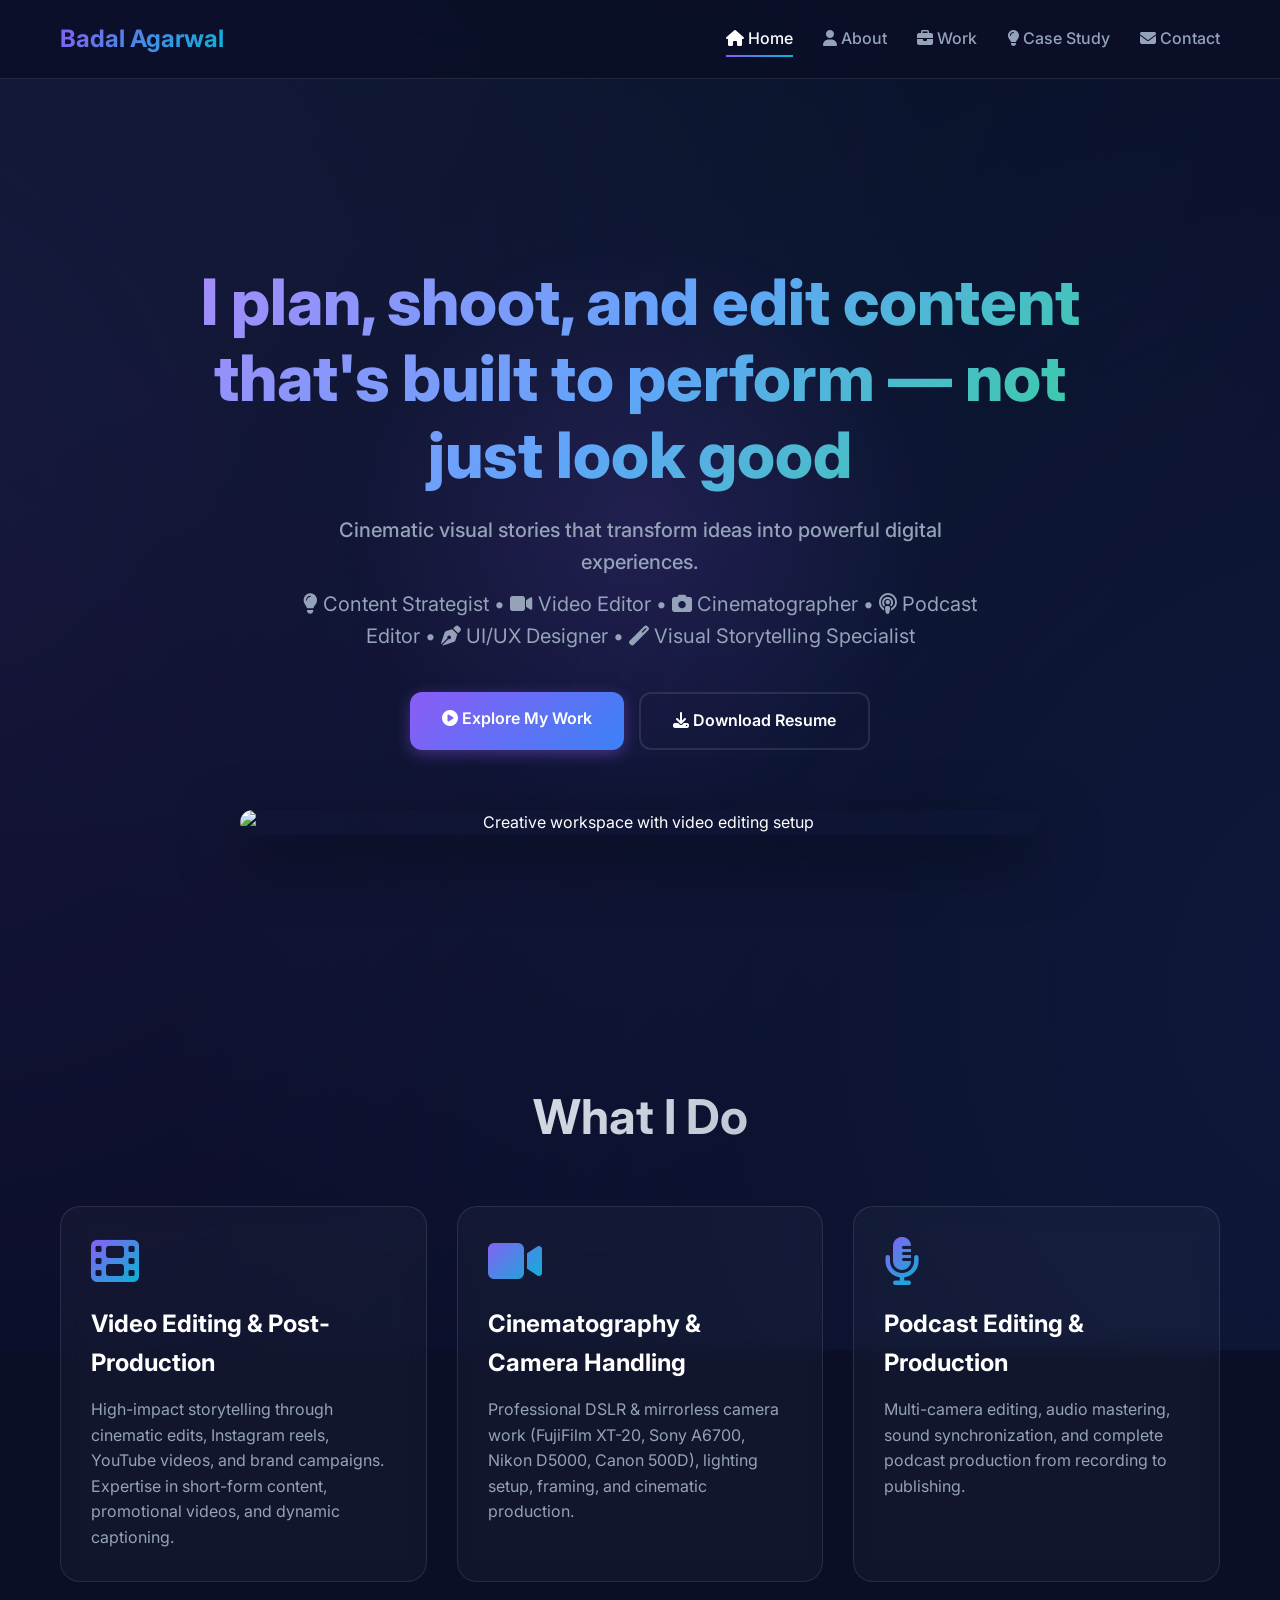
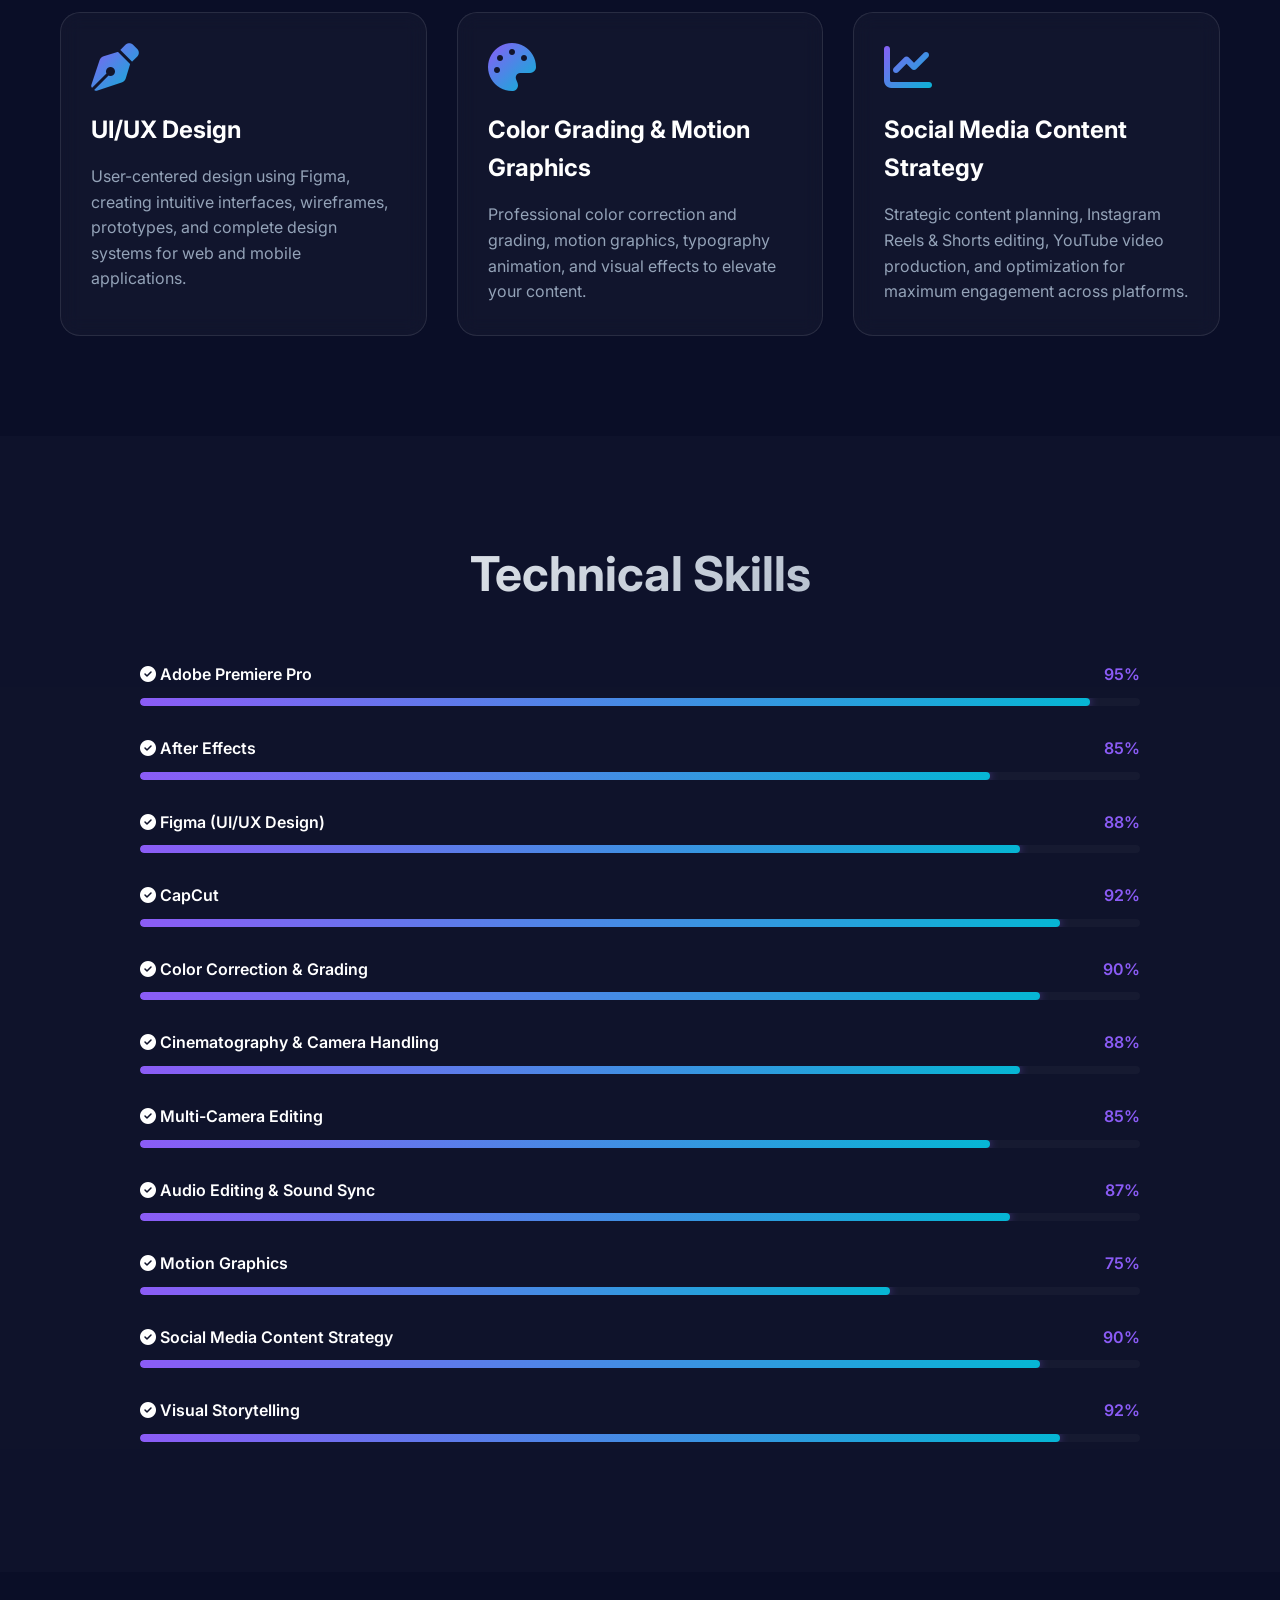
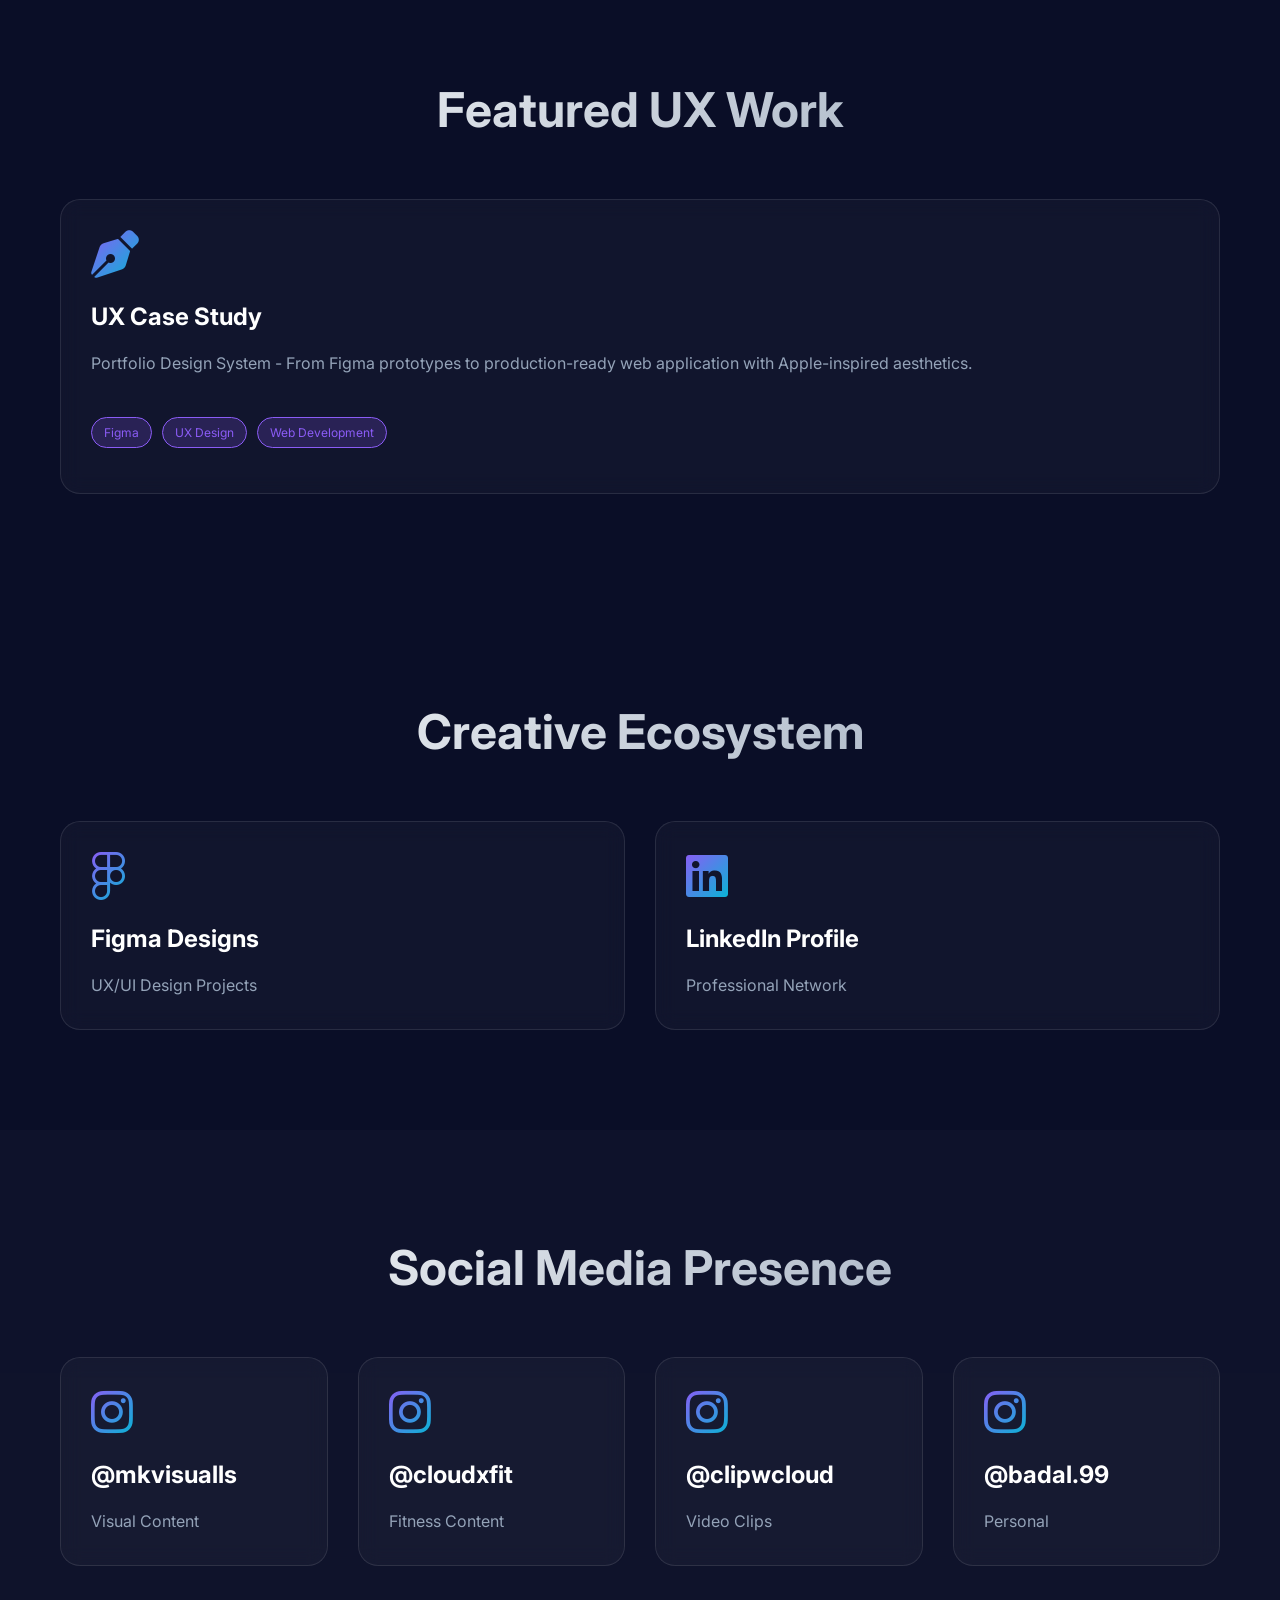
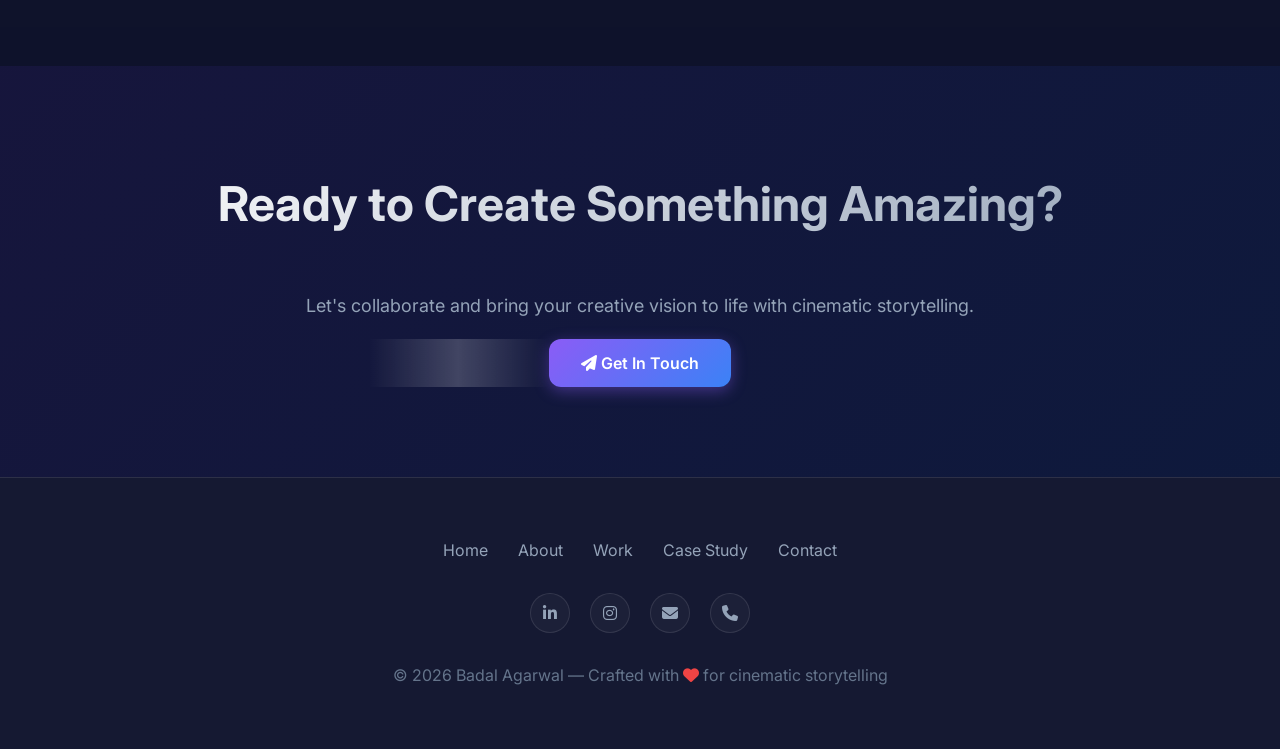
==== commit 0c247f86: "Update portfolio and add LinkedIn-specific changes guide Portfolio Updates: ✓ Fixed After Effects sk" ====
--- a/index.html
+++ b/index.html
@@ -148,7 +148,7 @@
     <div class="skill-item">
       <div class="skill-header">
         <span class="skill-name"><i class="fas fa-check-circle"></i> After Effects</span>
-        <span class="skill-percentage">40%</span>
+        <span class="skill-percentage">85%</span>
       </div>
       <div class="skill-bar">
         <div class="skill-progress" data-percentage="85"></div>
@@ -218,7 +218,7 @@
     <div class="skill-item">
       <div class="skill-header">
         <span class="skill-name"><i class="fas fa-check-circle"></i> Motion Graphics</span>
-        <span class="skill-percentage">60%</span>
+        <span class="skill-percentage">75%</span>
       </div>
       <div class="skill-bar">
         <div class="skill-progress" data-percentage="75"></div>
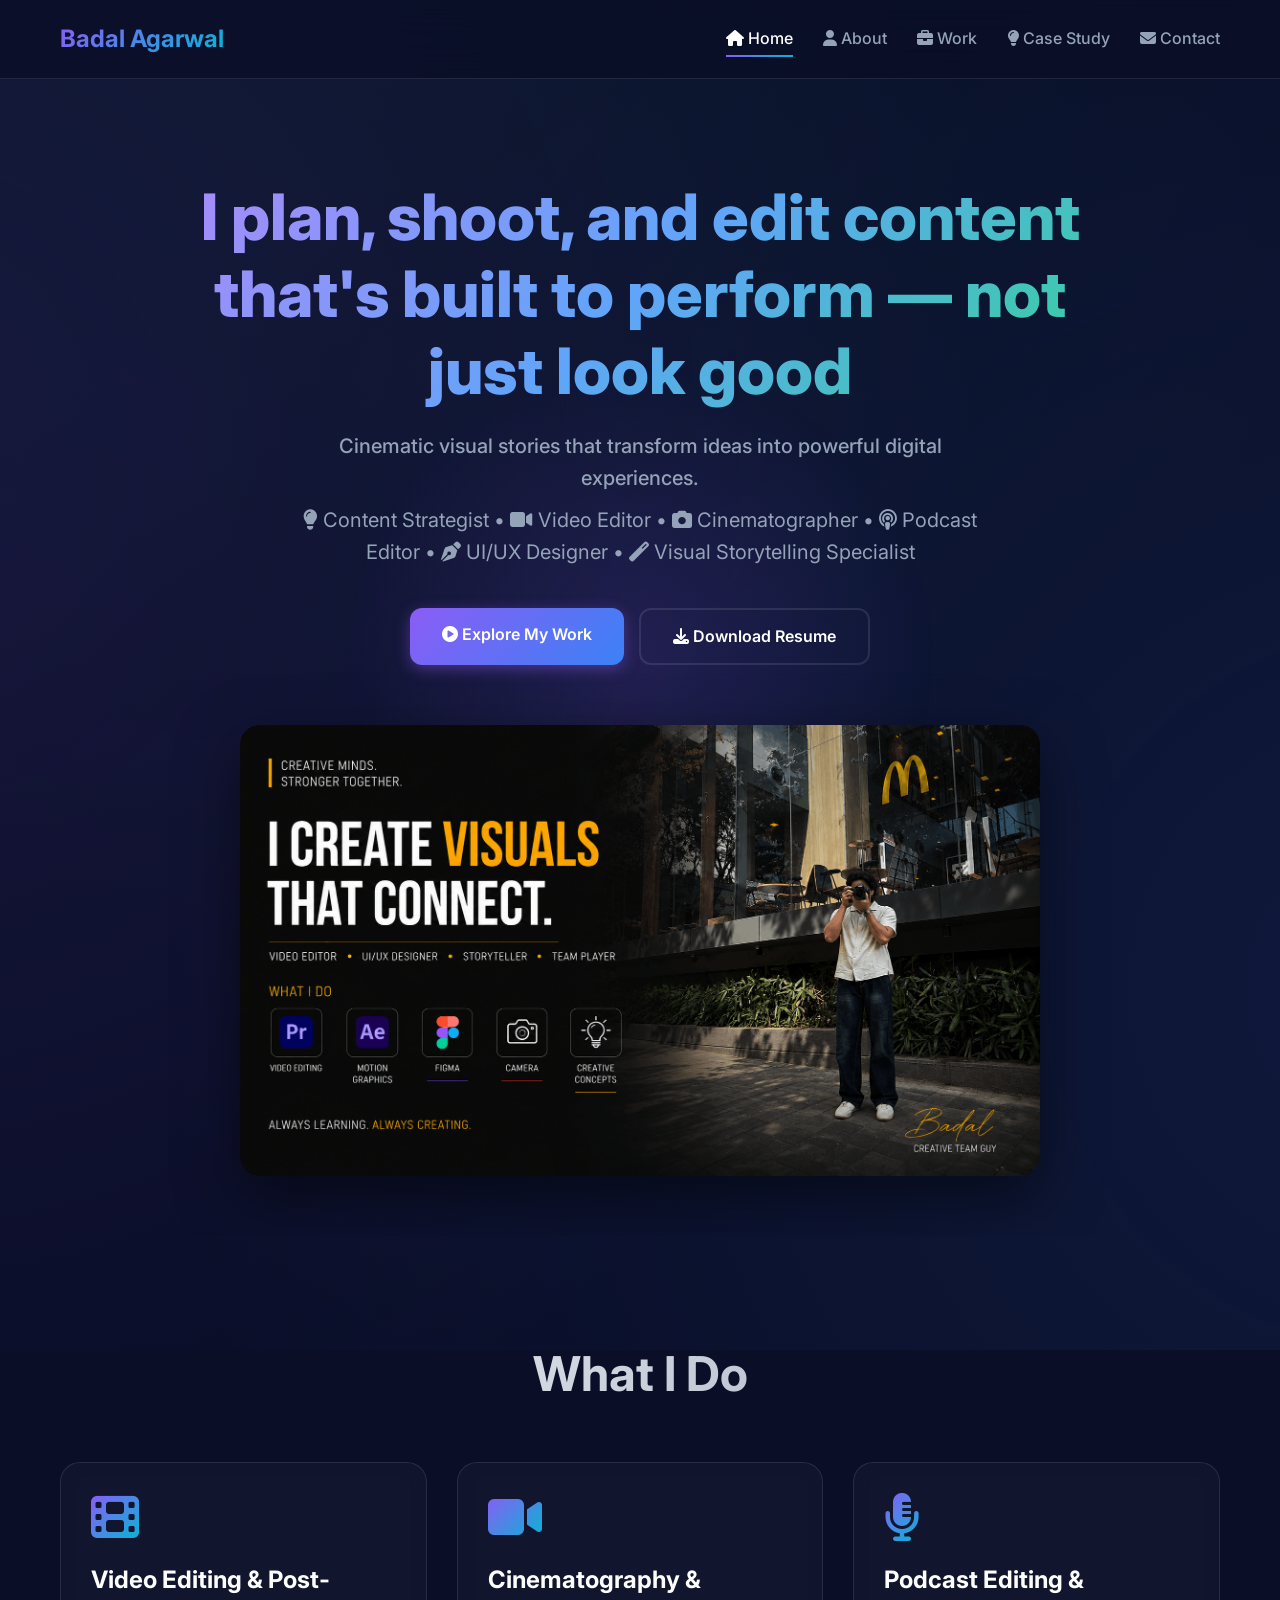
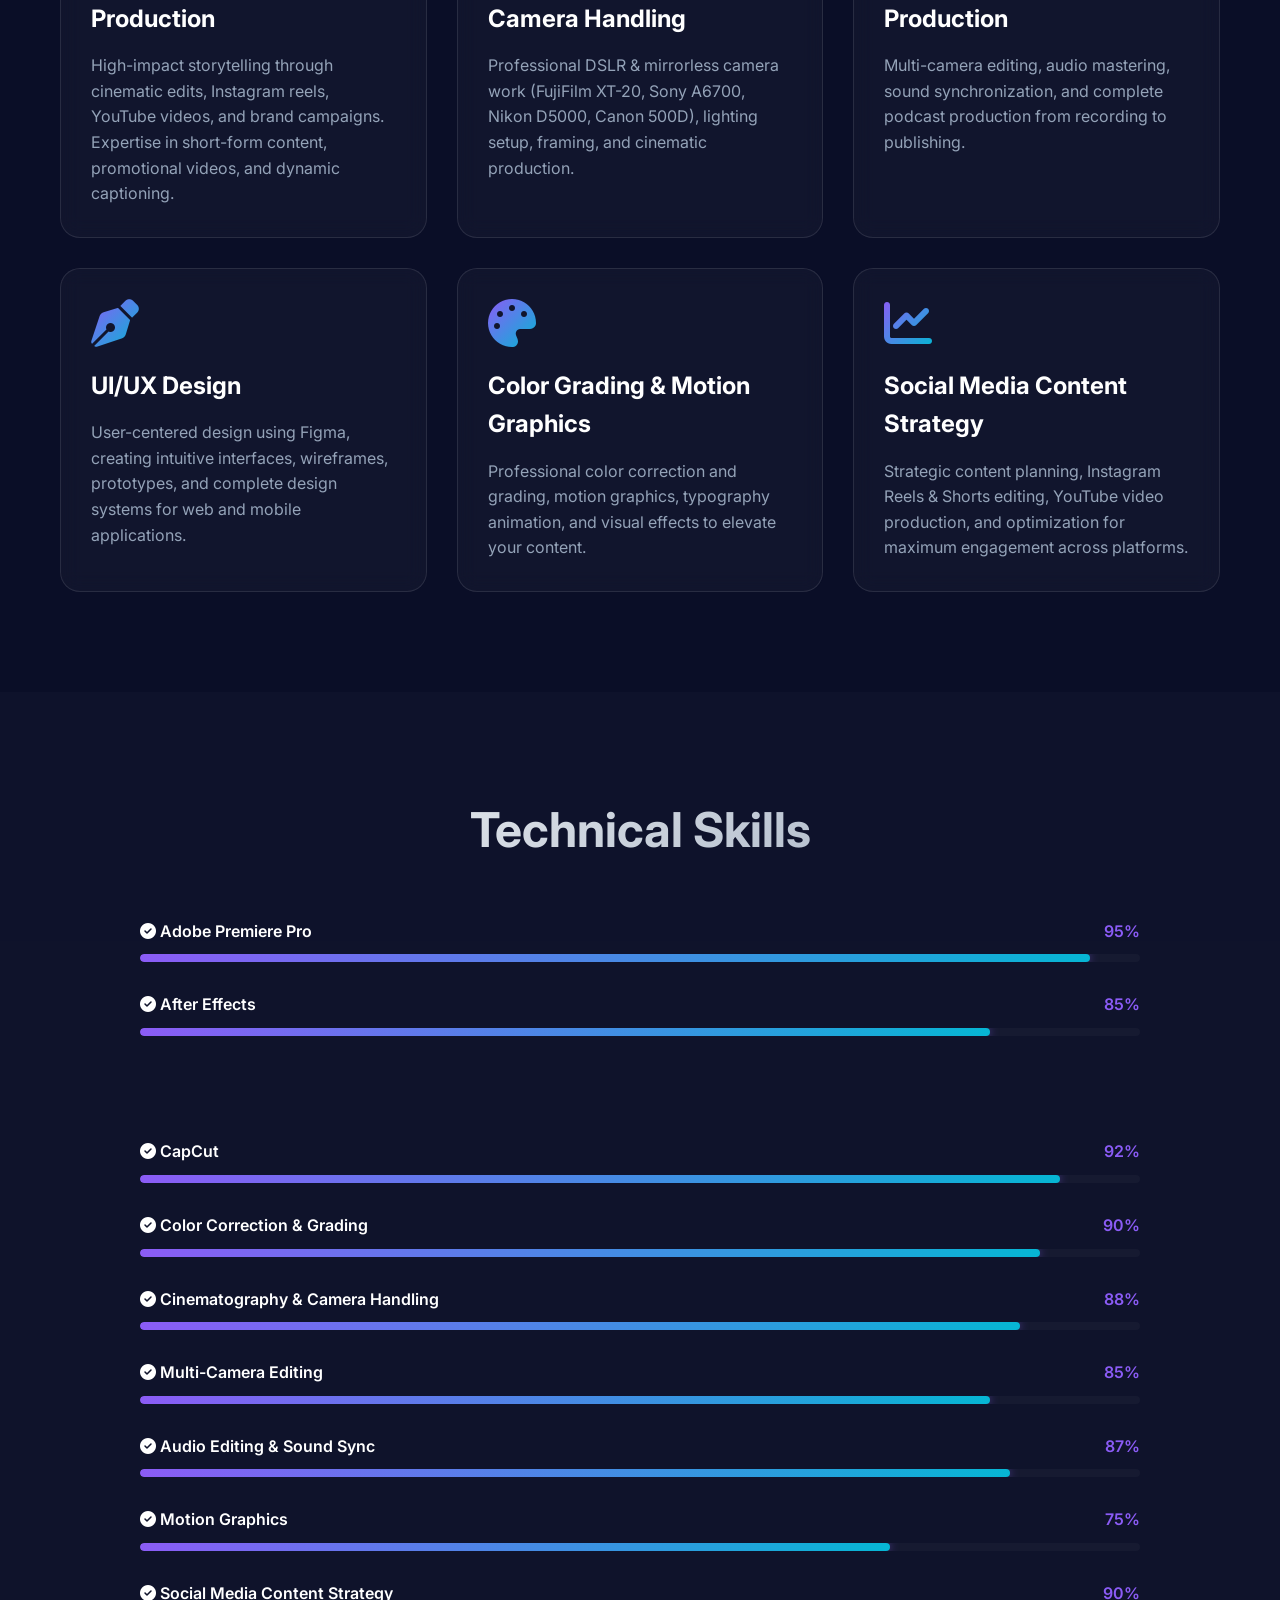
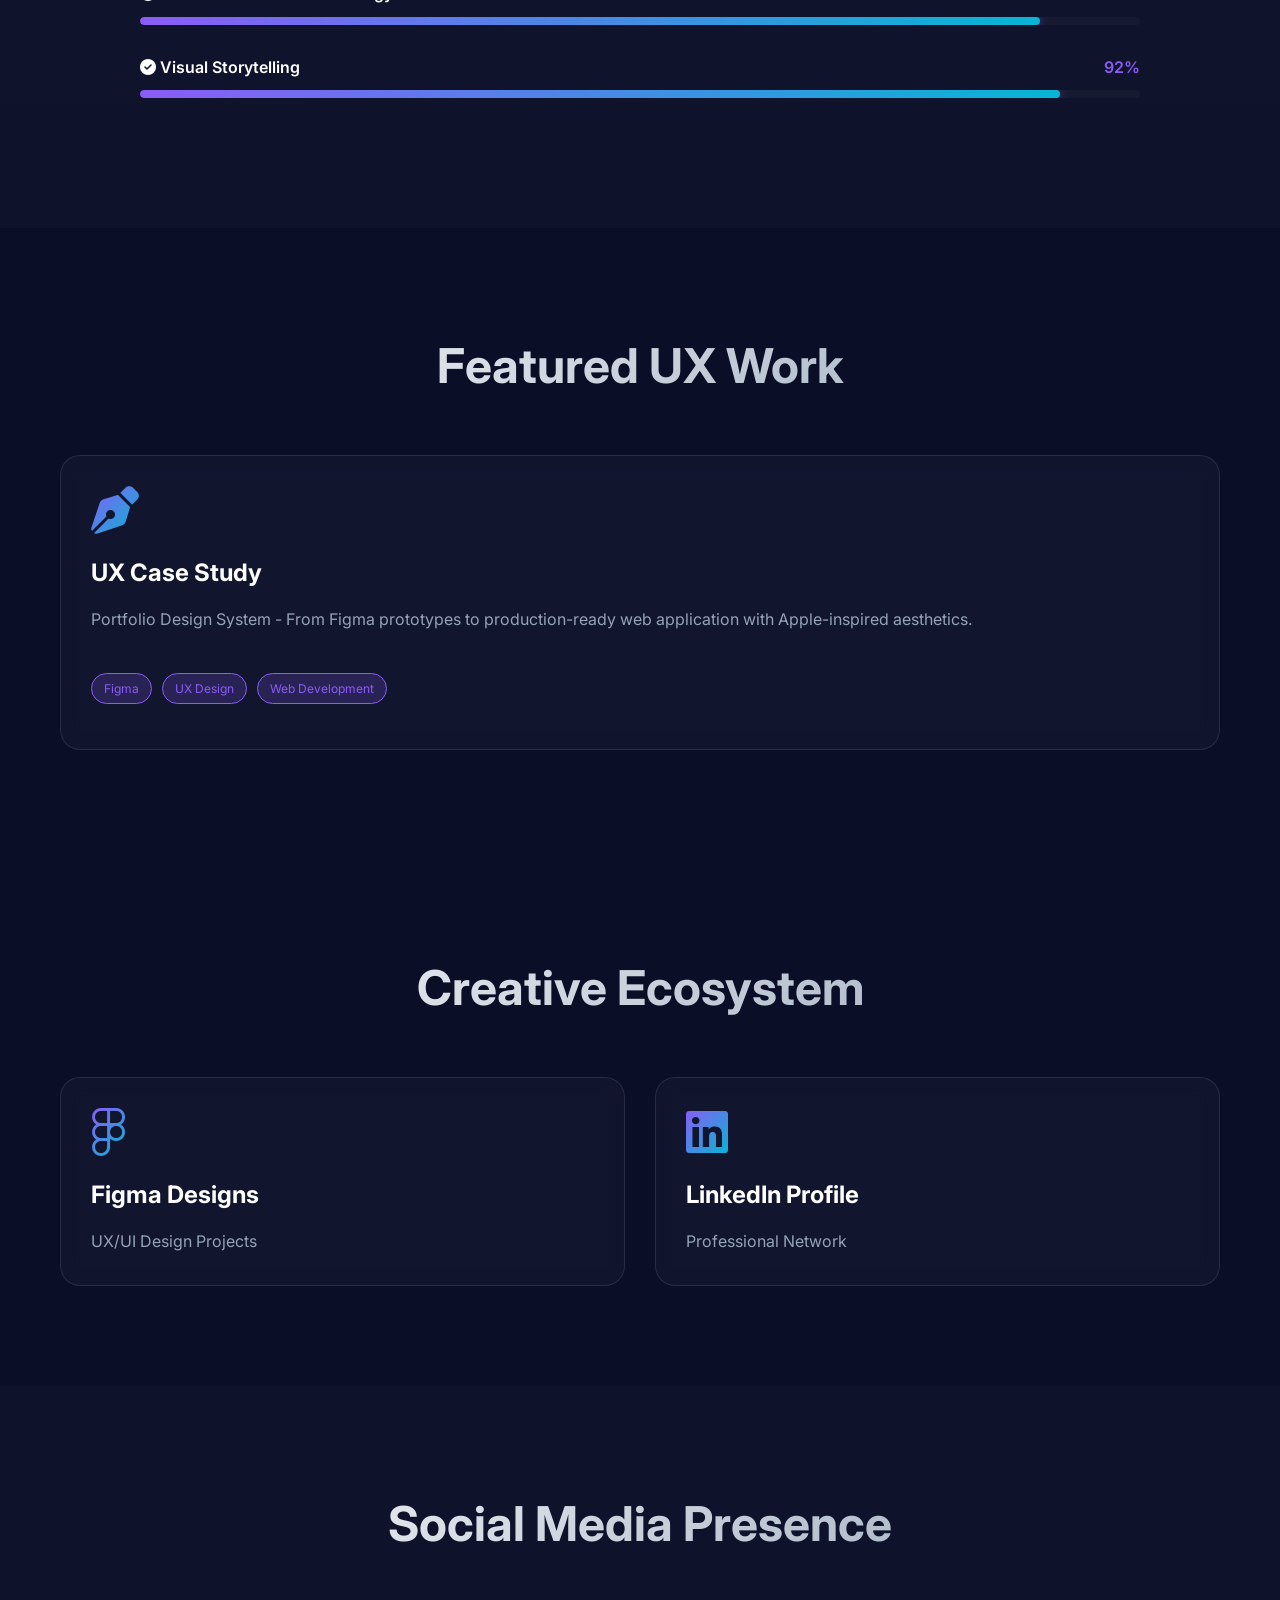
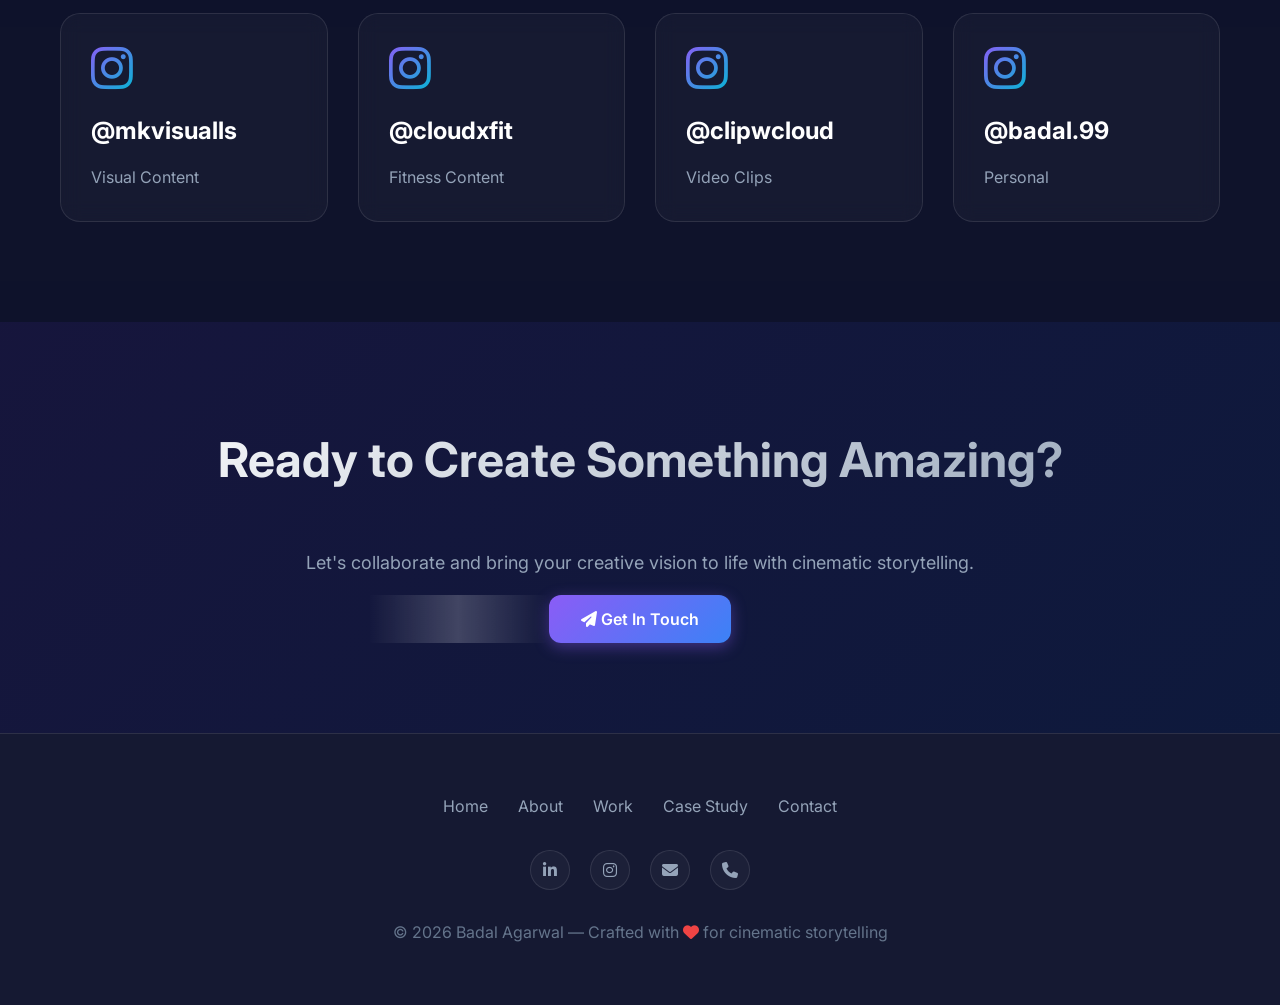
==== commit c8fb1b88: "Reorganize portfolio: rename folders, update paths, add new projects - Renamed project folders: Proj" ====
--- a/index.html
+++ b/index.html
@@ -83,7 +83,7 @@
 
   <!-- HERO IMAGE -->
   <img class="img fade-in"
-       src="https://images.unsplash.com/photo-1492619375914-88005aa9e8fb?w=1200&h=600&fit=crop"
+       src="assets/images/HomePage.jpeg"
        alt="Creative workspace with video editing setup">
 </section>
 
